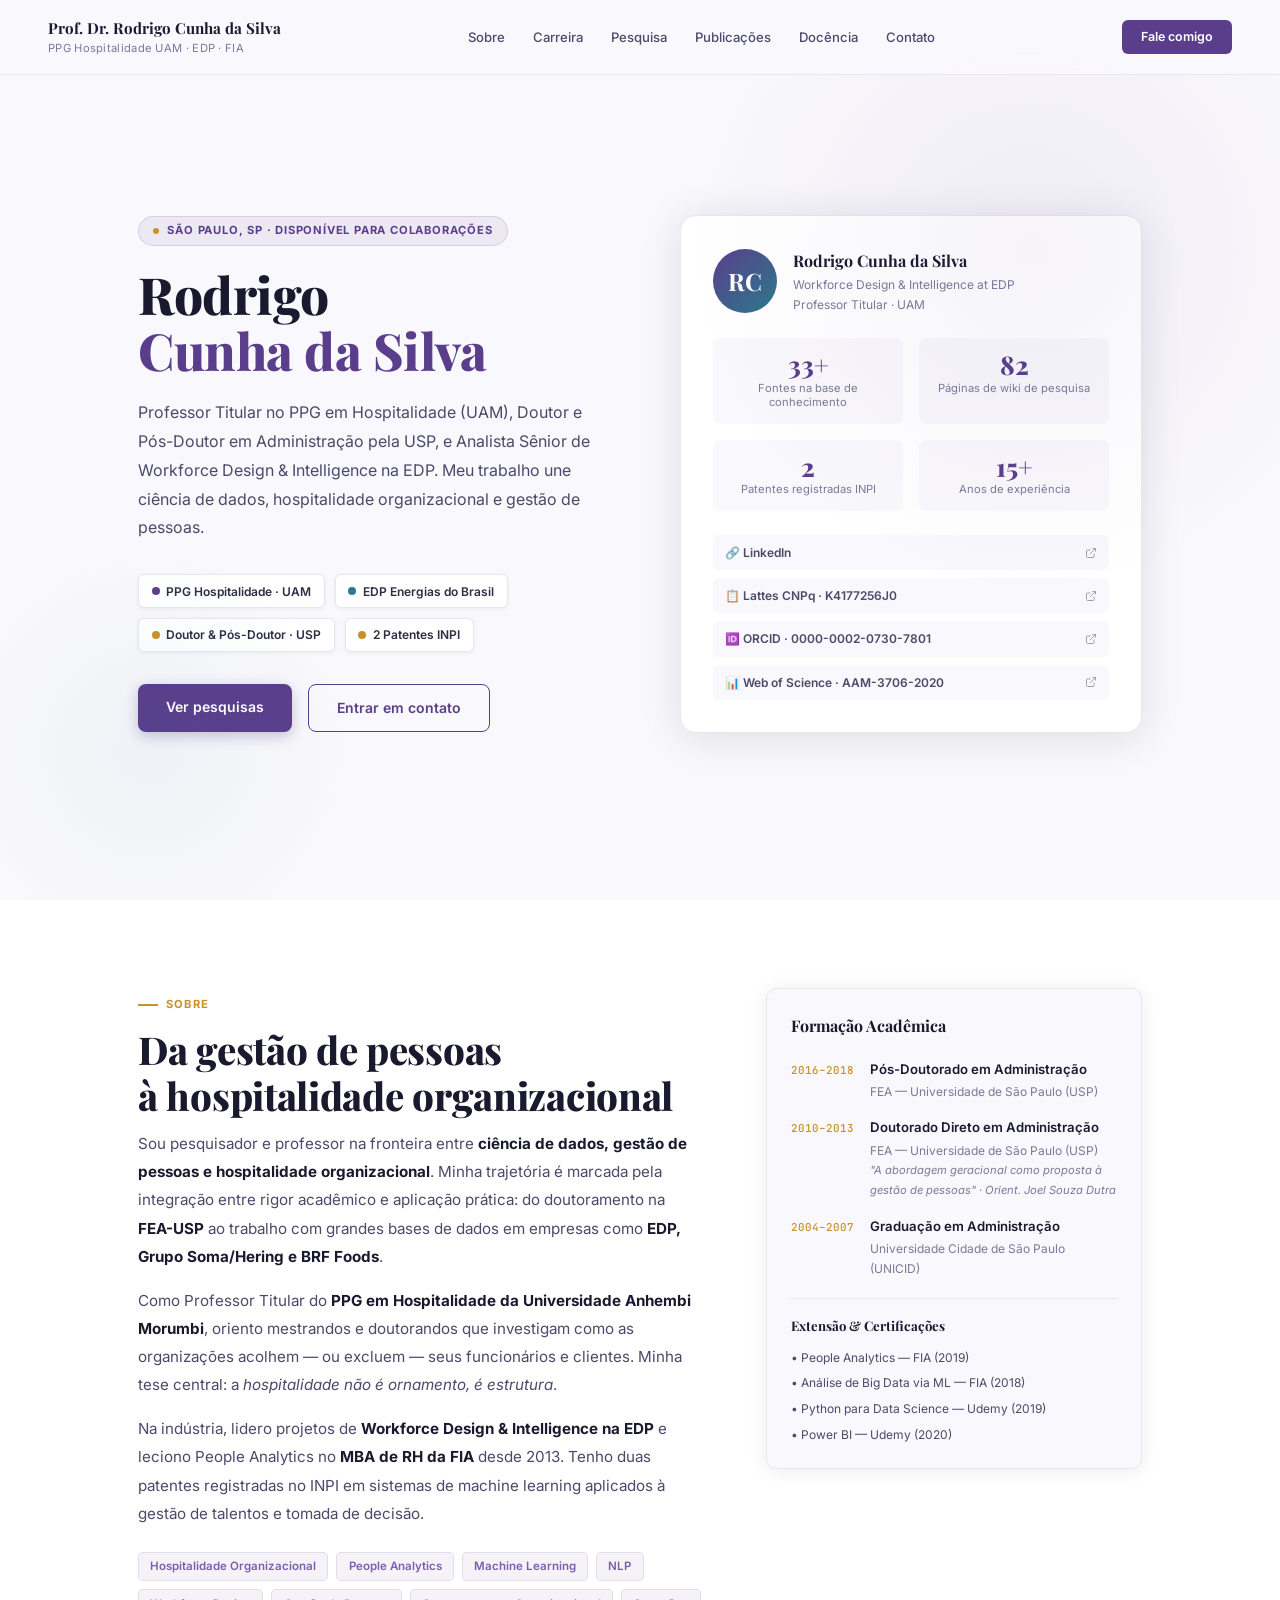
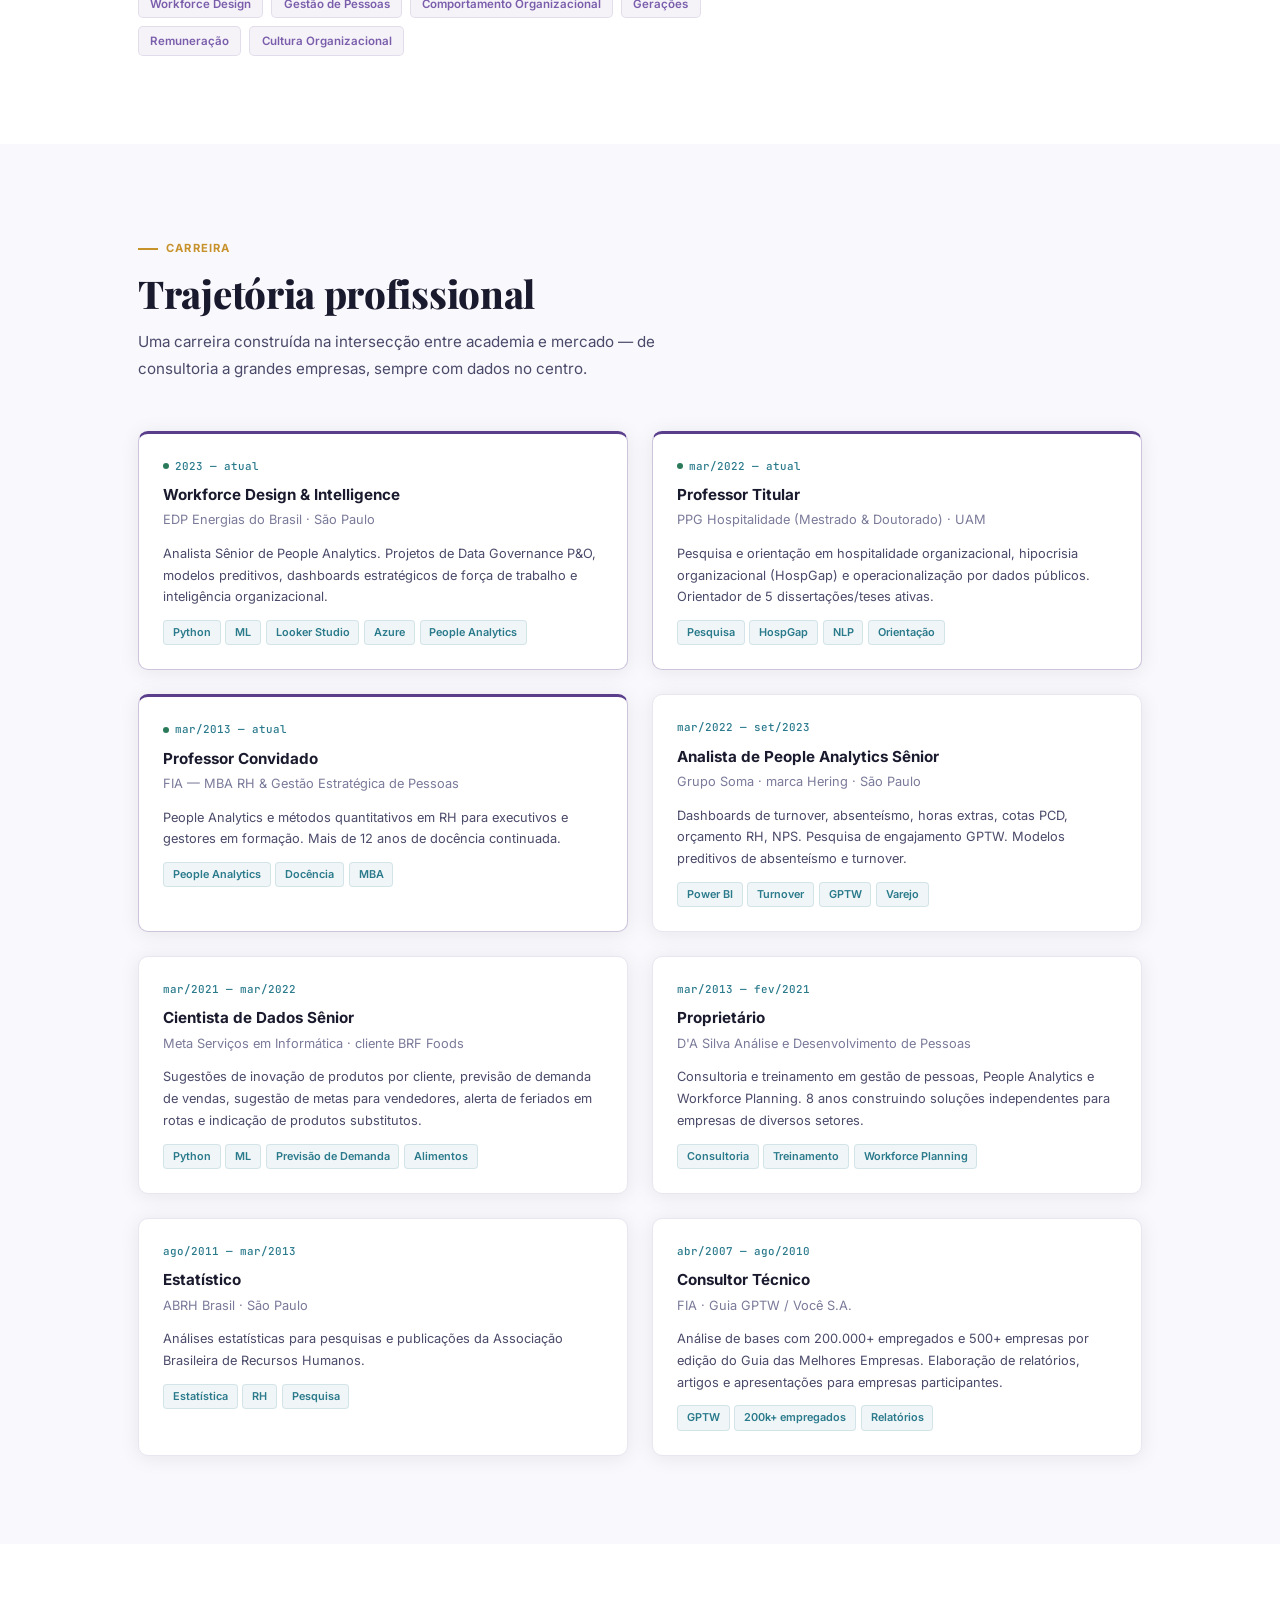
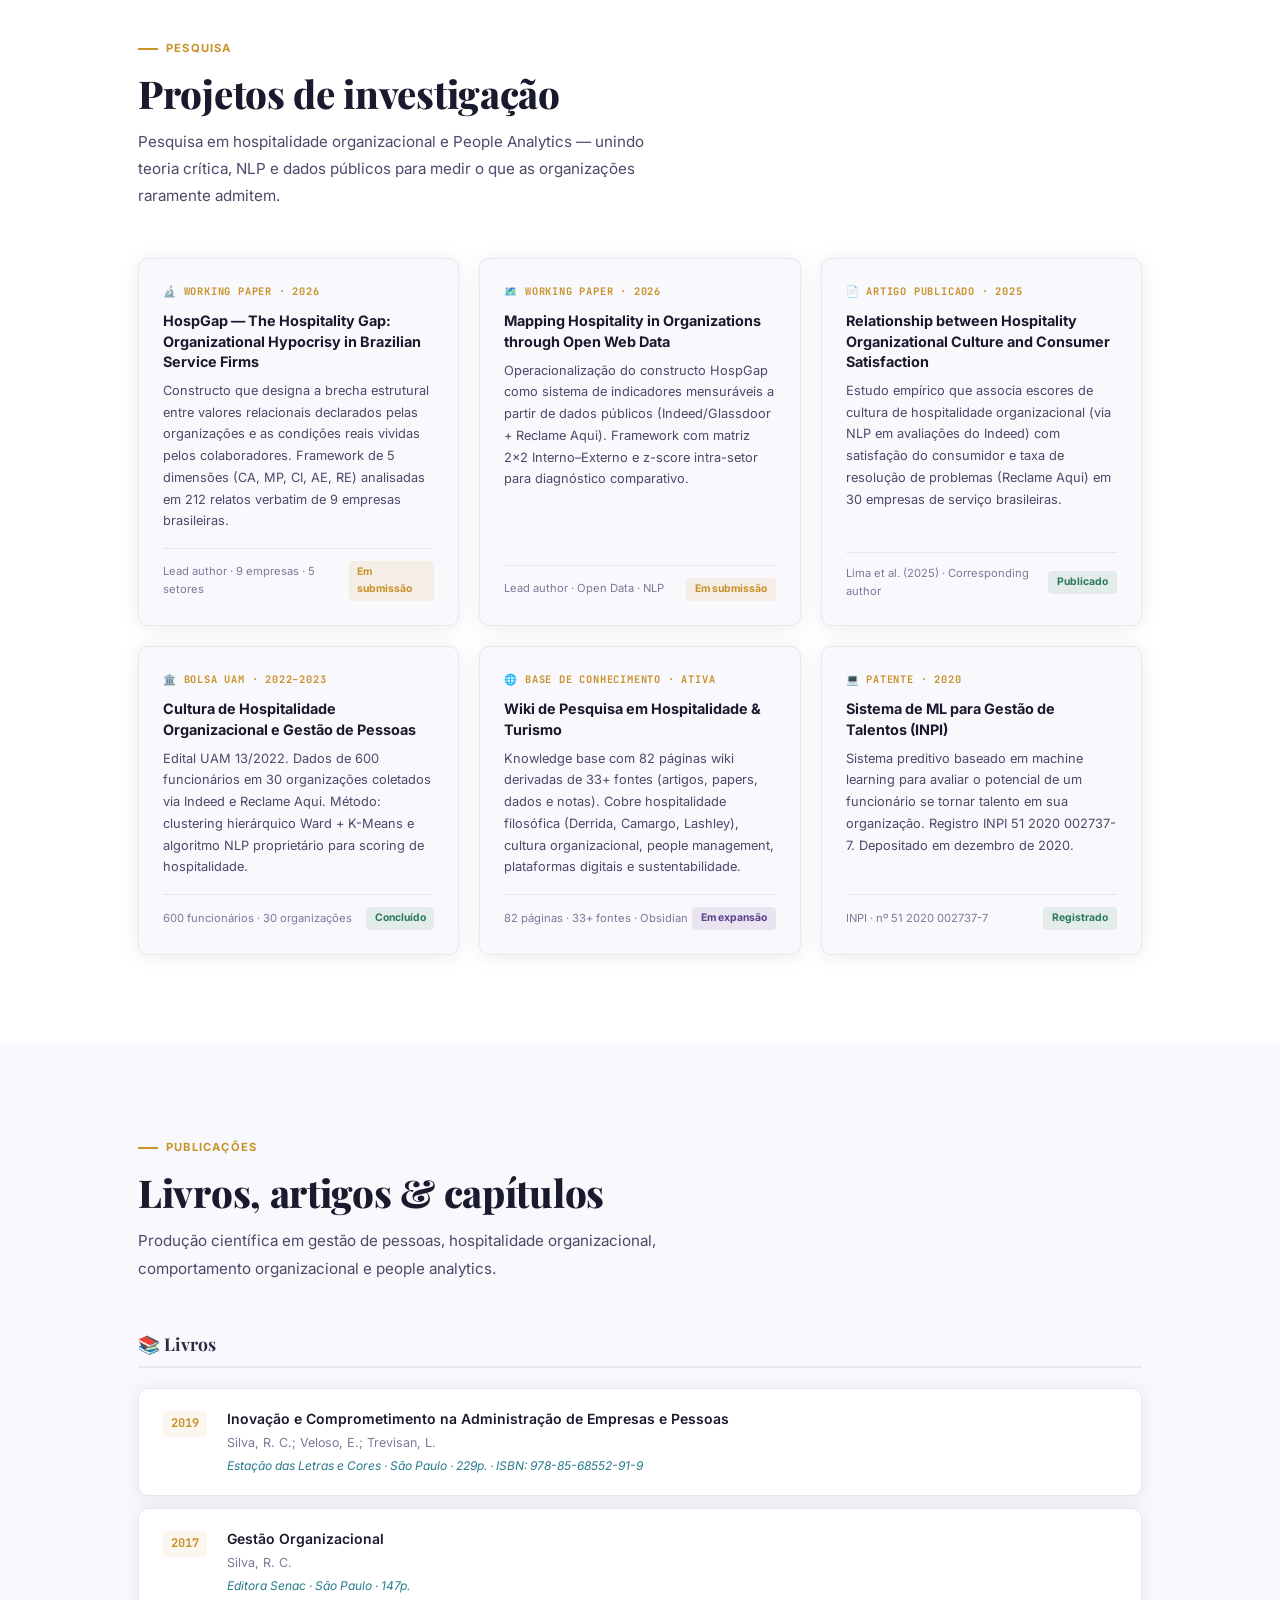
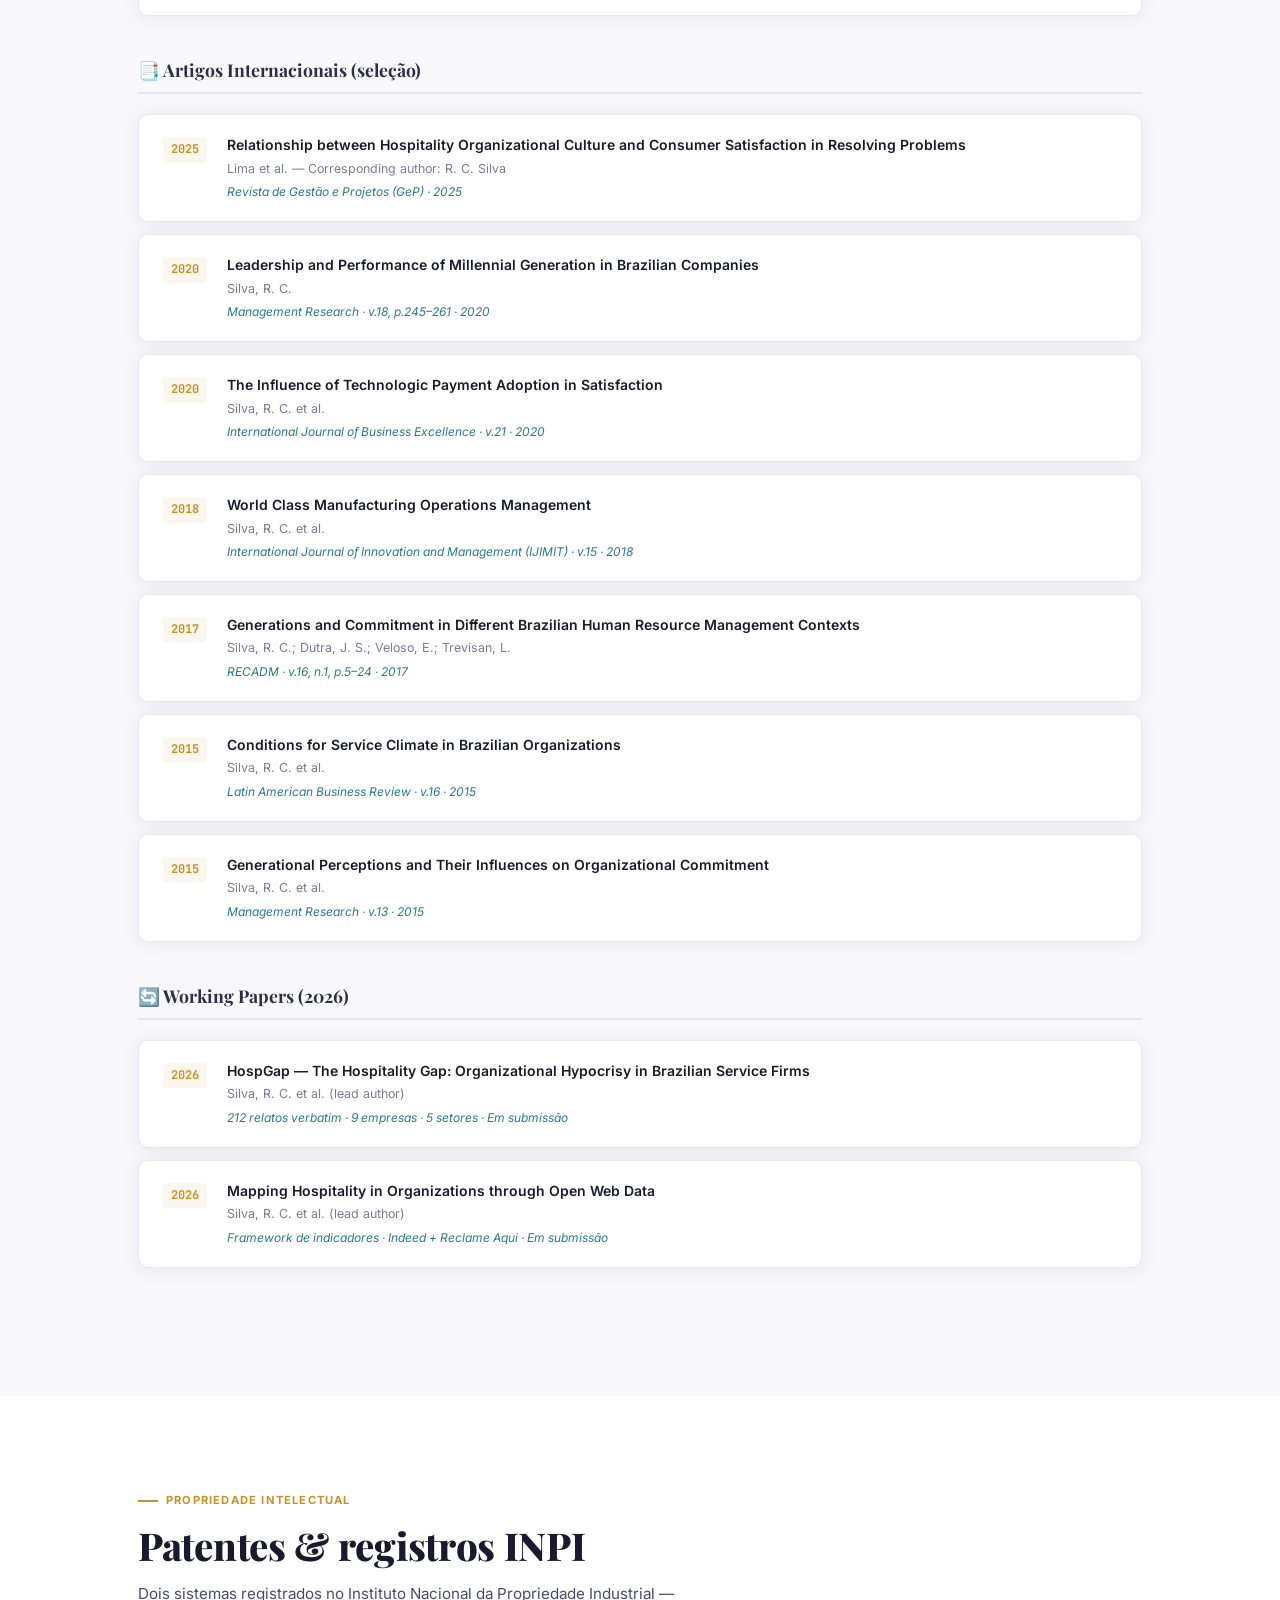
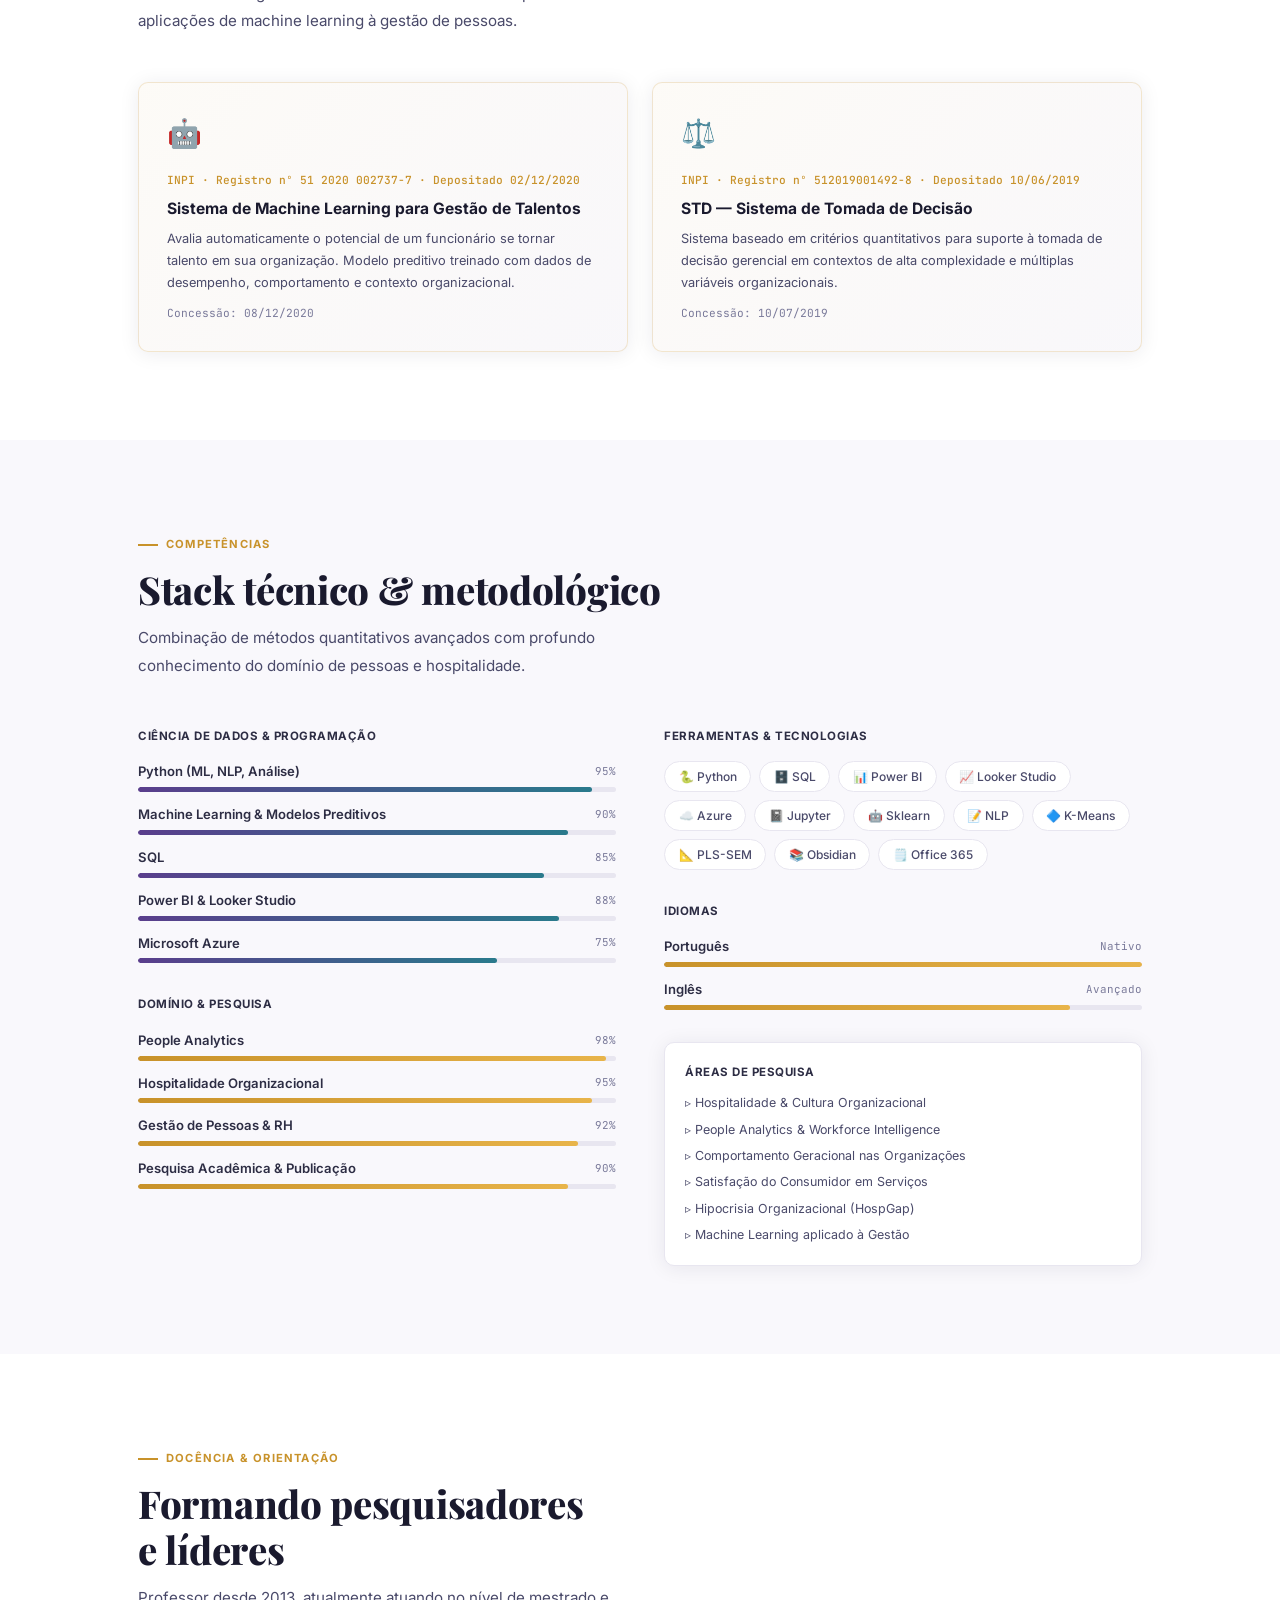
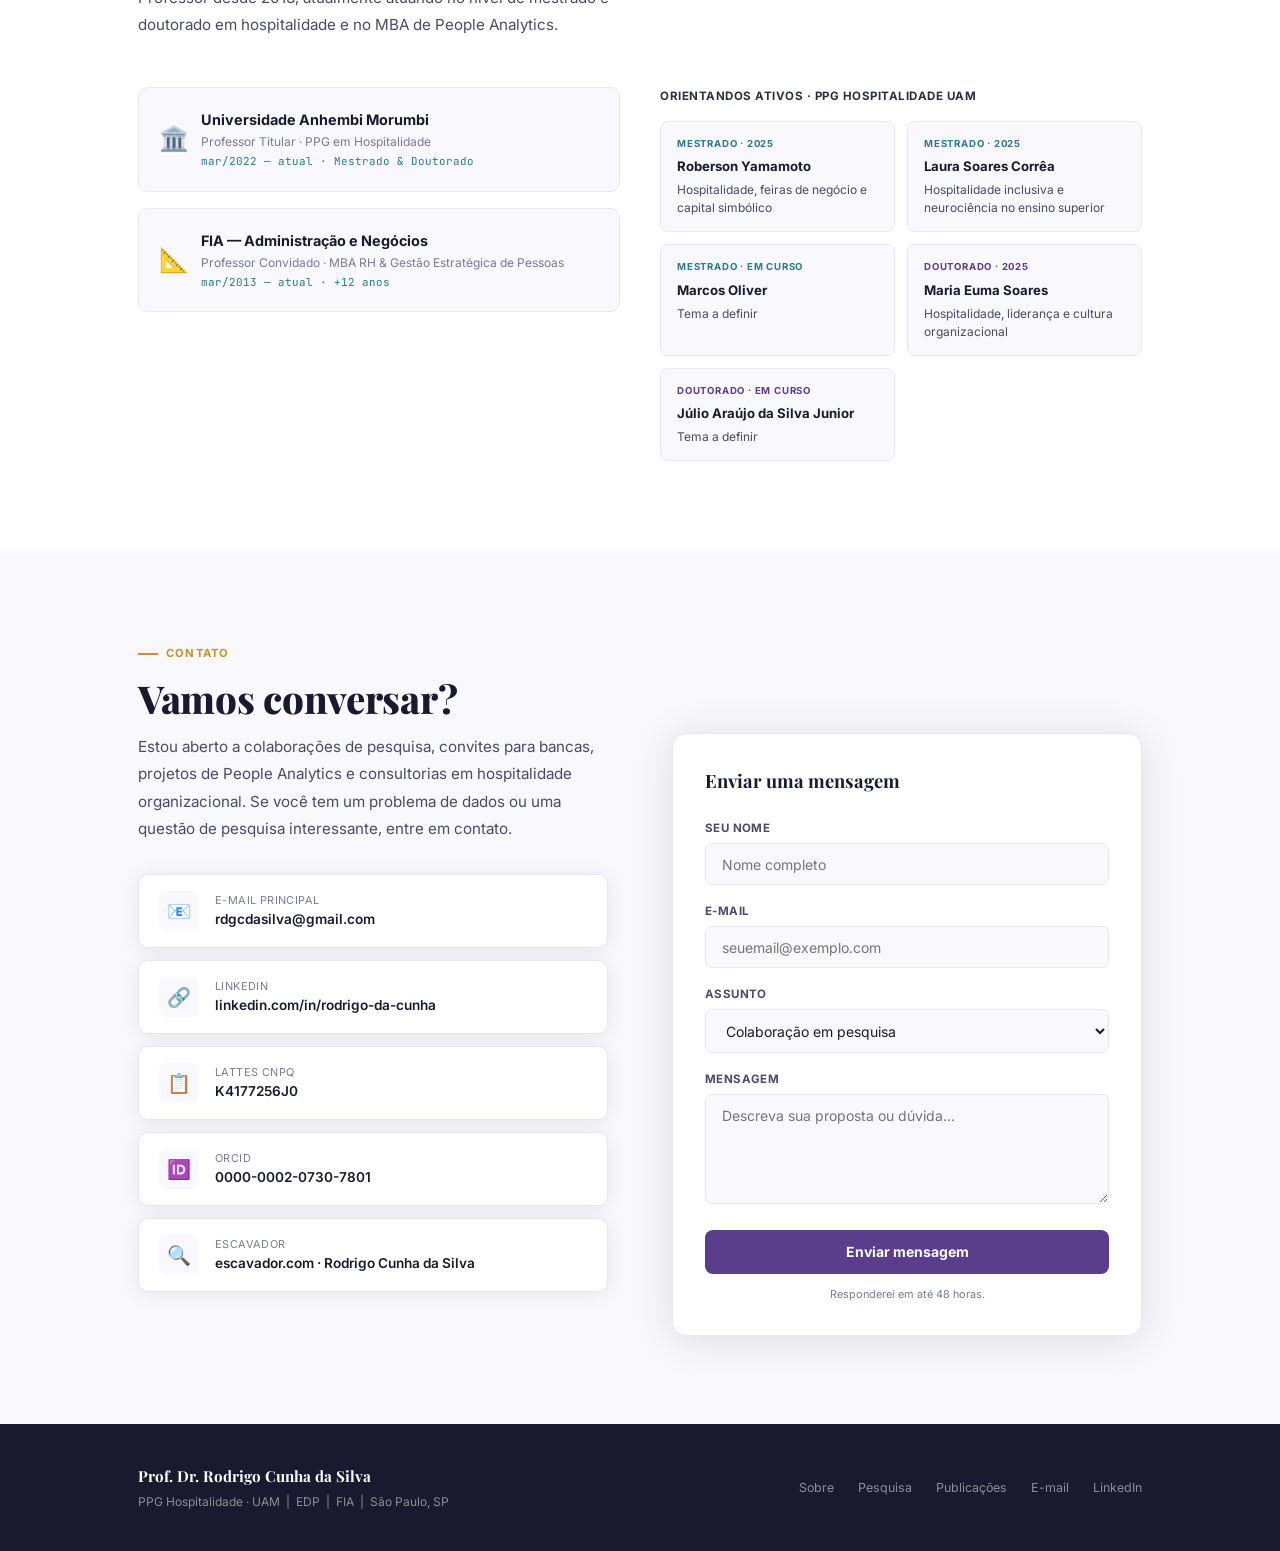
==== index.html @ 23e1832f "Rebuild portfolio from Obsidian vault — real data from Google Drive Complete rewrite using actual co" ====
<!DOCTYPE html>
<html lang="pt-BR">
<head>
  <meta charset="UTF-8" />
  <meta name="viewport" content="width=device-width, initial-scale=1.0" />
  <title>Prof. Dr. Rodrigo Cunha da Silva</title>
  <meta name="description" content="Professor Titular no PPG Hospitalidade (UAM) · Workforce Design & Intelligence na EDP · Doutor e Pós-Doutor em Administração pela USP" />
  <link rel="preconnect" href="https://fonts.googleapis.com" />
  <link href="https://fonts.googleapis.com/css2?family=Playfair+Display:wght@400;600;700;800&family=Inter:wght@300;400;500;600;700&family=JetBrains+Mono:wght@400;500&display=swap" rel="stylesheet" />
  <style>
    *, *::before, *::after { box-sizing: border-box; margin: 0; padding: 0; }

    :root {
      --ink:      #1a1a2e;
      --ink2:     #2d2d44;
      --mid:      #4a4a6a;
      --muted:    #7a7a9a;
      --subtle:   #b0b0c8;
      --dust:     #e8e6f0;
      --bg:       #f9f8fc;
      --white:    #ffffff;
      --gold:     #c8922a;
      --gold2:    #e8b44a;
      --teal:     #2a7a8c;
      --teal2:    #3a9aaf;
      --accent:   #5a3e8c;
      --accent2:  #7a5eac;
      --green:    #2a7a5a;
      --radius:   10px;
      --shadow:   0 2px 20px rgba(26,26,46,.08);
      --shadow2:  0 4px 40px rgba(26,26,46,.12);
    }

    html { scroll-behavior: smooth; }

    body {
      font-family: 'Inter', sans-serif;
      background: var(--bg);
      color: var(--ink);
      line-height: 1.6;
      overflow-x: hidden;
    }

    ::-webkit-scrollbar { width: 5px; }
    ::-webkit-scrollbar-track { background: var(--dust); }
    ::-webkit-scrollbar-thumb { background: var(--subtle); border-radius: 3px; }

    /* ── NAV ── */
    nav {
      position: fixed; top: 0; left: 0; right: 0; z-index: 100;
      display: flex; justify-content: space-between; align-items: center;
      padding: 1rem 3rem;
      background: rgba(249,248,252,.92);
      backdrop-filter: blur(16px);
      border-bottom: 1px solid var(--dust);
    }
    .nav-brand { display: flex; flex-direction: column; }
    .nav-name { font-family: 'Playfair Display', serif; font-weight: 700; font-size: .95rem; color: var(--ink); }
    .nav-role { font-size: .7rem; color: var(--muted); letter-spacing: .3px; }
    .nav-links { display: flex; gap: 1.75rem; list-style: none; }
    .nav-links a { color: var(--mid); text-decoration: none; font-size: .82rem; font-weight: 500; transition: color .2s; }
    .nav-links a:hover { color: var(--accent); }
    .nav-cta {
      background: var(--accent); color: #fff;
      padding: .45rem 1.2rem; border-radius: 6px;
      font-size: .78rem; font-weight: 600; text-decoration: none;
      transition: opacity .2s, transform .2s;
    }
    .nav-cta:hover { opacity: .88; transform: translateY(-1px); }

    /* ── HERO ── */
    #hero {
      min-height: 100vh;
      display: flex; align-items: center;
      padding: 7rem 0 4rem;
      position: relative; overflow: hidden;
    }
    .hero-deco {
      position: absolute; right: -100px; top: -100px;
      width: 700px; height: 700px; border-radius: 50%;
      background: radial-gradient(circle, rgba(90,62,140,.06) 0%, transparent 70%);
      pointer-events: none;
    }
    .hero-deco2 {
      position: absolute; left: -50px; bottom: -50px;
      width: 400px; height: 400px; border-radius: 50%;
      background: radial-gradient(circle, rgba(42,122,140,.05) 0%, transparent 70%);
      pointer-events: none;
    }
    .hero-inner {
      max-width: 1100px; margin: 0 auto; padding: 0 3rem;
      display: grid; grid-template-columns: 1fr 1fr; gap: 5rem; align-items: center;
    }
    .hero-label {
      display: inline-flex; align-items: center; gap: .5rem;
      background: rgba(90,62,140,.08); border: 1px solid rgba(90,62,140,.15);
      border-radius: 99px; padding: .3rem .9rem;
      font-size: .7rem; font-weight: 700; color: var(--accent);
      letter-spacing: .8px; text-transform: uppercase; margin-bottom: 1.25rem;
    }
    .hero-label span { width: 6px; height: 6px; background: var(--gold); border-radius: 50%; animation: blink 2s infinite; }
    @keyframes blink { 0%,100%{opacity:1} 50%{opacity:.2} }
    h1 {
      font-family: 'Playfair Display', serif;
      font-size: clamp(2.2rem, 4vw, 3.6rem);
      font-weight: 800; line-height: 1.1; letter-spacing: -.5px;
      margin-bottom: 1.25rem; color: var(--ink);
    }
    h1 em { font-style: normal; color: var(--accent); }
    .hero-desc {
      font-size: 1rem; color: var(--mid); line-height: 1.8;
      margin-bottom: 2rem; max-width: 480px;
    }
    .hero-badges { display: flex; flex-wrap: wrap; gap: .6rem; margin-bottom: 2rem; }
    .badge {
      display: flex; align-items: center; gap: .4rem;
      background: var(--white); border: 1px solid var(--dust);
      border-radius: 6px; padding: .4rem .8rem;
      font-size: .75rem; font-weight: 600; color: var(--ink2);
      box-shadow: 0 1px 4px rgba(26,26,46,.06);
    }
    .badge .dot { width: 8px; height: 8px; border-radius: 50%; }
    .dot-gold { background: var(--gold); }
    .dot-teal { background: var(--teal); }
    .dot-accent { background: var(--accent); }
    .hero-ctas { display: flex; gap: 1rem; flex-wrap: wrap; }
    .btn-main {
      background: var(--accent); color: #fff;
      padding: .75rem 1.75rem; border-radius: 8px; font-weight: 600;
      text-decoration: none; font-size: .875rem;
      transition: transform .2s, box-shadow .2s;
      box-shadow: 0 4px 14px rgba(90,62,140,.3);
    }
    .btn-main:hover { transform: translateY(-2px); box-shadow: 0 6px 20px rgba(90,62,140,.4); }
    .btn-outline {
      background: transparent; color: var(--accent);
      padding: .75rem 1.75rem; border-radius: 8px; font-weight: 600;
      text-decoration: none; font-size: .875rem; border: 1.5px solid var(--accent);
      transition: background .2s, color .2s;
    }
    .btn-outline:hover { background: var(--accent); color: #fff; }

    /* HERO CARD */
    .hero-card {
      background: var(--white); border: 1px solid var(--dust);
      border-radius: 16px; padding: 2rem;
      box-shadow: var(--shadow2);
    }
    .card-header { display: flex; align-items: center; gap: 1rem; margin-bottom: 1.5rem; }
    .avatar {
      width: 64px; height: 64px; border-radius: 50%;
      background: linear-gradient(135deg, var(--accent), var(--teal));
      display: flex; align-items: center; justify-content: center;
      font-family: 'Playfair Display', serif; font-size: 1.5rem; font-weight: 700;
      color: #fff; flex-shrink: 0;
    }
    .card-name { font-family: 'Playfair Display', serif; font-weight: 700; font-size: 1rem; }
    .card-title { font-size: .75rem; color: var(--muted); margin-top: .1rem; }
    .card-stats { display: grid; grid-template-columns: 1fr 1fr; gap: 1rem; margin-bottom: 1.5rem; }
    .stat-box { background: var(--bg); border-radius: 8px; padding: .875rem; text-align: center; }
    .stat-n { font-family: 'Playfair Display', serif; font-size: 1.6rem; font-weight: 800; color: var(--accent); line-height: 1; }
    .stat-l { font-size: .7rem; color: var(--muted); margin-top: .2rem; line-height: 1.3; }
    .card-links { display: flex; flex-direction: column; gap: .5rem; }
    .card-link {
      display: flex; align-items: center; justify-content: space-between;
      background: var(--bg); border-radius: 6px; padding: .5rem .75rem;
      text-decoration: none; font-size: .75rem; font-weight: 600; color: var(--mid);
      transition: background .2s, color .2s;
    }
    .card-link:hover { background: var(--dust); color: var(--accent); }
    .card-link svg { opacity: .5; }

    /* ── SECTIONS ── */
    section { padding: 5.5rem 0; }
    .inner { max-width: 1100px; margin: 0 auto; padding: 0 3rem; }
    .section-eyebrow {
      display: inline-flex; align-items: center; gap: .5rem;
      font-size: .7rem; font-weight: 700; text-transform: uppercase;
      letter-spacing: 1.2px; color: var(--gold); margin-bottom: .75rem;
    }
    .section-eyebrow::before { content: ''; display: block; width: 20px; height: 2px; background: var(--gold); }
    h2 {
      font-family: 'Playfair Display', serif;
      font-size: clamp(1.8rem, 3vw, 2.6rem); font-weight: 800;
      letter-spacing: -.3px; margin-bottom: .75rem; line-height: 1.2;
    }
    .section-lead { color: var(--mid); font-size: .95rem; max-width: 540px; margin-bottom: 3rem; line-height: 1.8; }

    /* ── ABOUT ── */
    #about { background: var(--white); }
    .about-grid { display: grid; grid-template-columns: 3fr 2fr; gap: 4rem; align-items: start; }
    .about-body p { color: var(--mid); margin-bottom: 1rem; line-height: 1.85; font-size: .95rem; }
    .about-body p strong { color: var(--ink); }
    .about-tags { display: flex; flex-wrap: wrap; gap: .5rem; margin-top: 1.5rem; }
    .tag {
      background: rgba(90,62,140,.06); border: 1px solid rgba(90,62,140,.12);
      color: var(--accent2); padding: .28rem .7rem; border-radius: 5px;
      font-size: .72rem; font-weight: 600;
    }
    .edu-card {
      background: var(--bg); border: 1px solid var(--dust);
      border-radius: var(--radius); padding: 1.5rem; box-shadow: var(--shadow);
    }
    .edu-title { font-family: 'Playfair Display', serif; font-weight: 700; font-size: 1rem; margin-bottom: 1.25rem; }
    .edu-item { display: flex; gap: 1rem; margin-bottom: 1rem; }
    .edu-item:last-child { margin-bottom: 0; }
    .edu-year {
      font-family: 'JetBrains Mono', monospace; font-size: .68rem;
      color: var(--gold); font-weight: 500; white-space: nowrap; padding-top: 3px;
    }
    .edu-info-title { font-weight: 600; font-size: .825rem; margin-bottom: .15rem; }
    .edu-info-inst { font-size: .75rem; color: var(--muted); }

    /* ── CAREER ── */
    #career { background: var(--bg); }
    .career-grid { display: grid; grid-template-columns: 1fr 1fr; gap: 1.5rem; }
    .career-card {
      background: var(--white); border: 1px solid var(--dust);
      border-radius: var(--radius); padding: 1.5rem;
      box-shadow: var(--shadow); transition: border-color .2s, transform .2s;
    }
    .career-card:hover { border-color: rgba(90,62,140,.25); transform: translateY(-2px); }
    .career-card.current { border-color: rgba(90,62,140,.3); border-top: 3px solid var(--accent); }
    .career-period {
      font-family: 'JetBrains Mono', monospace; font-size: .68rem;
      color: var(--teal); font-weight: 500; margin-bottom: .5rem; display: flex; align-items: center; gap: .4rem;
    }
    .current-dot { width: 6px; height: 6px; background: var(--green); border-radius: 50%; animation: blink 1.5s infinite; }
    .career-role { font-weight: 700; font-size: .95rem; margin-bottom: .2rem; }
    .career-org { font-size: .8rem; color: var(--muted); margin-bottom: .75rem; }
    .career-desc { font-size: .8rem; color: var(--mid); line-height: 1.7; margin-bottom: .75rem; }
    .career-chips { display: flex; flex-wrap: wrap; gap: .3rem; }
    .chip {
      background: rgba(42,122,140,.07); border: 1px solid rgba(42,122,140,.15);
      color: var(--teal); padding: .18rem .55rem; border-radius: 4px;
      font-size: .68rem; font-weight: 600;
    }

    /* ── RESEARCH ── */
    #research { background: var(--white); }
    .research-grid { display: grid; grid-template-columns: 1fr 1fr 1fr; gap: 1.25rem; }
    .research-card {
      background: var(--bg); border: 1px solid var(--dust);
      border-radius: var(--radius); padding: 1.5rem;
      box-shadow: var(--shadow); transition: border-color .2s, transform .2s;
      display: flex; flex-direction: column;
    }
    .research-card:hover { border-color: rgba(200,146,42,.3); transform: translateY(-2px); }
    .research-type {
      font-size: .65rem; font-weight: 700; text-transform: uppercase;
      letter-spacing: .8px; color: var(--gold); margin-bottom: .75rem;
      font-family: 'JetBrains Mono', monospace;
    }
    .research-title { font-weight: 700; font-size: .9rem; line-height: 1.4; margin-bottom: .5rem; }
    .research-desc { font-size: .8rem; color: var(--mid); line-height: 1.7; flex: 1; }
    .research-meta { margin-top: 1rem; padding-top: .75rem; border-top: 1px solid var(--dust); font-size: .7rem; color: var(--muted); display: flex; justify-content: space-between; align-items: center; }
    .research-status {
      display: inline-flex; align-items: center; gap: .3rem;
      font-size: .65rem; font-weight: 700; padding: .2rem .55rem; border-radius: 4px;
    }
    .status-pub { background: rgba(42,122,90,.1); color: var(--green); }
    .status-prog { background: rgba(90,62,140,.1); color: var(--accent); }
    .status-sub { background: rgba(200,146,42,.1); color: var(--gold); }

    /* ── PUBLICATIONS ── */
    #publications { background: var(--bg); }
    .pub-section { margin-bottom: 2.5rem; }
    .pub-section-title {
      font-family: 'Playfair Display', serif; font-weight: 700; font-size: 1.1rem;
      margin-bottom: 1.25rem; padding-bottom: .5rem; border-bottom: 2px solid var(--dust);
      display: flex; align-items: center; gap: .6rem; color: var(--ink2);
    }
    .pub-item {
      background: var(--white); border: 1px solid var(--dust);
      border-radius: var(--radius); padding: 1.25rem 1.5rem; margin-bottom: .75rem;
      box-shadow: var(--shadow); transition: border-color .2s;
      display: flex; gap: 1.25rem; align-items: flex-start;
    }
    .pub-item:hover { border-color: rgba(200,146,42,.3); }
    .pub-year {
      font-family: 'JetBrains Mono', monospace; font-size: .75rem;
      color: var(--gold); font-weight: 700; white-space: nowrap;
      background: rgba(200,146,42,.08); padding: .2rem .5rem; border-radius: 4px;
      height: fit-content; margin-top: 2px;
    }
    .pub-content { flex: 1; }
    .pub-title { font-weight: 600; font-size: .875rem; margin-bottom: .25rem; color: var(--ink); line-height: 1.4; }
    .pub-authors { font-size: .78rem; color: var(--muted); margin-bottom: .2rem; }
    .pub-journal { font-size: .75rem; color: var(--teal); font-style: italic; }

    /* ── PATENTS ── */
    #patents { background: var(--white); }
    .patents-grid { display: grid; grid-template-columns: 1fr 1fr; gap: 1.5rem; }
    .patent-card {
      background: linear-gradient(135deg, rgba(200,146,42,.04), rgba(90,62,140,.04));
      border: 1px solid rgba(200,146,42,.2);
      border-radius: var(--radius); padding: 1.75rem;
      box-shadow: var(--shadow);
    }
    .patent-icon { font-size: 1.75rem; margin-bottom: 1rem; }
    .patent-num {
      font-family: 'JetBrains Mono', monospace; font-size: .7rem;
      color: var(--gold); font-weight: 500; margin-bottom: .5rem;
    }
    .patent-title { font-weight: 700; font-size: .975rem; margin-bottom: .5rem; line-height: 1.4; }
    .patent-desc { font-size: .8rem; color: var(--mid); line-height: 1.7; }
    .patent-date { font-size: .7rem; color: var(--muted); margin-top: .75rem; font-family: 'JetBrains Mono', monospace; }

    /* ── SKILLS ── */
    #skills { background: var(--bg); }
    .skills-layout { display: grid; grid-template-columns: 1fr 1fr; gap: 3rem; }
    .skill-group-title { font-weight: 700; font-size: .825rem; margin-bottom: 1rem; color: var(--ink2); text-transform: uppercase; letter-spacing: .5px; font-size: .72rem; }
    .skill-list { display: flex; flex-direction: column; gap: .75rem; }
    .skill-row { display: flex; flex-direction: column; gap: .3rem; }
    .skill-meta { display: flex; justify-content: space-between; align-items: center; }
    .skill-name { font-size: .82rem; font-weight: 600; color: var(--ink2); }
    .skill-pct { font-size: .68rem; font-family: 'JetBrains Mono', monospace; color: var(--muted); }
    .skill-bar { height: 5px; background: var(--dust); border-radius: 3px; overflow: hidden; }
    .skill-fill { height: 100%; border-radius: 3px; transition: width 1.2s ease; }
    .fill-accent { background: linear-gradient(90deg, var(--accent), var(--teal)); }
    .fill-gold { background: linear-gradient(90deg, var(--gold), var(--gold2)); }
    .tools-grid { display: flex; flex-wrap: wrap; gap: .5rem; }
    .tool-pill {
      background: var(--white); border: 1px solid var(--dust);
      border-radius: 99px; padding: .3rem .85rem;
      font-size: .75rem; font-weight: 500; color: var(--mid);
      display: flex; align-items: center; gap: .35rem;
    }

    /* ── TEACHING ── */
    #teaching { background: var(--white); }
    .teaching-grid { display: grid; grid-template-columns: 1fr 1fr; gap: 2.5rem; }
    .teaching-block { margin-bottom: 2rem; }
    .teaching-inst {
      display: flex; align-items: center; gap: .75rem;
      background: var(--bg); border: 1px solid var(--dust);
      border-radius: var(--radius); padding: 1.25rem; margin-bottom: 1rem;
    }
    .inst-icon { font-size: 1.5rem; }
    .inst-name { font-weight: 700; font-size: .9rem; }
    .inst-role { font-size: .75rem; color: var(--muted); margin-top: .1rem; }
    .inst-period { font-family: 'JetBrains Mono', monospace; font-size: .68rem; color: var(--teal); margin-top: .1rem; }
    .orientandos-grid { display: grid; grid-template-columns: 1fr 1fr; gap: .75rem; }
    .orientando-card {
      background: var(--bg); border: 1px solid var(--dust);
      border-radius: 8px; padding: .875rem 1rem;
    }
    .orientando-level {
      font-size: .6rem; text-transform: uppercase; letter-spacing: .8px;
      font-weight: 700; margin-bottom: .3rem;
    }
    .level-m { color: var(--teal); }
    .level-d { color: var(--accent); }
    .orientando-name { font-weight: 700; font-size: .825rem; margin-bottom: .25rem; }
    .orientando-tema { font-size: .75rem; color: var(--mid); line-height: 1.5; }

    /* ── CONTACT ── */
    #contact { background: var(--bg); }
    .contact-layout { display: grid; grid-template-columns: 1fr 1fr; gap: 4rem; align-items: start; }
    .contact-desc { color: var(--mid); font-size: .95rem; line-height: 1.8; margin-bottom: 2rem; }
    .contact-links { display: flex; flex-direction: column; gap: .75rem; }
    .contact-link {
      display: flex; align-items: center; gap: 1rem;
      background: var(--white); border: 1px solid var(--dust);
      border-radius: var(--radius); padding: 1rem 1.25rem;
      text-decoration: none; color: var(--ink);
      box-shadow: var(--shadow); transition: border-color .2s, transform .2s;
    }
    .contact-link:hover { border-color: rgba(90,62,140,.3); transform: translateX(4px); }
    .cl-icon { font-size: 1.2rem; width: 40px; height: 40px; border-radius: 8px; background: var(--bg); display: flex; align-items: center; justify-content: center; flex-shrink: 0; }
    .cl-label { font-size: .68rem; color: var(--muted); text-transform: uppercase; letter-spacing: .4px; }
    .cl-val { font-weight: 600; font-size: .85rem; }
    .contact-form {
      background: var(--white); border: 1px solid var(--dust);
      border-radius: 14px; padding: 2rem; box-shadow: var(--shadow2);
    }
    .form-title { font-family: 'Playfair Display', serif; font-weight: 700; margin-bottom: 1.5rem; font-size: 1.15rem; }
    .form-row { margin-bottom: 1.1rem; }
    label { display: block; font-size: .72rem; font-weight: 700; color: var(--mid); margin-bottom: .35rem; text-transform: uppercase; letter-spacing: .4px; }
    input, textarea, select {
      width: 100%; background: var(--bg); border: 1.5px solid var(--dust);
      border-radius: 7px; padding: .7rem 1rem; color: var(--ink);
      font-family: 'Inter', sans-serif; font-size: .875rem;
      transition: border-color .2s; outline: none;
    }
    input:focus, textarea:focus { border-color: var(--accent); }
    textarea { resize: vertical; min-height: 110px; }
    .form-btn {
      width: 100%; background: var(--accent); color: #fff;
      border: none; border-radius: 8px; padding: .85rem;
      font-weight: 700; font-size: .875rem; cursor: pointer;
      transition: opacity .2s, transform .2s;
      font-family: 'Inter', sans-serif;
    }
    .form-btn:hover { opacity: .88; transform: translateY(-1px); }
    .form-note { font-size: .68rem; color: var(--muted); text-align: center; margin-top: .75rem; }

    /* ── FOOTER ── */
    footer {
      background: var(--ink); color: rgba(255,255,255,.5);
      padding: 2.5rem 0;
    }
    .footer-inner {
      max-width: 1100px; margin: 0 auto; padding: 0 3rem;
      display: flex; justify-content: space-between; align-items: center; flex-wrap: wrap; gap: 1rem;
    }
    .footer-name { font-family: 'Playfair Display', serif; color: #fff; font-weight: 700; font-size: .95rem; margin-bottom: .2rem; }
    .footer-sub { font-size: .75rem; }
    .footer-links { display: flex; gap: 1.5rem; }
    .footer-links a { color: rgba(255,255,255,.5); text-decoration: none; font-size: .78rem; transition: color .2s; }
    .footer-links a:hover { color: var(--gold2); }

    /* ── DIVIDER ── */
    .divider { height: 1px; background: var(--dust); max-width: 1100px; margin: 0 auto; }

    /* RESPONSIVE */
    @media (max-width: 900px) {
      nav { padding: 1rem 1.5rem; }
      .nav-links { display: none; }
      .hero-inner { grid-template-columns: 1fr; gap: 2.5rem; }
      .inner { padding: 0 1.5rem; }
      .about-grid, .career-grid, .research-grid, .contact-layout, .teaching-grid, .patents-grid, .skills-layout { grid-template-columns: 1fr; }
      .orientandos-grid { grid-template-columns: 1fr; }
    }

    /* FADE IN */
    .fade { opacity: 0; transform: translateY(18px); transition: opacity .65s ease, transform .65s ease; }
    .fade.in { opacity: 1; transform: none; }
  </style>
</head>
<body>

<!-- NAV -->
<nav>
  <div class="nav-brand">
    <span class="nav-name">Prof. Dr. Rodrigo Cunha da Silva</span>
    <span class="nav-role">PPG Hospitalidade UAM · EDP · FIA</span>
  </div>
  <ul class="nav-links">
    <li><a href="#about">Sobre</a></li>
    <li><a href="#career">Carreira</a></li>
    <li><a href="#research">Pesquisa</a></li>
    <li><a href="#publications">Publicações</a></li>
    <li><a href="#teaching">Docência</a></li>
    <li><a href="#contact">Contato</a></li>
  </ul>
  <a href="mailto:rdgcdasilva@gmail.com" class="nav-cta">Fale comigo</a>
</nav>

<!-- HERO -->
<section id="hero">
  <div class="hero-deco"></div>
  <div class="hero-deco2"></div>
  <div class="hero-inner">
    <div class="fade">
      <div class="hero-label"><span></span>São Paulo, SP · Disponível para colaborações</div>
      <h1>Rodrigo<br/><em>Cunha da Silva</em></h1>
      <p class="hero-desc">
        Professor Titular no PPG em Hospitalidade (UAM), Doutor e Pós-Doutor em Administração pela USP, e Analista Sênior de Workforce Design &amp; Intelligence na EDP. Meu trabalho une ciência de dados, hospitalidade organizacional e gestão de pessoas.
      </p>
      <div class="hero-badges">
        <span class="badge"><span class="dot dot-accent"></span>PPG Hospitalidade · UAM</span>
        <span class="badge"><span class="dot dot-teal"></span>EDP Energias do Brasil</span>
        <span class="badge"><span class="dot dot-gold"></span>Doutor &amp; Pós-Doutor · USP</span>
        <span class="badge"><span class="dot dot-gold"></span>2 Patentes INPI</span>
      </div>
      <div class="hero-ctas">
        <a href="#research" class="btn-main">Ver pesquisas</a>
        <a href="#contact" class="btn-outline">Entrar em contato</a>
      </div>
    </div>
    <div class="fade">
      <div class="hero-card">
        <div class="card-header">
          <div class="avatar">RC</div>
          <div>
            <div class="card-name">Rodrigo Cunha da Silva</div>
            <div class="card-title">Workforce Design &amp; Intelligence at EDP<br/>Professor Titular · UAM</div>
          </div>
        </div>
        <div class="card-stats">
          <div class="stat-box"><div class="stat-n">33+</div><div class="stat-l">Fontes na base de conhecimento</div></div>
          <div class="stat-box"><div class="stat-n">82</div><div class="stat-l">Páginas de wiki de pesquisa</div></div>
          <div class="stat-box"><div class="stat-n">2</div><div class="stat-l">Patentes registradas INPI</div></div>
          <div class="stat-box"><div class="stat-n">15+</div><div class="stat-l">Anos de experiência</div></div>
        </div>
        <div class="card-links">
          <a href="https://www.linkedin.com/in/rodrigo-da-cunha-a5604035b/" target="_blank" rel="noopener" class="card-link">
            <span>🔗 LinkedIn</span>
            <svg width="12" height="12" viewBox="0 0 24 24" fill="none" stroke="currentColor" stroke-width="2"><path d="M18 13v6a2 2 0 01-2 2H5a2 2 0 01-2-2V8a2 2 0 012-2h6"/><polyline points="15 3 21 3 21 9"/><line x1="10" y1="14" x2="21" y2="3"/></svg>
          </a>
          <a href="https://buscatextual.cnpq.br/buscatextual/visualizacv.do?id=K4177256J0" target="_blank" rel="noopener" class="card-link">
            <span>📋 Lattes CNPq · K4177256J0</span>
            <svg width="12" height="12" viewBox="0 0 24 24" fill="none" stroke="currentColor" stroke-width="2"><path d="M18 13v6a2 2 0 01-2 2H5a2 2 0 01-2-2V8a2 2 0 012-2h6"/><polyline points="15 3 21 3 21 9"/><line x1="10" y1="14" x2="21" y2="3"/></svg>
          </a>
          <a href="https://orcid.org/0000-0002-0730-7801" target="_blank" rel="noopener" class="card-link">
            <span>🆔 ORCID · 0000-0002-0730-7801</span>
            <svg width="12" height="12" viewBox="0 0 24 24" fill="none" stroke="currentColor" stroke-width="2"><path d="M18 13v6a2 2 0 01-2 2H5a2 2 0 01-2-2V8a2 2 0 012-2h6"/><polyline points="15 3 21 3 21 9"/><line x1="10" y1="14" x2="21" y2="3"/></svg>
          </a>
          <a href="https://www.webofscience.com/wos/author/record/AAM-3706-2020" target="_blank" rel="noopener" class="card-link">
            <span>📊 Web of Science · AAM-3706-2020</span>
            <svg width="12" height="12" viewBox="0 0 24 24" fill="none" stroke="currentColor" stroke-width="2"><path d="M18 13v6a2 2 0 01-2 2H5a2 2 0 01-2-2V8a2 2 0 012-2h6"/><polyline points="15 3 21 3 21 9"/><line x1="10" y1="14" x2="21" y2="3"/></svg>
          </a>
        </div>
      </div>
    </div>
  </div>
</section>

<!-- ABOUT -->
<section id="about">
  <div class="inner">
    <div class="about-grid fade">
      <div class="about-body">
        <span class="section-eyebrow">Sobre</span>
        <h2>Da gestão de pessoas<br/>à hospitalidade organizacional</h2>
        <p>
          Sou pesquisador e professor na fronteira entre <strong>ciência de dados, gestão de pessoas e hospitalidade organizacional</strong>. Minha trajetória é marcada pela integração entre rigor acadêmico e aplicação prática: do doutoramento na <strong>FEA-USP</strong> ao trabalho com grandes bases de dados em empresas como <strong>EDP, Grupo Soma/Hering e BRF Foods</strong>.
        </p>
        <p>
          Como Professor Titular do <strong>PPG em Hospitalidade da Universidade Anhembi Morumbi</strong>, oriento mestrandos e doutorandos que investigam como as organizações acolhem — ou excluem — seus funcionários e clientes. Minha tese central: a <em>hospitalidade não é ornamento, é estrutura</em>.
        </p>
        <p>
          Na indústria, lidero projetos de <strong>Workforce Design &amp; Intelligence na EDP</strong> e leciono People Analytics no <strong>MBA de RH da FIA</strong> desde 2013. Tenho duas patentes registradas no INPI em sistemas de machine learning aplicados à gestão de talentos e tomada de decisão.
        </p>
        <div class="about-tags">
          <span class="tag">Hospitalidade Organizacional</span>
          <span class="tag">People Analytics</span>
          <span class="tag">Machine Learning</span>
          <span class="tag">NLP</span>
          <span class="tag">Workforce Design</span>
          <span class="tag">Gestão de Pessoas</span>
          <span class="tag">Comportamento Organizacional</span>
          <span class="tag">Gerações</span>
          <span class="tag">Remuneração</span>
          <span class="tag">Cultura Organizacional</span>
        </div>
      </div>
      <div>
        <div class="edu-card fade">
          <div class="edu-title">Formação Acadêmica</div>
          <div class="edu-item">
            <div class="edu-year">2016–2018</div>
            <div>
              <div class="edu-info-title">Pós-Doutorado em Administração</div>
              <div class="edu-info-inst">FEA — Universidade de São Paulo (USP)</div>
            </div>
          </div>
          <div class="edu-item">
            <div class="edu-year">2010–2013</div>
            <div>
              <div class="edu-info-title">Doutorado Direto em Administração</div>
              <div class="edu-info-inst">FEA — Universidade de São Paulo (USP)<br/><em style="font-size:.7rem;color:var(--muted)">"A abordagem geracional como proposta à gestão de pessoas" · Orient. Joel Souza Dutra</em></div>
            </div>
          </div>
          <div class="edu-item">
            <div class="edu-year">2004–2007</div>
            <div>
              <div class="edu-info-title">Graduação em Administração</div>
              <div class="edu-info-inst">Universidade Cidade de São Paulo (UNICID)</div>
            </div>
          </div>
          <div style="margin-top:1.25rem; padding-top:1rem; border-top:1px solid var(--dust)">
            <div class="edu-title" style="font-size:.825rem;margin-bottom:.75rem">Extensão &amp; Certificações</div>
            <div style="display:flex;flex-direction:column;gap:.4rem">
              <span style="font-size:.75rem;color:var(--mid)">• People Analytics — FIA (2019)</span>
              <span style="font-size:.75rem;color:var(--mid)">• Análise de Big Data via ML — FIA (2018)</span>
              <span style="font-size:.75rem;color:var(--mid)">• Python para Data Science — Udemy (2019)</span>
              <span style="font-size:.75rem;color:var(--mid)">• Power BI — Udemy (2020)</span>
            </div>
          </div>
        </div>
      </div>
    </div>
  </div>
</section>

<!-- CAREER -->
<section id="career">
  <div class="inner">
    <span class="section-eyebrow">Carreira</span>
    <h2>Trajetória profissional</h2>
    <p class="section-lead">Uma carreira construída na intersecção entre academia e mercado — de consultoria a grandes empresas, sempre com dados no centro.</p>
    <div class="career-grid fade">

      <div class="career-card current">
        <div class="career-period"><span class="current-dot"></span>2023 — atual</div>
        <div class="career-role">Workforce Design &amp; Intelligence</div>
        <div class="career-org">EDP Energias do Brasil · São Paulo</div>
        <div class="career-desc">Analista Sênior de People Analytics. Projetos de Data Governance P&amp;O, modelos preditivos, dashboards estratégicos de força de trabalho e inteligência organizacional.</div>
        <div class="career-chips"><span class="chip">Python</span><span class="chip">ML</span><span class="chip">Looker Studio</span><span class="chip">Azure</span><span class="chip">People Analytics</span></div>
      </div>

      <div class="career-card current">
        <div class="career-period"><span class="current-dot"></span>mar/2022 — atual</div>
        <div class="career-role">Professor Titular</div>
        <div class="career-org">PPG Hospitalidade (Mestrado &amp; Doutorado) · UAM</div>
        <div class="career-desc">Pesquisa e orientação em hospitalidade organizacional, hipocrisia organizacional (HospGap) e operacionalização por dados públicos. Orientador de 5 dissertações/teses ativas.</div>
        <div class="career-chips"><span class="chip">Pesquisa</span><span class="chip">HospGap</span><span class="chip">NLP</span><span class="chip">Orientação</span></div>
      </div>

      <div class="career-card current">
        <div class="career-period"><span class="current-dot"></span>mar/2013 — atual</div>
        <div class="career-role">Professor Convidado</div>
        <div class="career-org">FIA — MBA RH &amp; Gestão Estratégica de Pessoas</div>
        <div class="career-desc">People Analytics e métodos quantitativos em RH para executivos e gestores em formação. Mais de 12 anos de docência continuada.</div>
        <div class="career-chips"><span class="chip">People Analytics</span><span class="chip">Docência</span><span class="chip">MBA</span></div>
      </div>

      <div class="career-card">
        <div class="career-period">mar/2022 — set/2023</div>
        <div class="career-role">Analista de People Analytics Sênior</div>
        <div class="career-org">Grupo Soma · marca Hering · São Paulo</div>
        <div class="career-desc">Dashboards de turnover, absenteísmo, horas extras, cotas PCD, orçamento RH, NPS. Pesquisa de engajamento GPTW. Modelos preditivos de absenteísmo e turnover.</div>
        <div class="career-chips"><span class="chip">Power BI</span><span class="chip">Turnover</span><span class="chip">GPTW</span><span class="chip">Varejo</span></div>
      </div>

      <div class="career-card">
        <div class="career-period">mar/2021 — mar/2022</div>
        <div class="career-role">Cientista de Dados Sênior</div>
        <div class="career-org">Meta Serviços em Informática · cliente BRF Foods</div>
        <div class="career-desc">Sugestões de inovação de produtos por cliente, previsão de demanda de vendas, sugestão de metas para vendedores, alerta de feriados em rotas e indicação de produtos substitutos.</div>
        <div class="career-chips"><span class="chip">Python</span><span class="chip">ML</span><span class="chip">Previsão de Demanda</span><span class="chip">Alimentos</span></div>
      </div>

      <div class="career-card">
        <div class="career-period">mar/2013 — fev/2021</div>
        <div class="career-role">Proprietário</div>
        <div class="career-org">D'A Silva Análise e Desenvolvimento de Pessoas</div>
        <div class="career-desc">Consultoria e treinamento em gestão de pessoas, People Analytics e Workforce Planning. 8 anos construindo soluções independentes para empresas de diversos setores.</div>
        <div class="career-chips"><span class="chip">Consultoria</span><span class="chip">Treinamento</span><span class="chip">Workforce Planning</span></div>
      </div>

      <div class="career-card">
        <div class="career-period">ago/2011 — mar/2013</div>
        <div class="career-role">Estatístico</div>
        <div class="career-org">ABRH Brasil · São Paulo</div>
        <div class="career-desc">Análises estatísticas para pesquisas e publicações da Associação Brasileira de Recursos Humanos.</div>
        <div class="career-chips"><span class="chip">Estatística</span><span class="chip">RH</span><span class="chip">Pesquisa</span></div>
      </div>

      <div class="career-card">
        <div class="career-period">abr/2007 — ago/2010</div>
        <div class="career-role">Consultor Técnico</div>
        <div class="career-org">FIA · Guia GPTW / Você S.A.</div>
        <div class="career-desc">Análise de bases com 200.000+ empregados e 500+ empresas por edição do Guia das Melhores Empresas. Elaboração de relatórios, artigos e apresentações para empresas participantes.</div>
        <div class="career-chips"><span class="chip">GPTW</span><span class="chip">200k+ empregados</span><span class="chip">Relatórios</span></div>
      </div>

    </div>
  </div>
</section>

<!-- RESEARCH -->
<section id="research">
  <div class="inner">
    <span class="section-eyebrow">Pesquisa</span>
    <h2>Projetos de investigação</h2>
    <p class="section-lead">Pesquisa em hospitalidade organizacional e People Analytics — unindo teoria crítica, NLP e dados públicos para medir o que as organizações raramente admitem.</p>
    <div class="research-grid fade">

      <div class="research-card">
        <div class="research-type">🔬 Working Paper · 2026</div>
        <div class="research-title">HospGap — The Hospitality Gap: Organizational Hypocrisy in Brazilian Service Firms</div>
        <div class="research-desc">Constructo que designa a brecha estrutural entre valores relacionais declarados pelas organizações e as condições reais vividas pelos colaboradores. Framework de 5 dimensões (CA, MP, CI, AE, RE) analisadas em 212 relatos verbatim de 9 empresas brasileiras.</div>
        <div class="research-meta">
          <span>Lead author · 9 empresas · 5 setores</span>
          <span class="research-status status-sub">Em submissão</span>
        </div>
      </div>

      <div class="research-card">
        <div class="research-type">🗺️ Working Paper · 2026</div>
        <div class="research-title">Mapping Hospitality in Organizations through Open Web Data</div>
        <div class="research-desc">Operacionalização do constructo HospGap como sistema de indicadores mensuráveis a partir de dados públicos (Indeed/Glassdoor + Reclame Aqui). Framework com matriz 2×2 Interno–Externo e z-score intra-setor para diagnóstico comparativo.</div>
        <div class="research-meta">
          <span>Lead author · Open Data · NLP</span>
          <span class="research-status status-sub">Em submissão</span>
        </div>
      </div>

      <div class="research-card">
        <div class="research-type">📄 Artigo publicado · 2025</div>
        <div class="research-title">Relationship between Hospitality Organizational Culture and Consumer Satisfaction</div>
        <div class="research-desc">Estudo empírico que associa escores de cultura de hospitalidade organizacional (via NLP em avaliações do Indeed) com satisfação do consumidor e taxa de resolução de problemas (Reclame Aqui) em 30 empresas de serviço brasileiras.</div>
        <div class="research-meta">
          <span>Lima et al. (2025) · Corresponding author</span>
          <span class="research-status status-pub">Publicado</span>
        </div>
      </div>

      <div class="research-card">
        <div class="research-type">🏛️ Bolsa UAM · 2022–2023</div>
        <div class="research-title">Cultura de Hospitalidade Organizacional e Gestão de Pessoas</div>
        <div class="research-desc">Edital UAM 13/2022. Dados de 600 funcionários em 30 organizações coletados via Indeed e Reclame Aqui. Método: clustering hierárquico Ward + K-Means e algoritmo NLP proprietário para scoring de hospitalidade.</div>
        <div class="research-meta">
          <span>600 funcionários · 30 organizações</span>
          <span class="research-status status-pub">Concluído</span>
        </div>
      </div>

      <div class="research-card">
        <div class="research-type">🌐 Base de Conhecimento · ativa</div>
        <div class="research-title">Wiki de Pesquisa em Hospitalidade &amp; Turismo</div>
        <div class="research-desc">Knowledge base com 82 páginas wiki derivadas de 33+ fontes (artigos, papers, dados e notas). Cobre hospitalidade filosófica (Derrida, Camargo, Lashley), cultura organizacional, people management, plataformas digitais e sustentabilidade.</div>
        <div class="research-meta">
          <span>82 páginas · 33+ fontes · Obsidian</span>
          <span class="research-status status-prog">Em expansão</span>
        </div>
      </div>

      <div class="research-card">
        <div class="research-type">💻 Patente · 2020</div>
        <div class="research-title">Sistema de ML para Gestão de Talentos (INPI)</div>
        <div class="research-desc">Sistema preditivo baseado em machine learning para avaliar o potencial de um funcionário se tornar talento em sua organização. Registro INPI 51 2020 002737-7. Depositado em dezembro de 2020.</div>
        <div class="research-meta">
          <span>INPI · nº 51 2020 002737-7</span>
          <span class="research-status status-pub">Registrado</span>
        </div>
      </div>

    </div>
  </div>
</section>

<!-- PUBLICATIONS -->
<section id="publications">
  <div class="inner fade">
    <span class="section-eyebrow">Publicações</span>
    <h2>Livros, artigos &amp; capítulos</h2>
    <p class="section-lead">Produção científica em gestão de pessoas, hospitalidade organizacional, comportamento organizacional e people analytics.</p>

    <div class="pub-section">
      <div class="pub-section-title">📚 Livros</div>
      <div class="pub-item">
        <div class="pub-year">2019</div>
        <div class="pub-content">
          <div class="pub-title">Inovação e Comprometimento na Administração de Empresas e Pessoas</div>
          <div class="pub-authors">Silva, R. C.; Veloso, E.; Trevisan, L.</div>
          <div class="pub-journal">Estação das Letras e Cores · São Paulo · 229p. · ISBN: 978-85-68552-91-9</div>
        </div>
      </div>
      <div class="pub-item">
        <div class="pub-year">2017</div>
        <div class="pub-content">
          <div class="pub-title">Gestão Organizacional</div>
          <div class="pub-authors">Silva, R. C.</div>
          <div class="pub-journal">Editora Senac · São Paulo · 147p.</div>
        </div>
      </div>
    </div>

    <div class="pub-section">
      <div class="pub-section-title">📑 Artigos Internacionais (seleção)</div>
      <div class="pub-item">
        <div class="pub-year">2025</div>
        <div class="pub-content">
          <div class="pub-title">Relationship between Hospitality Organizational Culture and Consumer Satisfaction in Resolving Problems</div>
          <div class="pub-authors">Lima et al. — Corresponding author: R. C. Silva</div>
          <div class="pub-journal">Revista de Gestão e Projetos (GeP) · 2025</div>
        </div>
      </div>
      <div class="pub-item">
        <div class="pub-year">2020</div>
        <div class="pub-content">
          <div class="pub-title">Leadership and Performance of Millennial Generation in Brazilian Companies</div>
          <div class="pub-authors">Silva, R. C.</div>
          <div class="pub-journal">Management Research · v.18, p.245–261 · 2020</div>
        </div>
      </div>
      <div class="pub-item">
        <div class="pub-year">2020</div>
        <div class="pub-content">
          <div class="pub-title">The Influence of Technologic Payment Adoption in Satisfaction</div>
          <div class="pub-authors">Silva, R. C. et al.</div>
          <div class="pub-journal">International Journal of Business Excellence · v.21 · 2020</div>
        </div>
      </div>
      <div class="pub-item">
        <div class="pub-year">2018</div>
        <div class="pub-content">
          <div class="pub-title">World Class Manufacturing Operations Management</div>
          <div class="pub-authors">Silva, R. C. et al.</div>
          <div class="pub-journal">International Journal of Innovation and Management (IJIMIT) · v.15 · 2018</div>
        </div>
      </div>
      <div class="pub-item">
        <div class="pub-year">2017</div>
        <div class="pub-content">
          <div class="pub-title">Generations and Commitment in Different Brazilian Human Resource Management Contexts</div>
          <div class="pub-authors">Silva, R. C.; Dutra, J. S.; Veloso, E.; Trevisan, L.</div>
          <div class="pub-journal">RECADM · v.16, n.1, p.5–24 · 2017</div>
        </div>
      </div>
      <div class="pub-item">
        <div class="pub-year">2015</div>
        <div class="pub-content">
          <div class="pub-title">Conditions for Service Climate in Brazilian Organizations</div>
          <div class="pub-authors">Silva, R. C. et al.</div>
          <div class="pub-journal">Latin American Business Review · v.16 · 2015</div>
        </div>
      </div>
      <div class="pub-item">
        <div class="pub-year">2015</div>
        <div class="pub-content">
          <div class="pub-title">Generational Perceptions and Their Influences on Organizational Commitment</div>
          <div class="pub-authors">Silva, R. C. et al.</div>
          <div class="pub-journal">Management Research · v.13 · 2015</div>
        </div>
      </div>
    </div>

    <div class="pub-section">
      <div class="pub-section-title">🔄 Working Papers (2026)</div>
      <div class="pub-item">
        <div class="pub-year">2026</div>
        <div class="pub-content">
          <div class="pub-title">HospGap — The Hospitality Gap: Organizational Hypocrisy in Brazilian Service Firms</div>
          <div class="pub-authors">Silva, R. C. et al. (lead author)</div>
          <div class="pub-journal">212 relatos verbatim · 9 empresas · 5 setores · Em submissão</div>
        </div>
      </div>
      <div class="pub-item">
        <div class="pub-year">2026</div>
        <div class="pub-content">
          <div class="pub-title">Mapping Hospitality in Organizations through Open Web Data</div>
          <div class="pub-authors">Silva, R. C. et al. (lead author)</div>
          <div class="pub-journal">Framework de indicadores · Indeed + Reclame Aqui · Em submissão</div>
        </div>
      </div>
    </div>
  </div>
</section>

<!-- PATENTS -->
<section id="patents">
  <div class="inner">
    <span class="section-eyebrow">Propriedade Intelectual</span>
    <h2>Patentes &amp; registros INPI</h2>
    <p class="section-lead">Dois sistemas registrados no Instituto Nacional da Propriedade Industrial — aplicações de machine learning à gestão de pessoas.</p>
    <div class="patents-grid fade">
      <div class="patent-card">
        <div class="patent-icon">🤖</div>
        <div class="patent-num">INPI · Registro nº 51 2020 002737-7 · Depositado 02/12/2020</div>
        <div class="patent-title">Sistema de Machine Learning para Gestão de Talentos</div>
        <div class="patent-desc">Avalia automaticamente o potencial de um funcionário se tornar talento em sua organização. Modelo preditivo treinado com dados de desempenho, comportamento e contexto organizacional.</div>
        <div class="patent-date">Concessão: 08/12/2020</div>
      </div>
      <div class="patent-card">
        <div class="patent-icon">⚖️</div>
        <div class="patent-num">INPI · Registro nº 512019001492-8 · Depositado 10/06/2019</div>
        <div class="patent-title">STD — Sistema de Tomada de Decisão</div>
        <div class="patent-desc">Sistema baseado em critérios quantitativos para suporte à tomada de decisão gerencial em contextos de alta complexidade e múltiplas variáveis organizacionais.</div>
        <div class="patent-date">Concessão: 10/07/2019</div>
      </div>
    </div>
  </div>
</section>

<!-- SKILLS -->
<section id="skills">
  <div class="inner">
    <span class="section-eyebrow">Competências</span>
    <h2>Stack técnico &amp; metodológico</h2>
    <p class="section-lead">Combinação de métodos quantitativos avançados com profundo conhecimento do domínio de pessoas e hospitalidade.</p>
    <div class="skills-layout fade">
      <div>
        <div class="skill-group-title">Ciência de Dados &amp; Programação</div>
        <div class="skill-list">
          <div class="skill-row">
            <div class="skill-meta"><span class="skill-name">Python (ML, NLP, Análise)</span><span class="skill-pct">95%</span></div>
            <div class="skill-bar"><div class="skill-fill fill-accent" style="width:95%"></div></div>
          </div>
          <div class="skill-row">
            <div class="skill-meta"><span class="skill-name">Machine Learning &amp; Modelos Preditivos</span><span class="skill-pct">90%</span></div>
            <div class="skill-bar"><div class="skill-fill fill-accent" style="width:90%"></div></div>
          </div>
          <div class="skill-row">
            <div class="skill-meta"><span class="skill-name">SQL</span><span class="skill-pct">85%</span></div>
            <div class="skill-bar"><div class="skill-fill fill-accent" style="width:85%"></div></div>
          </div>
          <div class="skill-row">
            <div class="skill-meta"><span class="skill-name">Power BI &amp; Looker Studio</span><span class="skill-pct">88%</span></div>
            <div class="skill-bar"><div class="skill-fill fill-accent" style="width:88%"></div></div>
          </div>
          <div class="skill-row">
            <div class="skill-meta"><span class="skill-name">Microsoft Azure</span><span class="skill-pct">75%</span></div>
            <div class="skill-bar"><div class="skill-fill fill-accent" style="width:75%"></div></div>
          </div>
        </div>
        <div class="skill-group-title" style="margin-top:2rem">Domínio &amp; Pesquisa</div>
        <div class="skill-list">
          <div class="skill-row">
            <div class="skill-meta"><span class="skill-name">People Analytics</span><span class="skill-pct">98%</span></div>
            <div class="skill-bar"><div class="skill-fill fill-gold" style="width:98%"></div></div>
          </div>
          <div class="skill-row">
            <div class="skill-meta"><span class="skill-name">Hospitalidade Organizacional</span><span class="skill-pct">95%</span></div>
            <div class="skill-bar"><div class="skill-fill fill-gold" style="width:95%"></div></div>
          </div>
          <div class="skill-row">
            <div class="skill-meta"><span class="skill-name">Gestão de Pessoas &amp; RH</span><span class="skill-pct">92%</span></div>
            <div class="skill-bar"><div class="skill-fill fill-gold" style="width:92%"></div></div>
          </div>
          <div class="skill-row">
            <div class="skill-meta"><span class="skill-name">Pesquisa Acadêmica &amp; Publicação</span><span class="skill-pct">90%</span></div>
            <div class="skill-bar"><div class="skill-fill fill-gold" style="width:90%"></div></div>
          </div>
        </div>
      </div>
      <div>
        <div class="skill-group-title">Ferramentas &amp; Tecnologias</div>
        <div class="tools-grid">
          <span class="tool-pill">🐍 Python</span>
          <span class="tool-pill">🗄️ SQL</span>
          <span class="tool-pill">📊 Power BI</span>
          <span class="tool-pill">📈 Looker Studio</span>
          <span class="tool-pill">☁️ Azure</span>
          <span class="tool-pill">📓 Jupyter</span>
          <span class="tool-pill">🤖 Sklearn</span>
          <span class="tool-pill">📝 NLP</span>
          <span class="tool-pill">🔷 K-Means</span>
          <span class="tool-pill">📐 PLS-SEM</span>
          <span class="tool-pill">📚 Obsidian</span>
          <span class="tool-pill">🗒️ Office 365</span>
        </div>
        <div class="skill-group-title" style="margin-top:2rem">Idiomas</div>
        <div class="skill-list">
          <div class="skill-row">
            <div class="skill-meta"><span class="skill-name">Português</span><span class="skill-pct">Nativo</span></div>
            <div class="skill-bar"><div class="skill-fill fill-gold" style="width:100%"></div></div>
          </div>
          <div class="skill-row">
            <div class="skill-meta"><span class="skill-name">Inglês</span><span class="skill-pct">Avançado</span></div>
            <div class="skill-bar"><div class="skill-fill fill-gold" style="width:85%"></div></div>
          </div>
        </div>
        <div style="margin-top:2rem;background:var(--white);border:1px solid var(--dust);border-radius:var(--radius);padding:1.25rem;box-shadow:var(--shadow)">
          <div class="skill-group-title" style="margin-bottom:.75rem">Áreas de Pesquisa</div>
          <div style="display:flex;flex-direction:column;gap:.4rem">
            <span style="font-size:.78rem;color:var(--mid)">▹ Hospitalidade &amp; Cultura Organizacional</span>
            <span style="font-size:.78rem;color:var(--mid)">▹ People Analytics &amp; Workforce Intelligence</span>
            <span style="font-size:.78rem;color:var(--mid)">▹ Comportamento Geracional nas Organizações</span>
            <span style="font-size:.78rem;color:var(--mid)">▹ Satisfação do Consumidor em Serviços</span>
            <span style="font-size:.78rem;color:var(--mid)">▹ Hipocrisia Organizacional (HospGap)</span>
            <span style="font-size:.78rem;color:var(--mid)">▹ Machine Learning aplicado à Gestão</span>
          </div>
        </div>
      </div>
    </div>
  </div>
</section>

<!-- TEACHING -->
<section id="teaching">
  <div class="inner">
    <span class="section-eyebrow">Docência &amp; Orientação</span>
    <h2>Formando pesquisadores<br/>e líderes</h2>
    <p class="section-lead">Professor desde 2013, atualmente atuando no nível de mestrado e doutorado em hospitalidade e no MBA de People Analytics.</p>
    <div class="teaching-grid fade">
      <div>
        <div class="teaching-block">
          <div class="teaching-inst">
            <div class="inst-icon">🏛️</div>
            <div>
              <div class="inst-name">Universidade Anhembi Morumbi</div>
              <div class="inst-role">Professor Titular · PPG em Hospitalidade</div>
              <div class="inst-period">mar/2022 — atual · Mestrado &amp; Doutorado</div>
            </div>
          </div>
          <div class="teaching-inst">
            <div class="inst-icon">📐</div>
            <div>
              <div class="inst-name">FIA — Administração e Negócios</div>
              <div class="inst-role">Professor Convidado · MBA RH &amp; Gestão Estratégica de Pessoas</div>
              <div class="inst-period">mar/2013 — atual · +12 anos</div>
            </div>
          </div>
        </div>
      </div>
      <div>
        <div style="font-weight:700;font-size:.825rem;text-transform:uppercase;letter-spacing:.5px;color:var(--ink2);margin-bottom:1rem;font-size:.72rem">Orientandos Ativos · PPG Hospitalidade UAM</div>
        <div class="orientandos-grid">
          <div class="orientando-card">
            <div class="orientando-level level-m">Mestrado · 2025</div>
            <div class="orientando-name">Roberson Yamamoto</div>
            <div class="orientando-tema">Hospitalidade, feiras de negócio e capital simbólico</div>
          </div>
          <div class="orientando-card">
            <div class="orientando-level level-m">Mestrado · 2025</div>
            <div class="orientando-name">Laura Soares Corrêa</div>
            <div class="orientando-tema">Hospitalidade inclusiva e neurociência no ensino superior</div>
          </div>
          <div class="orientando-card">
            <div class="orientando-level level-m">Mestrado · em curso</div>
            <div class="orientando-name">Marcos Oliver</div>
            <div class="orientando-tema">Tema a definir</div>
          </div>
          <div class="orientando-card">
            <div class="orientando-level level-d">Doutorado · 2025</div>
            <div class="orientando-name">Maria Euma Soares</div>
            <div class="orientando-tema">Hospitalidade, liderança e cultura organizacional</div>
          </div>
          <div class="orientando-card">
            <div class="orientando-level level-d">Doutorado · em curso</div>
            <div class="orientando-name">Júlio Araújo da Silva Junior</div>
            <div class="orientando-tema">Tema a definir</div>
          </div>
        </div>
      </div>
    </div>
  </div>
</section>

<!-- CONTACT -->
<section id="contact">
  <div class="inner">
    <span class="section-eyebrow">Contato</span>
    <h2>Vamos conversar?</h2>
    <div class="contact-layout fade">
      <div>
        <p class="contact-desc">
          Estou aberto a colaborações de pesquisa, convites para bancas, projetos de People Analytics e consultorias em hospitalidade organizacional. Se você tem um problema de dados ou uma questão de pesquisa interessante, entre em contato.
        </p>
        <div class="contact-links">
          <a href="mailto:rdgcdasilva@gmail.com" class="contact-link">
            <div class="cl-icon">📧</div>
            <div><div class="cl-label">E-mail principal</div><div class="cl-val">rdgcdasilva@gmail.com</div></div>
          </a>
          <a href="https://www.linkedin.com/in/rodrigo-da-cunha-a5604035b/" target="_blank" rel="noopener" class="contact-link">
            <div class="cl-icon">🔗</div>
            <div><div class="cl-label">LinkedIn</div><div class="cl-val">linkedin.com/in/rodrigo-da-cunha</div></div>
          </a>
          <a href="https://buscatextual.cnpq.br/buscatextual/visualizacv.do?id=K4177256J0" target="_blank" rel="noopener" class="contact-link">
            <div class="cl-icon">📋</div>
            <div><div class="cl-label">Lattes CNPq</div><div class="cl-val">K4177256J0</div></div>
          </a>
          <a href="https://orcid.org/0000-0002-0730-7801" target="_blank" rel="noopener" class="contact-link">
            <div class="cl-icon">🆔</div>
            <div><div class="cl-label">ORCID</div><div class="cl-val">0000-0002-0730-7801</div></div>
          </a>
          <a href="https://www.escavador.com/sobre/8495397/rodrigo-cunha-da-silva" target="_blank" rel="noopener" class="contact-link">
            <div class="cl-icon">🔍</div>
            <div><div class="cl-label">Escavador</div><div class="cl-val">escavador.com · Rodrigo Cunha da Silva</div></div>
          </a>
        </div>
      </div>
      <div class="contact-form">
        <div class="form-title">Enviar uma mensagem</div>
        <form onsubmit="handleForm(event)">
          <div class="form-row"><label>Seu nome</label><input type="text" placeholder="Nome completo" required /></div>
          <div class="form-row"><label>E-mail</label><input type="email" placeholder="seuemail@exemplo.com" required /></div>
          <div class="form-row">
            <label>Assunto</label>
            <select>
              <option>Colaboração em pesquisa</option>
              <option>Convite para banca</option>
              <option>People Analytics / Consultoria</option>
              <option>Docência / Palestra</option>
              <option>Outro</option>
            </select>
          </div>
          <div class="form-row"><label>Mensagem</label><textarea placeholder="Descreva sua proposta ou dúvida..." required></textarea></div>
          <button type="submit" class="form-btn" id="form-btn">Enviar mensagem</button>
          <p class="form-note" id="form-msg">Responderei em até 48 horas.</p>
        </form>
      </div>
    </div>
  </div>
</section>

<!-- FOOTER -->
<footer>
  <div class="footer-inner">
    <div>
      <div class="footer-name">Prof. Dr. Rodrigo Cunha da Silva</div>
      <div class="footer-sub">PPG Hospitalidade · UAM &nbsp;|&nbsp; EDP &nbsp;|&nbsp; FIA &nbsp;|&nbsp; São Paulo, SP</div>
    </div>
    <div class="footer-links">
      <a href="#about">Sobre</a>
      <a href="#research">Pesquisa</a>
      <a href="#publications">Publicações</a>
      <a href="mailto:rdgcdasilva@gmail.com">E-mail</a>
      <a href="https://www.linkedin.com/in/rodrigo-da-cunha-a5604035b/" target="_blank" rel="noopener">LinkedIn</a>
    </div>
  </div>
</footer>

<script>
  const observer = new IntersectionObserver(entries => {
    entries.forEach(e => { if (e.isIntersecting) e.target.classList.add('in'); });
  }, { threshold: 0.08 });
  document.querySelectorAll('.fade').forEach(el => observer.observe(el));

  function handleForm(e) {
    e.preventDefault();
    const btn = document.getElementById('form-btn');
    const msg = document.getElementById('form-msg');
    btn.textContent = 'Enviando…'; btn.disabled = true;
    setTimeout(() => {
      btn.textContent = '✓ Mensagem enviada!';
      msg.textContent = 'Obrigado! Responderei em breve.';
      msg.style.color = '#2a7a5a';
      msg.style.fontWeight = '600';
      setTimeout(() => {
        btn.textContent = 'Enviar mensagem'; btn.disabled = false;
        msg.textContent = 'Responderei em até 48 horas.';
        msg.style.color = ''; msg.style.fontWeight = '';
        e.target.reset();
      }, 3500);
    }, 1200);
  }

  const navLinks = document.querySelectorAll('.nav-links a');
  window.addEventListener('scroll', () => {
    let cur = '';
    document.querySelectorAll('section[id]').forEach(s => {
      if (window.scrollY >= s.offsetTop - 130) cur = s.id;
    });
    navLinks.forEach(a => a.style.color = a.getAttribute('href') === '#' + cur ? 'var(--accent)' : '');
  });
</script>
</body>
</html>
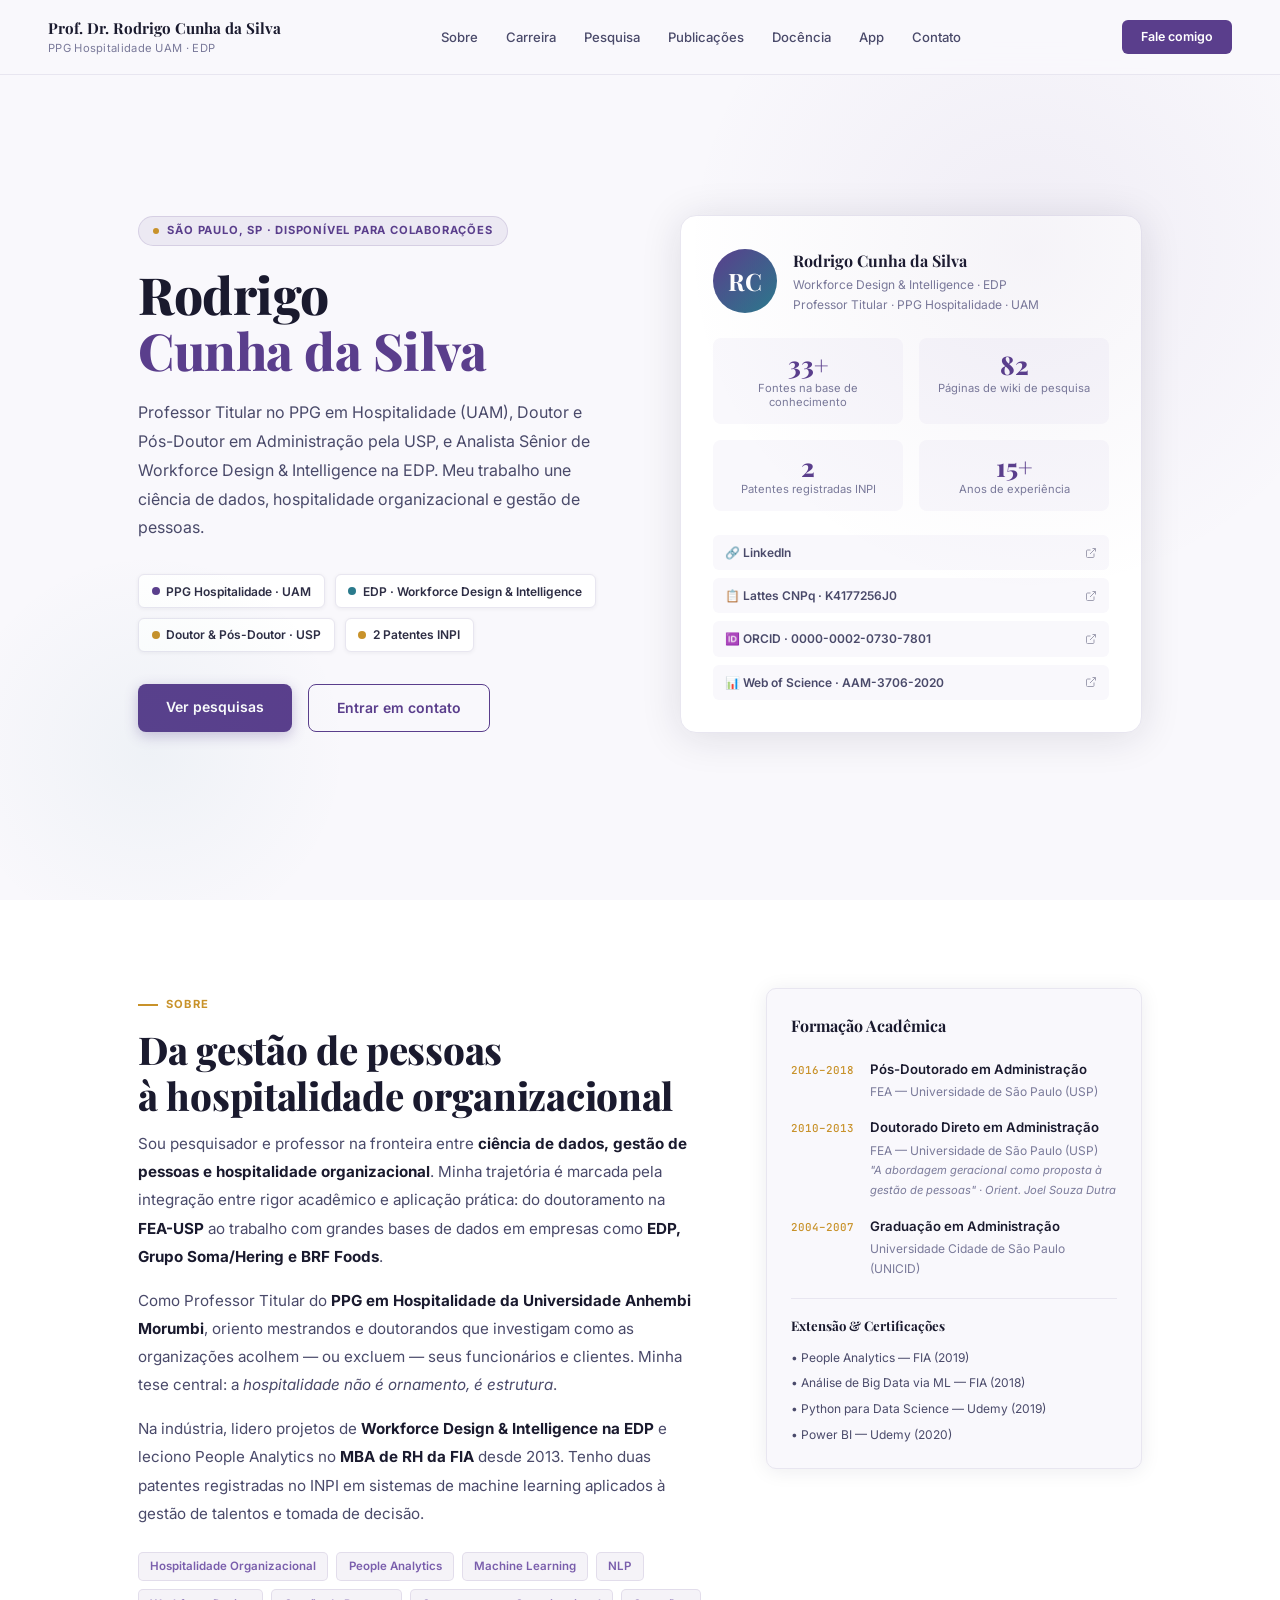
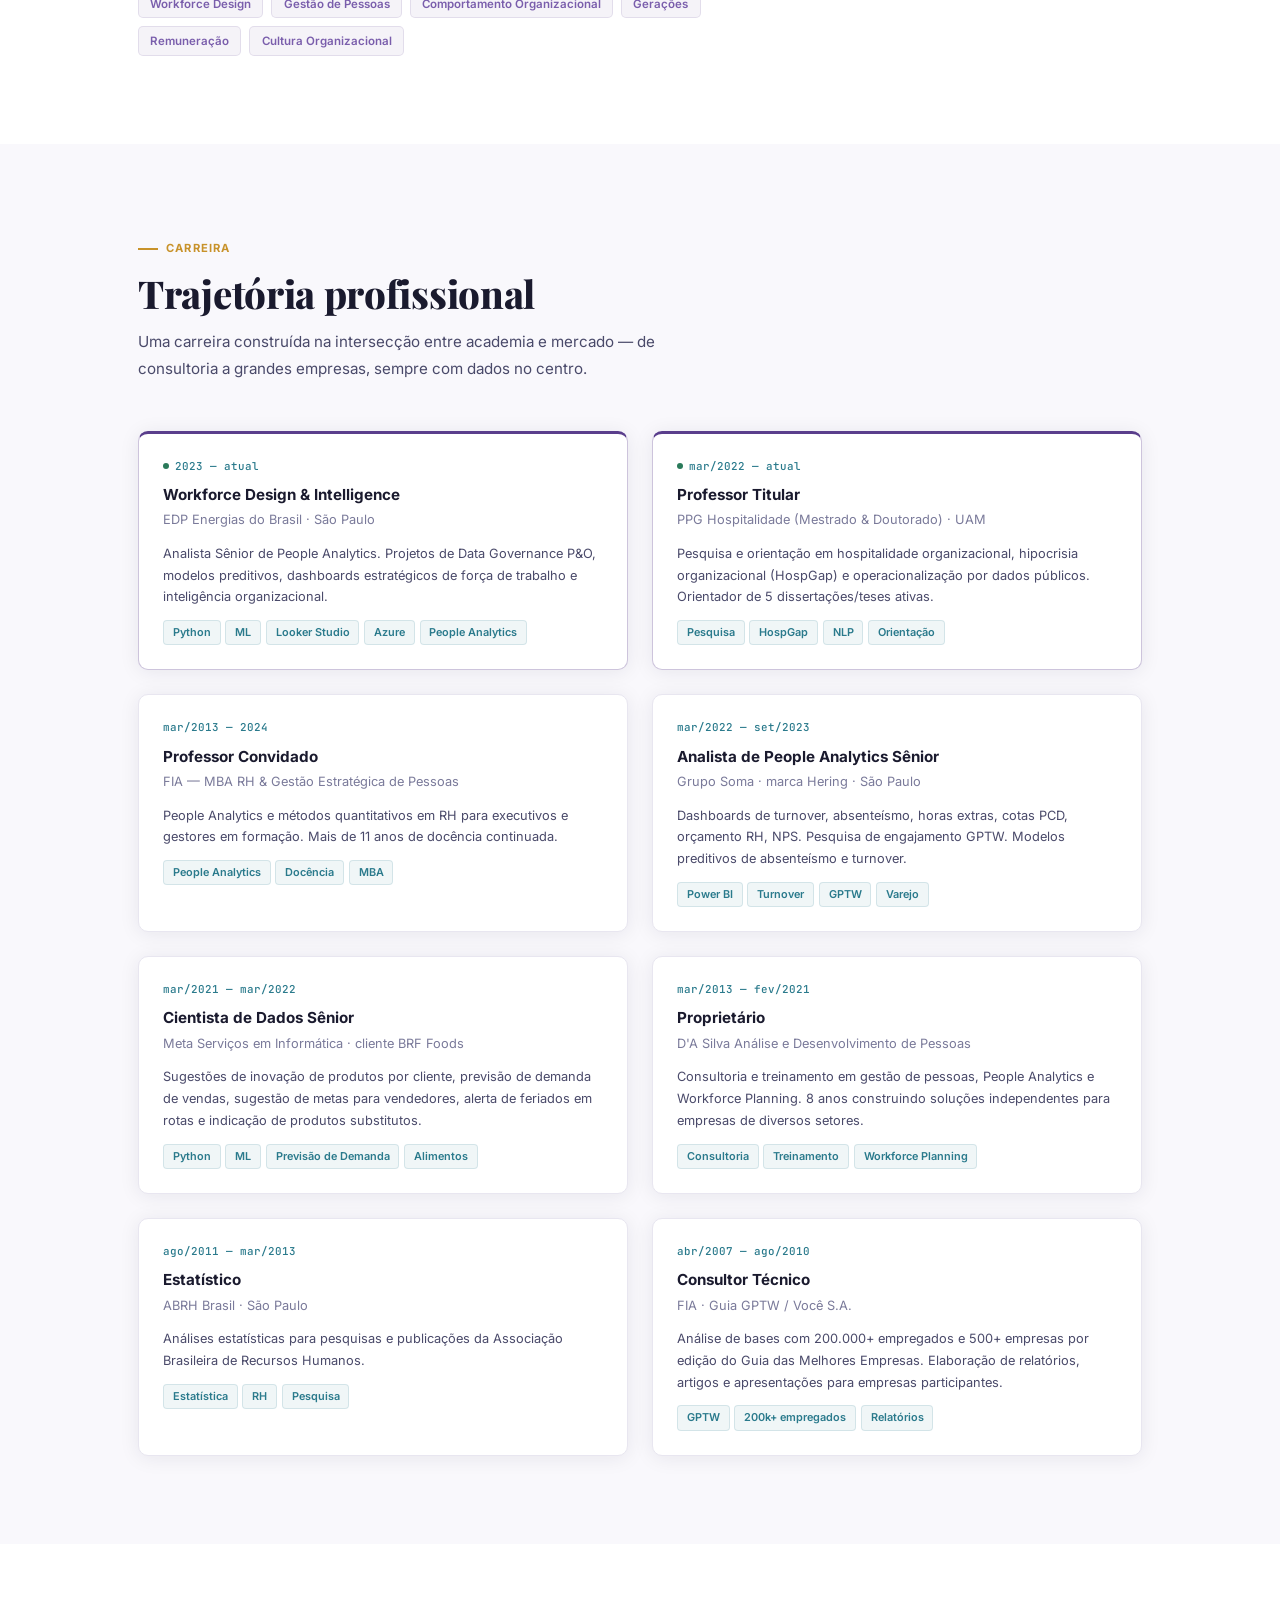
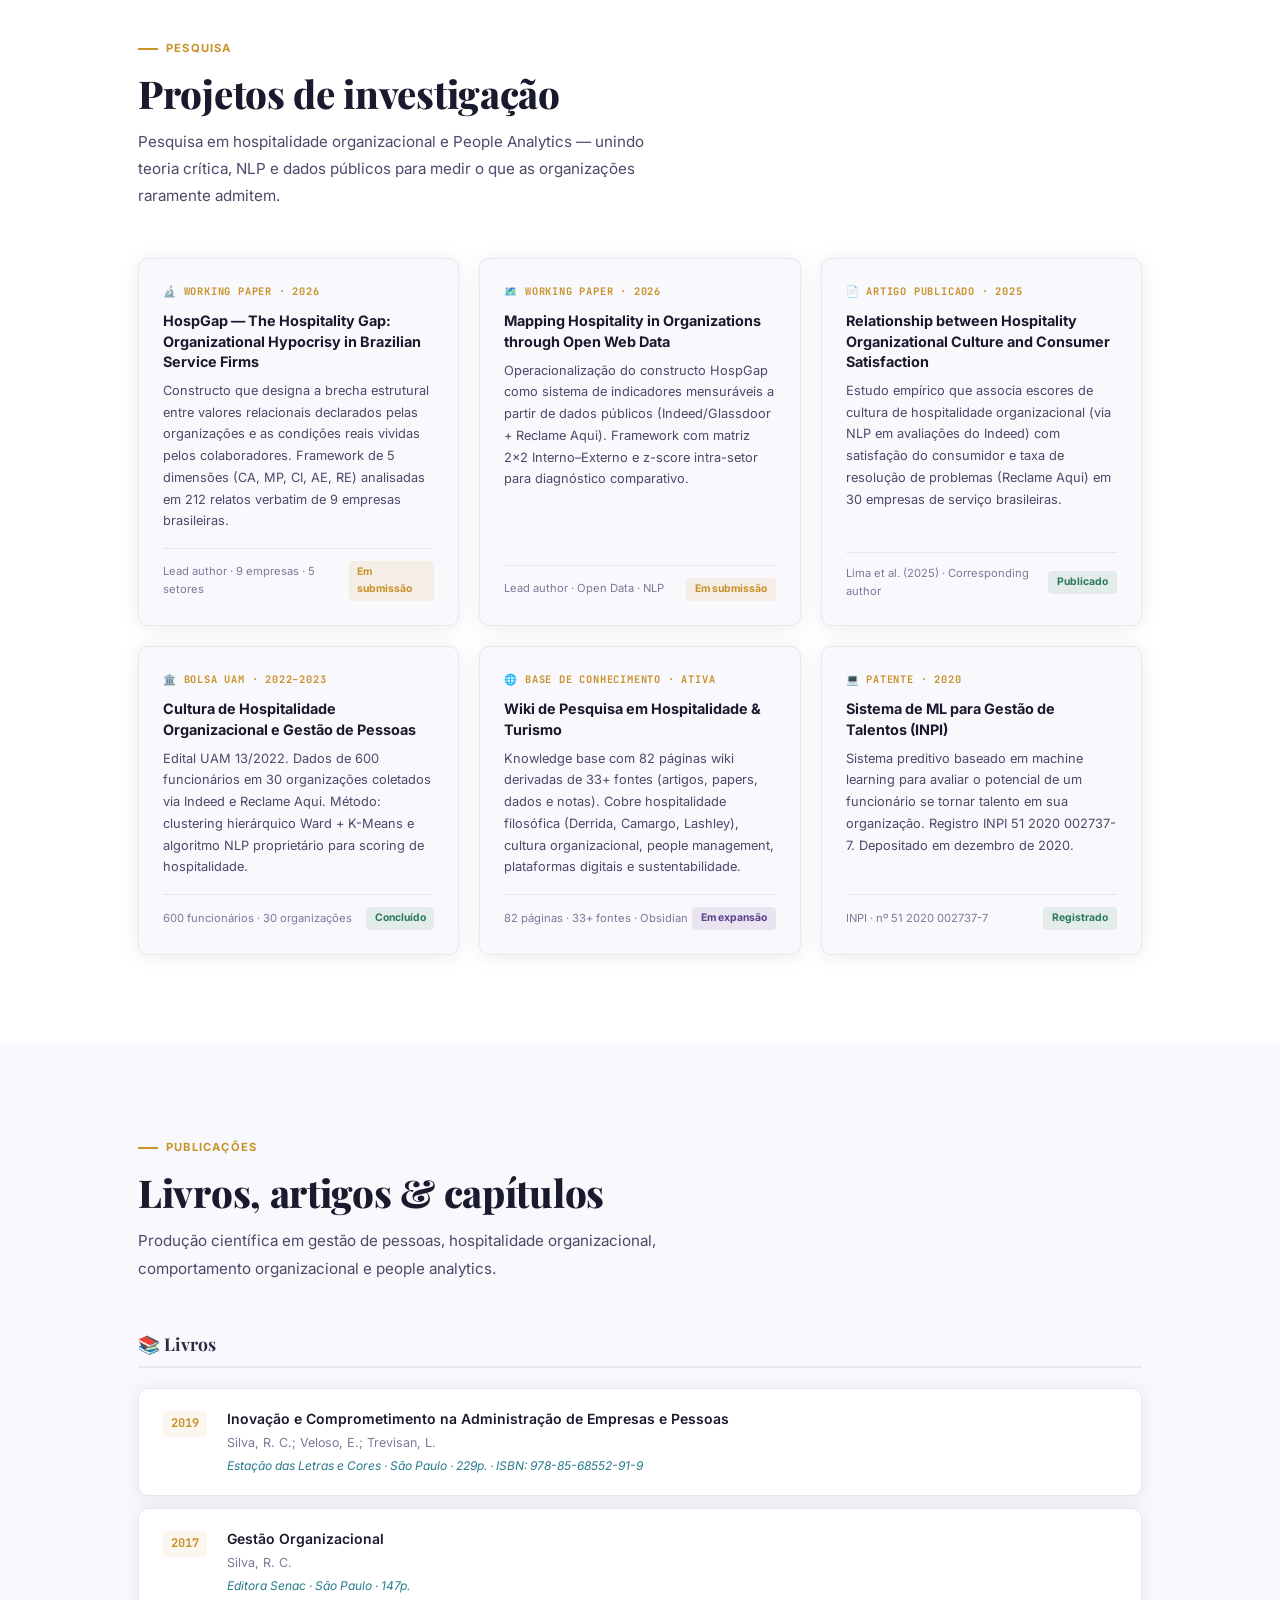
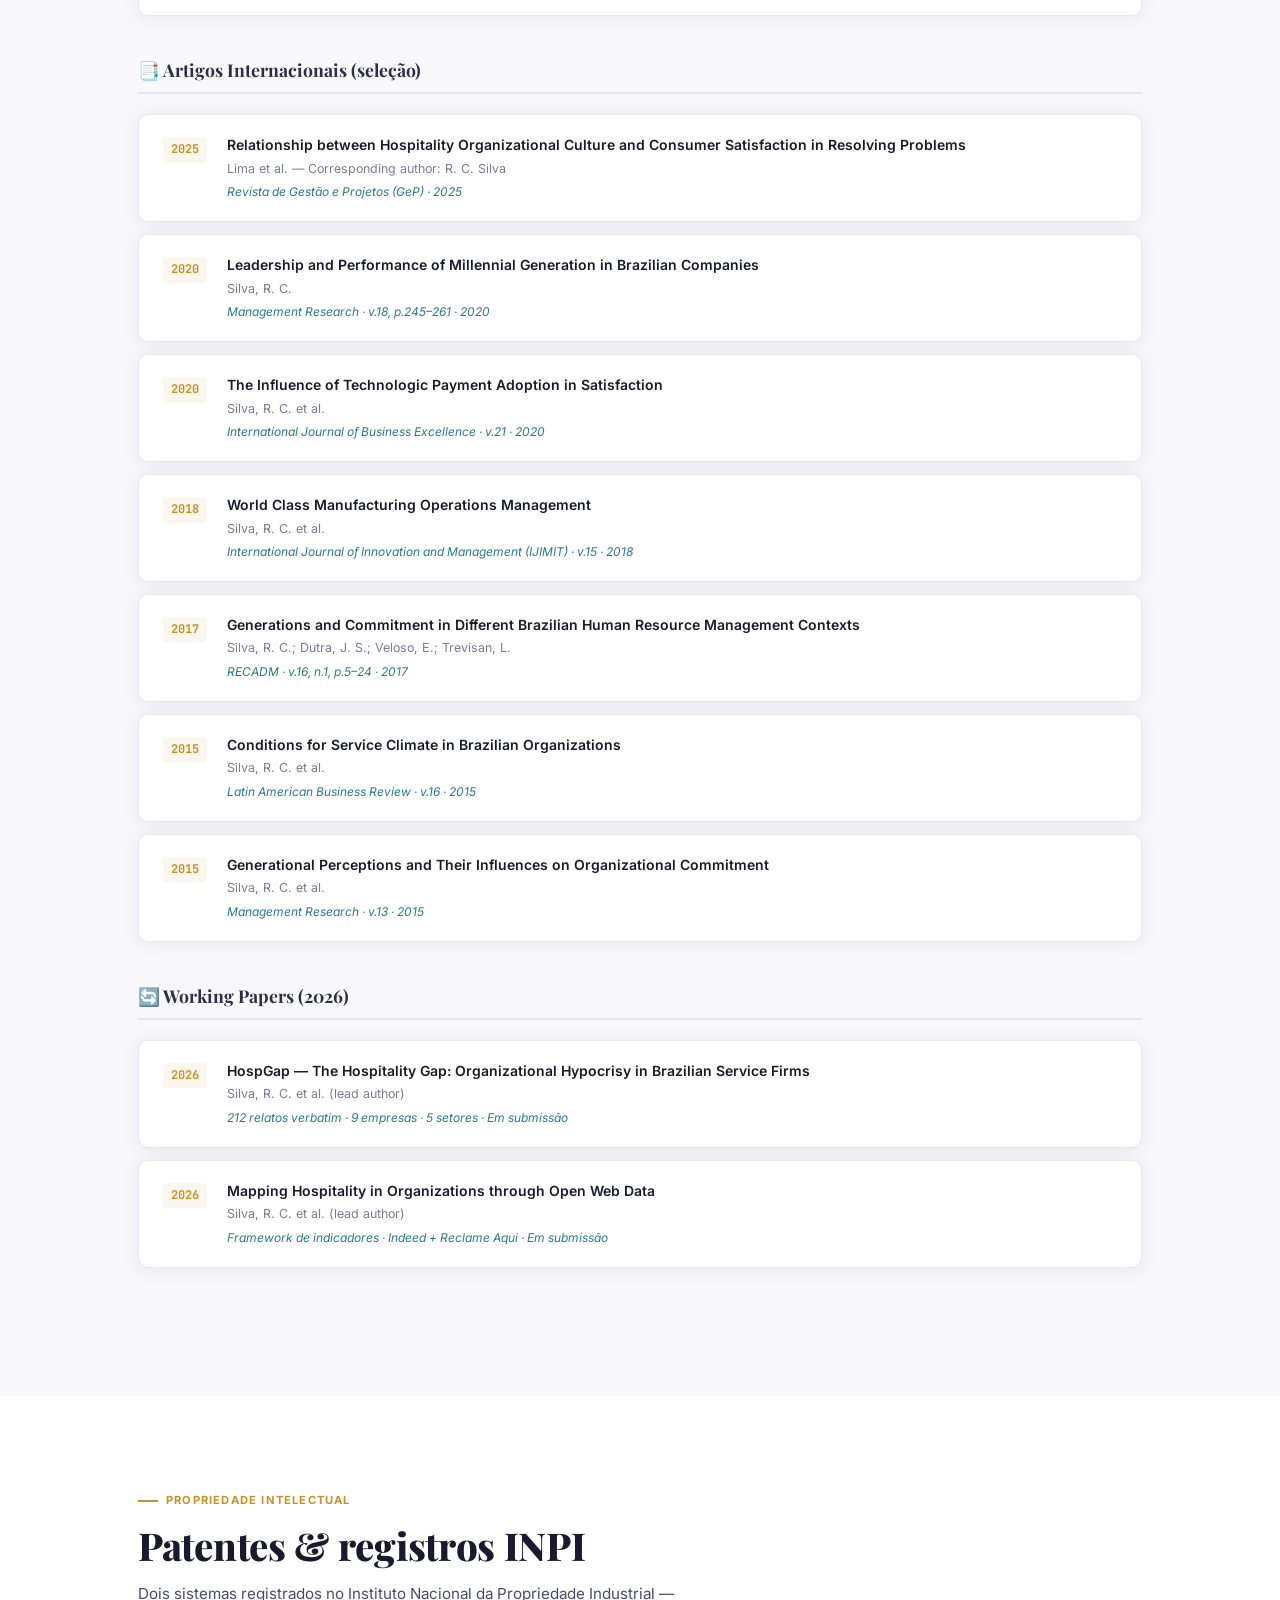
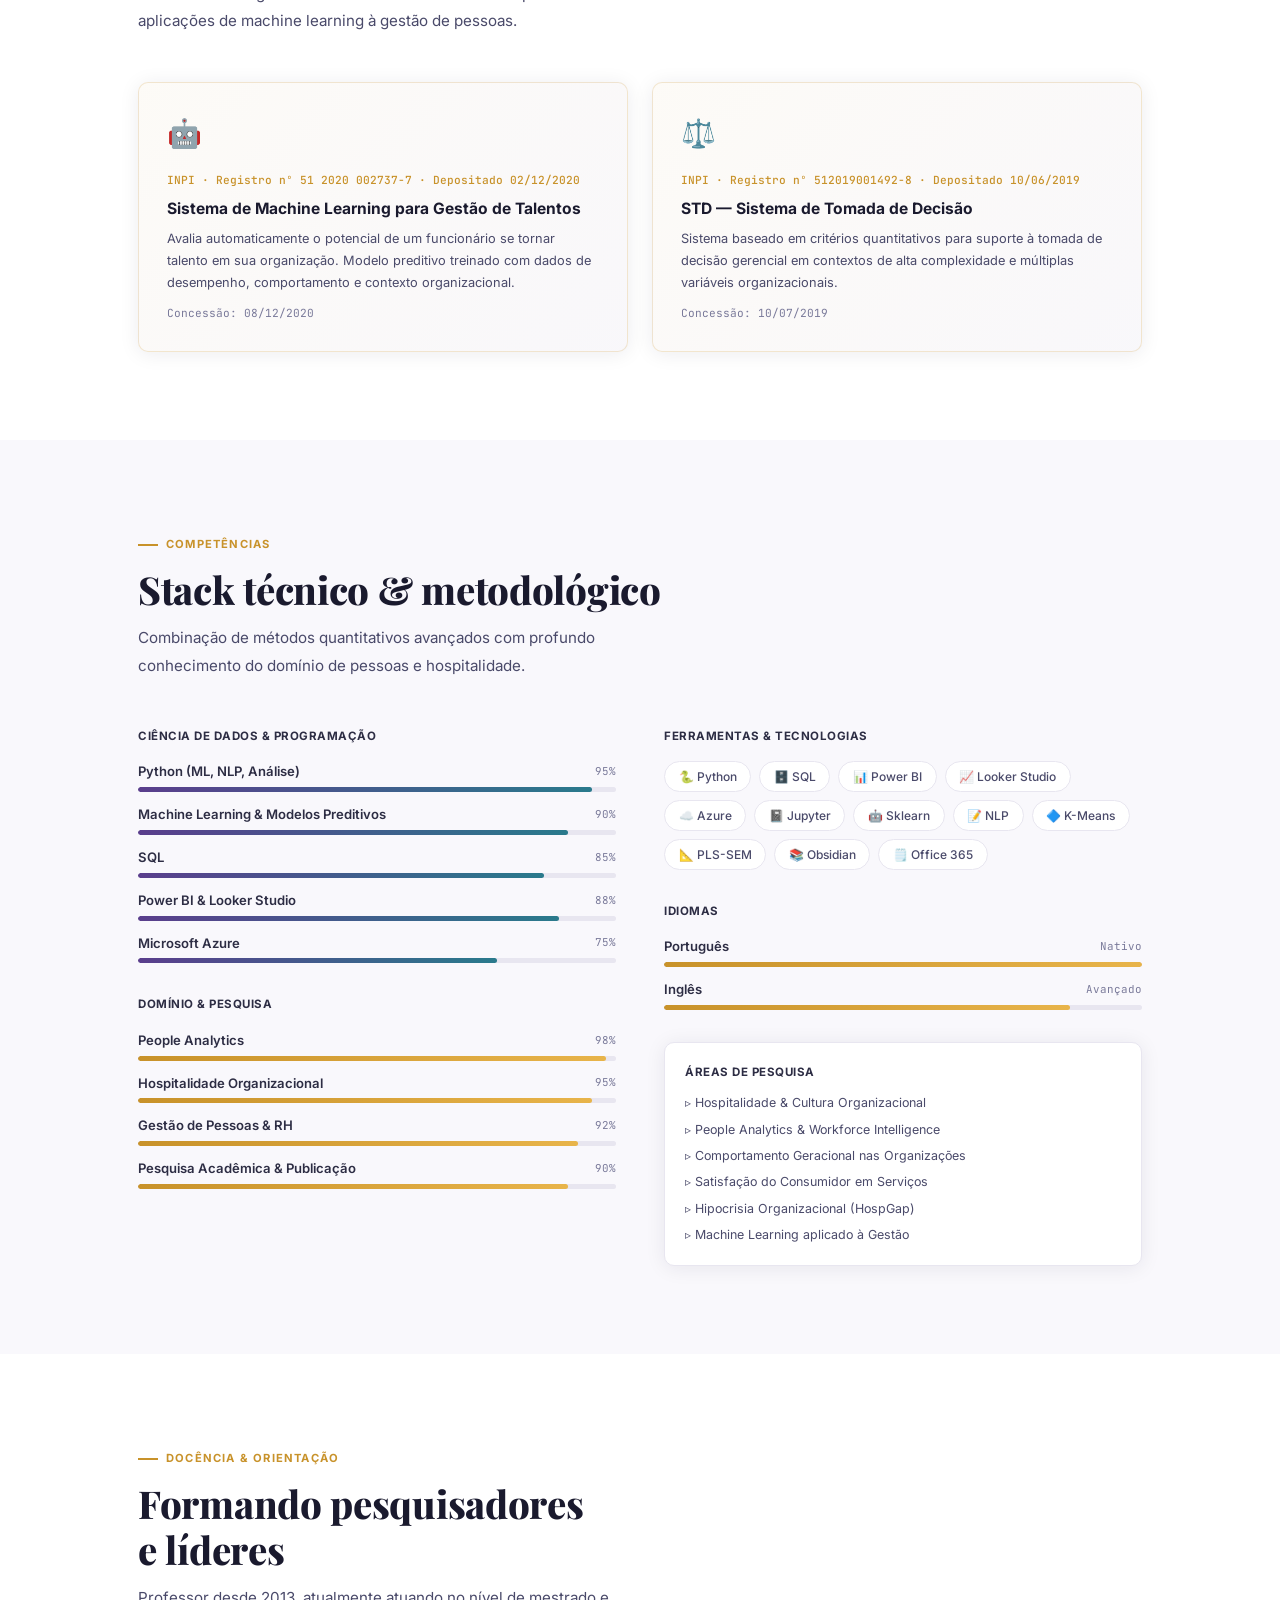
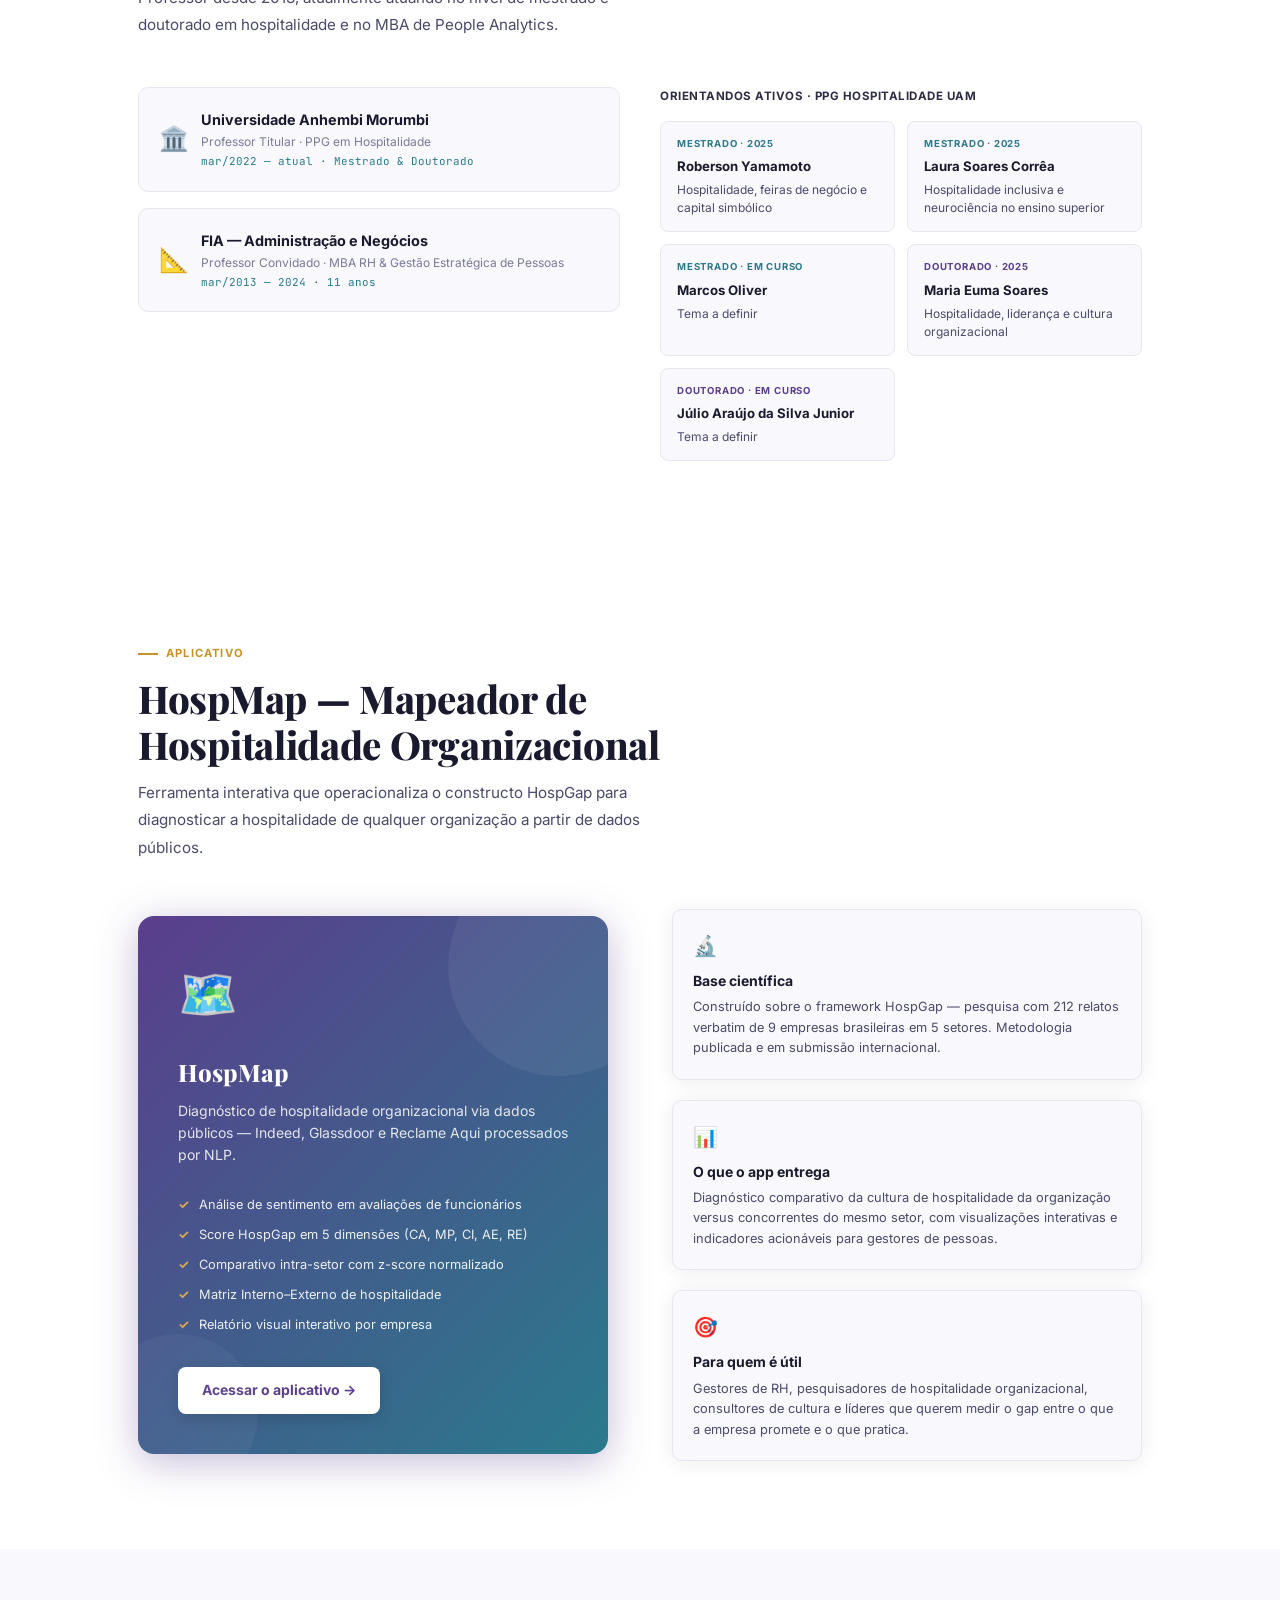
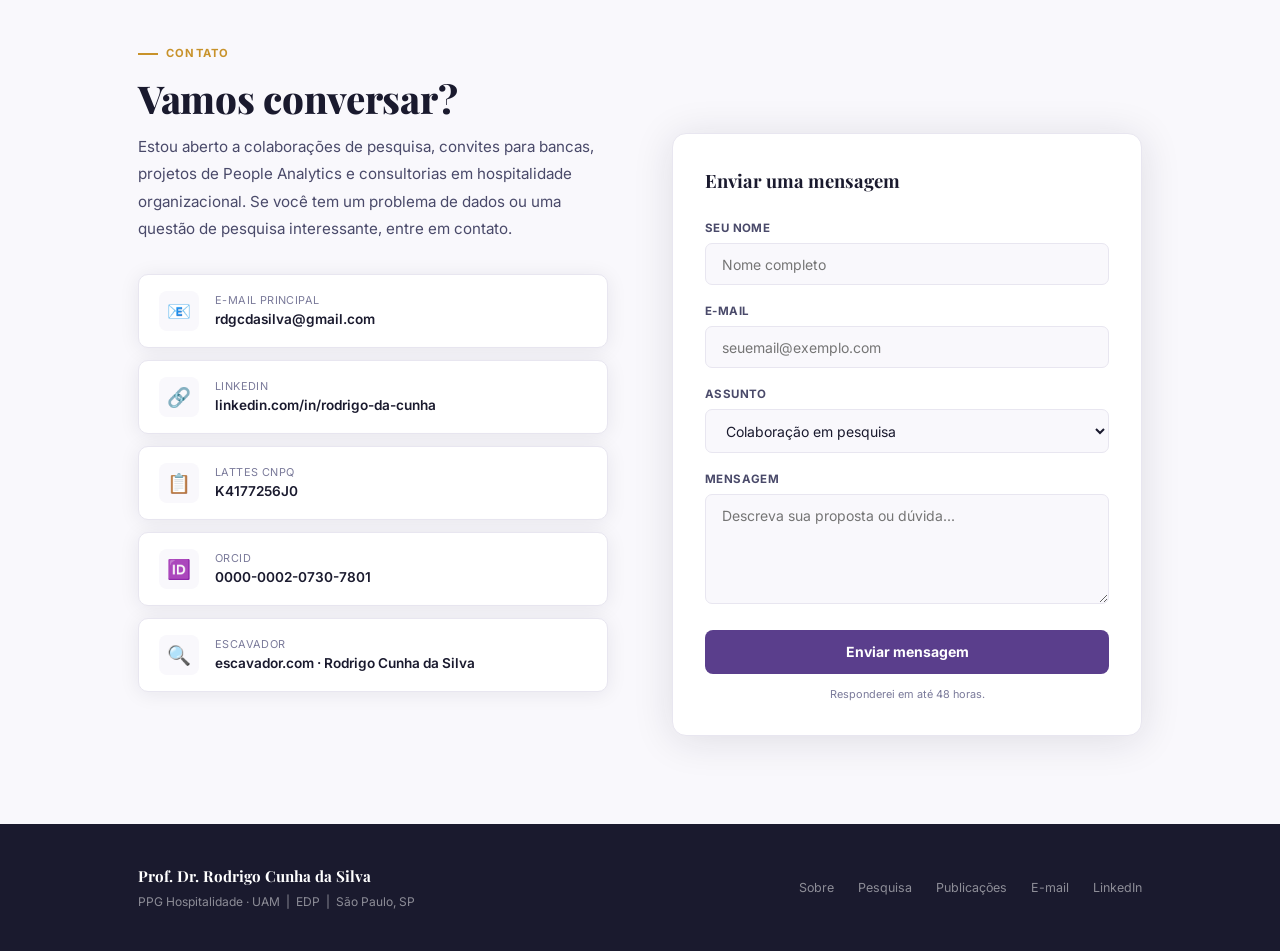
==== commit dd4a43d4: "Update portfolio: remove FIA from current positions, fix LinkedIn placeholder, add HospMap app secti" ====
--- a/index.html
+++ b/index.html
@@ -354,6 +354,51 @@
     .orientando-name { font-weight: 700; font-size: .825rem; margin-bottom: .25rem; }
     .orientando-tema { font-size: .75rem; color: var(--mid); line-height: 1.5; }
 
+    /* ── APP SHOWCASE ── */
+    #app { background: var(--white); }
+    .app-showcase {
+      display: grid; grid-template-columns: 1fr 1fr; gap: 4rem; align-items: center;
+    }
+    .app-card-main {
+      background: linear-gradient(135deg, var(--accent), var(--teal));
+      border-radius: 16px; padding: 2.5rem;
+      color: #fff; box-shadow: 0 8px 40px rgba(90,62,140,.35);
+      position: relative; overflow: hidden;
+    }
+    .app-card-main::before {
+      content: ''; position: absolute; right: -60px; top: -60px;
+      width: 220px; height: 220px; border-radius: 50%;
+      background: rgba(255,255,255,.06); pointer-events: none;
+    }
+    .app-card-main::after {
+      content: ''; position: absolute; left: -40px; bottom: -40px;
+      width: 160px; height: 160px; border-radius: 50%;
+      background: rgba(255,255,255,.04); pointer-events: none;
+    }
+    .app-icon-big { font-size: 3rem; margin-bottom: 1.25rem; }
+    .app-name { font-family: 'Playfair Display', serif; font-weight: 800; font-size: 1.5rem; margin-bottom: .5rem; }
+    .app-tagline { font-size: .875rem; opacity: .85; line-height: 1.6; margin-bottom: 1.75rem; }
+    .app-features { display: flex; flex-direction: column; gap: .6rem; margin-bottom: 2rem; }
+    .app-feature { display: flex; align-items: center; gap: .6rem; font-size: .8rem; opacity: .9; }
+    .app-feature::before { content: '✓'; font-weight: 700; color: var(--gold2); flex-shrink: 0; }
+    .app-cta {
+      display: inline-flex; align-items: center; gap: .5rem;
+      background: #fff; color: var(--accent);
+      padding: .75rem 1.5rem; border-radius: 8px; font-weight: 700; font-size: .875rem;
+      text-decoration: none; transition: opacity .2s, transform .2s;
+      box-shadow: 0 4px 14px rgba(0,0,0,.15);
+    }
+    .app-cta:hover { opacity: .92; transform: translateY(-2px); }
+    .app-info { display: flex; flex-direction: column; gap: 1.25rem; }
+    .app-info-card {
+      background: var(--bg); border: 1px solid var(--dust);
+      border-radius: var(--radius); padding: 1.25rem;
+      box-shadow: var(--shadow);
+    }
+    .app-info-icon { font-size: 1.25rem; margin-bottom: .5rem; }
+    .app-info-title { font-weight: 700; font-size: .875rem; margin-bottom: .3rem; }
+    .app-info-desc { font-size: .8rem; color: var(--mid); line-height: 1.6; }
+
     /* ── CONTACT ── */
     #contact { background: var(--bg); }
     .contact-layout { display: grid; grid-template-columns: 1fr 1fr; gap: 4rem; align-items: start; }
@@ -434,7 +479,7 @@
 <nav>
   <div class="nav-brand">
     <span class="nav-name">Prof. Dr. Rodrigo Cunha da Silva</span>
-    <span class="nav-role">PPG Hospitalidade UAM · EDP · FIA</span>
+    <span class="nav-role">PPG Hospitalidade UAM · EDP</span>
   </div>
   <ul class="nav-links">
     <li><a href="#about">Sobre</a></li>
@@ -442,6 +487,7 @@
     <li><a href="#research">Pesquisa</a></li>
     <li><a href="#publications">Publicações</a></li>
     <li><a href="#teaching">Docência</a></li>
+    <li><a href="#app">App</a></li>
     <li><a href="#contact">Contato</a></li>
   </ul>
   <a href="mailto:rdgcdasilva@gmail.com" class="nav-cta">Fale comigo</a>
@@ -460,7 +506,7 @@
       </p>
       <div class="hero-badges">
         <span class="badge"><span class="dot dot-accent"></span>PPG Hospitalidade · UAM</span>
-        <span class="badge"><span class="dot dot-teal"></span>EDP Energias do Brasil</span>
+        <span class="badge"><span class="dot dot-teal"></span>EDP · Workforce Design &amp; Intelligence</span>
         <span class="badge"><span class="dot dot-gold"></span>Doutor &amp; Pós-Doutor · USP</span>
         <span class="badge"><span class="dot dot-gold"></span>2 Patentes INPI</span>
       </div>
@@ -475,7 +521,7 @@
           <div class="avatar">RC</div>
           <div>
             <div class="card-name">Rodrigo Cunha da Silva</div>
-            <div class="card-title">Workforce Design &amp; Intelligence at EDP<br/>Professor Titular · UAM</div>
+            <div class="card-title">Workforce Design &amp; Intelligence · EDP<br/>Professor Titular · PPG Hospitalidade · UAM</div>
           </div>
         </div>
         <div class="card-stats">
@@ -485,7 +531,7 @@
           <div class="stat-box"><div class="stat-n">15+</div><div class="stat-l">Anos de experiência</div></div>
         </div>
         <div class="card-links">
-          <a href="https://www.linkedin.com/in/rodrigo-da-cunha-a5604035b/" target="_blank" rel="noopener" class="card-link">
+          <a href="https://www.linkedin.com/in/rodrigo-cunha-da-silva/" target="_blank" rel="noopener" class="card-link">
             <span>🔗 LinkedIn</span>
             <svg width="12" height="12" viewBox="0 0 24 24" fill="none" stroke="currentColor" stroke-width="2"><path d="M18 13v6a2 2 0 01-2 2H5a2 2 0 01-2-2V8a2 2 0 012-2h6"/><polyline points="15 3 21 3 21 9"/><line x1="10" y1="14" x2="21" y2="3"/></svg>
           </a>
@@ -599,11 +645,11 @@
         <div class="career-chips"><span class="chip">Pesquisa</span><span class="chip">HospGap</span><span class="chip">NLP</span><span class="chip">Orientação</span></div>
       </div>
 
-      <div class="career-card current">
-        <div class="career-period"><span class="current-dot"></span>mar/2013 — atual</div>
+      <div class="career-card">
+        <div class="career-period">mar/2013 — 2024</div>
         <div class="career-role">Professor Convidado</div>
         <div class="career-org">FIA — MBA RH &amp; Gestão Estratégica de Pessoas</div>
-        <div class="career-desc">People Analytics e métodos quantitativos em RH para executivos e gestores em formação. Mais de 12 anos de docência continuada.</div>
+        <div class="career-desc">People Analytics e métodos quantitativos em RH para executivos e gestores em formação. Mais de 11 anos de docência continuada.</div>
         <div class="career-chips"><span class="chip">People Analytics</span><span class="chip">Docência</span><span class="chip">MBA</span></div>
       </div>
 
@@ -973,7 +1019,7 @@
             <div>
               <div class="inst-name">FIA — Administração e Negócios</div>
               <div class="inst-role">Professor Convidado · MBA RH &amp; Gestão Estratégica de Pessoas</div>
-              <div class="inst-period">mar/2013 — atual · +12 anos</div>
+              <div class="inst-period">mar/2013 — 2024 · 11 anos</div>
             </div>
           </div>
         </div>
@@ -1006,6 +1052,49 @@
             <div class="orientando-name">Júlio Araújo da Silva Junior</div>
             <div class="orientando-tema">Tema a definir</div>
           </div>
+        </div>
+      </div>
+    </div>
+  </div>
+</section>
+
+<!-- APP -->
+<section id="app">
+  <div class="inner">
+    <span class="section-eyebrow">Aplicativo</span>
+    <h2>HospMap — Mapeador de<br/>Hospitalidade Organizacional</h2>
+    <p class="section-lead">Ferramenta interativa que operacionaliza o constructo HospGap para diagnosticar a hospitalidade de qualquer organização a partir de dados públicos.</p>
+    <div class="app-showcase fade">
+      <div class="app-card-main">
+        <div class="app-icon-big">🗺️</div>
+        <div class="app-name">HospMap</div>
+        <div class="app-tagline">Diagnóstico de hospitalidade organizacional via dados públicos — Indeed, Glassdoor e Reclame Aqui processados por NLP.</div>
+        <div class="app-features">
+          <div class="app-feature">Análise de sentimento em avaliações de funcionários</div>
+          <div class="app-feature">Score HospGap em 5 dimensões (CA, MP, CI, AE, RE)</div>
+          <div class="app-feature">Comparativo intra-setor com z-score normalizado</div>
+          <div class="app-feature">Matriz Interno–Externo de hospitalidade</div>
+          <div class="app-feature">Relatório visual interativo por empresa</div>
+        </div>
+        <a href="[URL_DO_APP]" target="_blank" rel="noopener" class="app-cta">
+          Acessar o aplicativo →
+        </a>
+      </div>
+      <div class="app-info">
+        <div class="app-info-card">
+          <div class="app-info-icon">🔬</div>
+          <div class="app-info-title">Base científica</div>
+          <div class="app-info-desc">Construído sobre o framework HospGap — pesquisa com 212 relatos verbatim de 9 empresas brasileiras em 5 setores. Metodologia publicada e em submissão internacional.</div>
+        </div>
+        <div class="app-info-card">
+          <div class="app-info-icon">📊</div>
+          <div class="app-info-title">O que o app entrega</div>
+          <div class="app-info-desc">Diagnóstico comparativo da cultura de hospitalidade da organização versus concorrentes do mesmo setor, com visualizações interativas e indicadores acionáveis para gestores de pessoas.</div>
+        </div>
+        <div class="app-info-card">
+          <div class="app-info-icon">🎯</div>
+          <div class="app-info-title">Para quem é útil</div>
+          <div class="app-info-desc">Gestores de RH, pesquisadores de hospitalidade organizacional, consultores de cultura e líderes que querem medir o gap entre o que a empresa promete e o que pratica.</div>
         </div>
       </div>
     </div>
@@ -1027,7 +1116,7 @@
             <div class="cl-icon">📧</div>
             <div><div class="cl-label">E-mail principal</div><div class="cl-val">rdgcdasilva@gmail.com</div></div>
           </a>
-          <a href="https://www.linkedin.com/in/rodrigo-da-cunha-a5604035b/" target="_blank" rel="noopener" class="contact-link">
+          <a href="https://www.linkedin.com/in/rodrigo-cunha-da-silva/" target="_blank" rel="noopener" class="contact-link">
             <div class="cl-icon">🔗</div>
             <div><div class="cl-label">LinkedIn</div><div class="cl-val">linkedin.com/in/rodrigo-da-cunha</div></div>
           </a>
@@ -1074,14 +1163,14 @@
   <div class="footer-inner">
     <div>
       <div class="footer-name">Prof. Dr. Rodrigo Cunha da Silva</div>
-      <div class="footer-sub">PPG Hospitalidade · UAM &nbsp;|&nbsp; EDP &nbsp;|&nbsp; FIA &nbsp;|&nbsp; São Paulo, SP</div>
+      <div class="footer-sub">PPG Hospitalidade · UAM &nbsp;|&nbsp; EDP &nbsp;|&nbsp; São Paulo, SP</div>
     </div>
     <div class="footer-links">
       <a href="#about">Sobre</a>
       <a href="#research">Pesquisa</a>
       <a href="#publications">Publicações</a>
       <a href="mailto:rdgcdasilva@gmail.com">E-mail</a>
-      <a href="https://www.linkedin.com/in/rodrigo-da-cunha-a5604035b/" target="_blank" rel="noopener">LinkedIn</a>
+      <a href="https://www.linkedin.com/in/rodrigo-cunha-da-silva/" target="_blank" rel="noopener">LinkedIn</a>
     </div>
   </div>
 </footer>
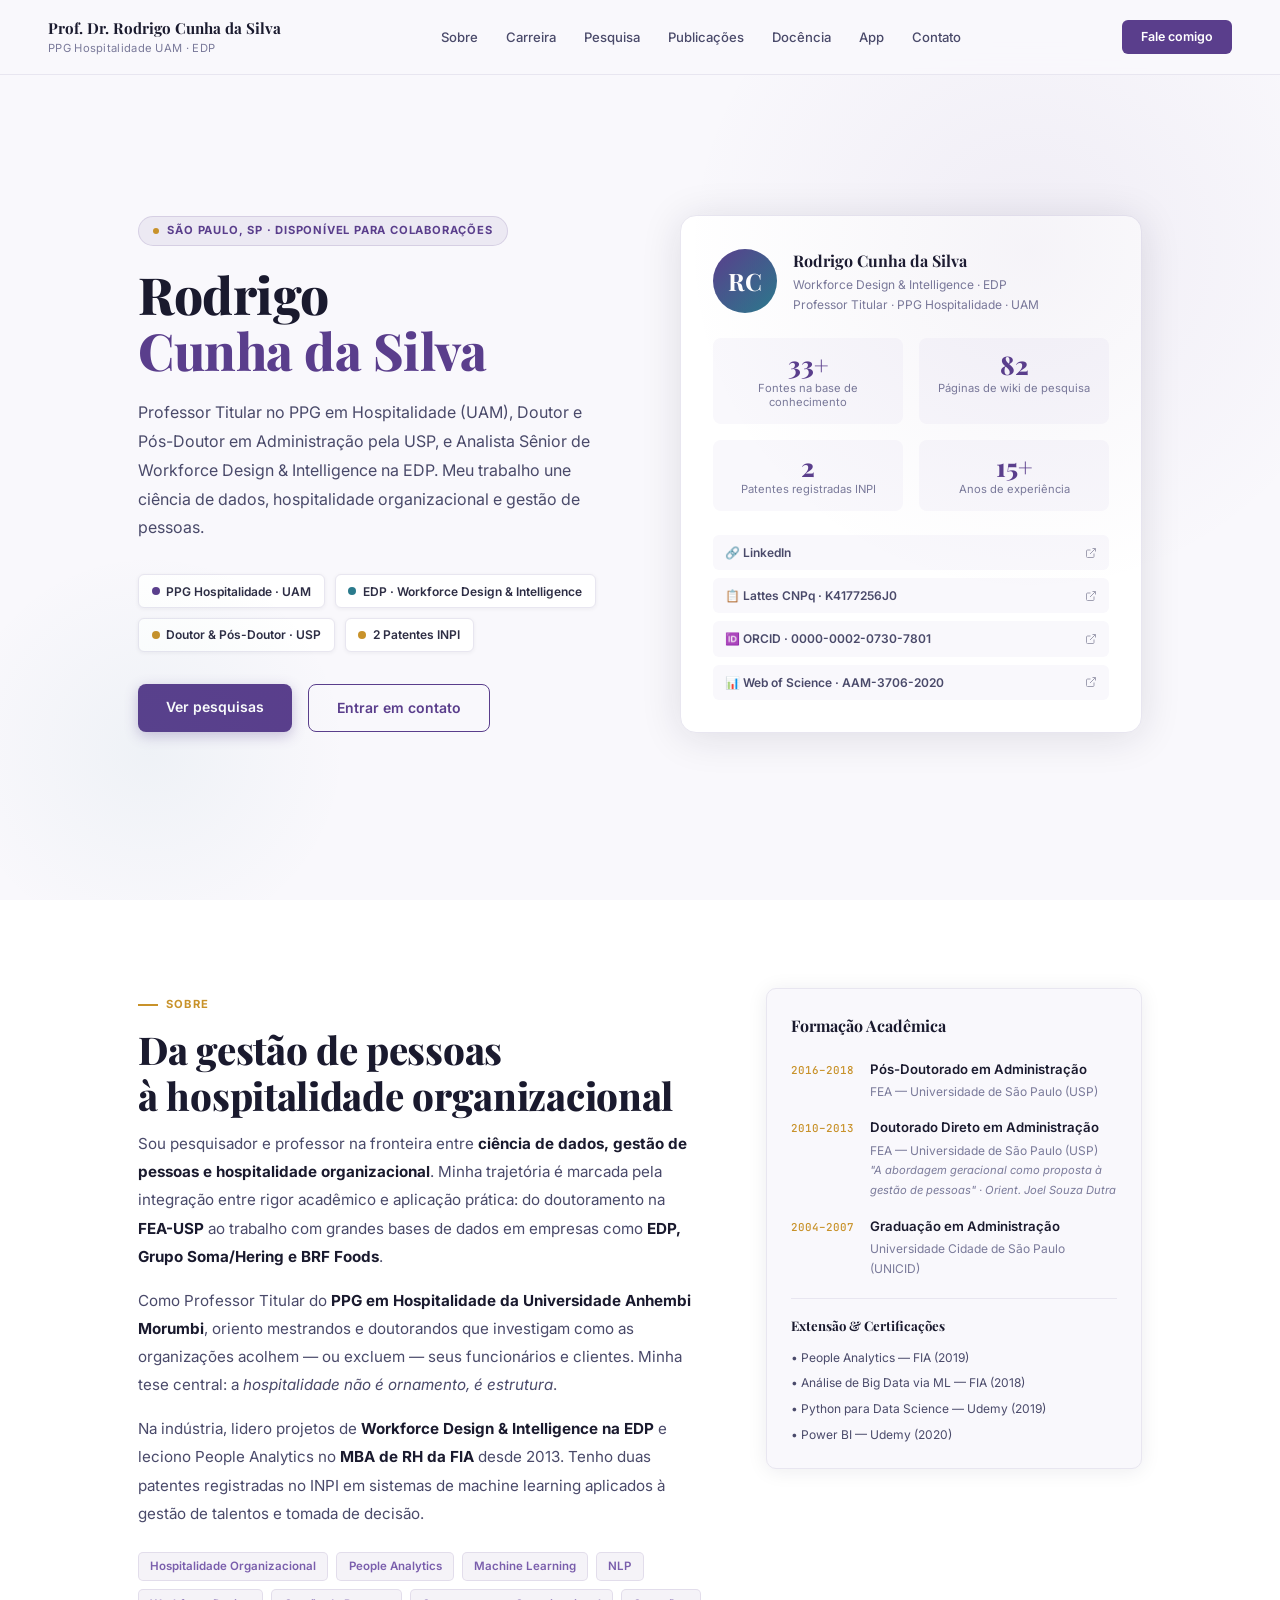
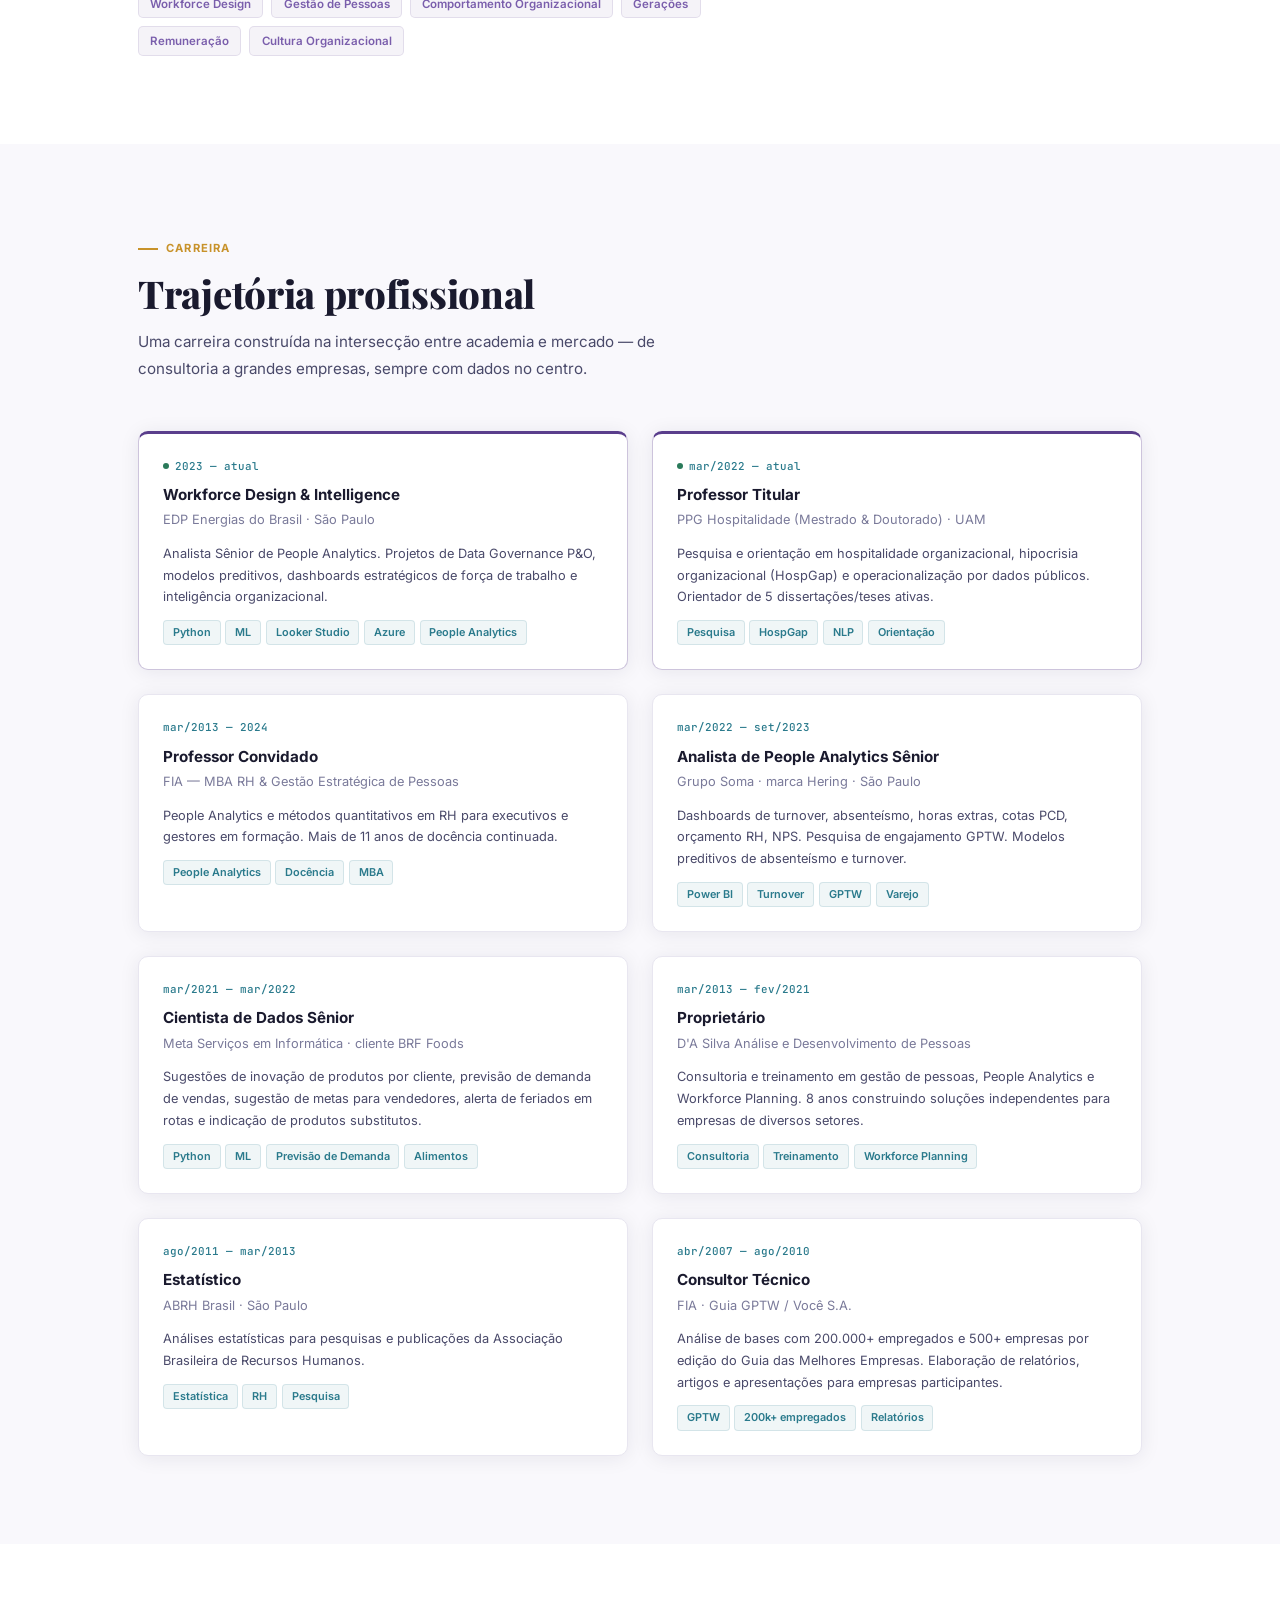
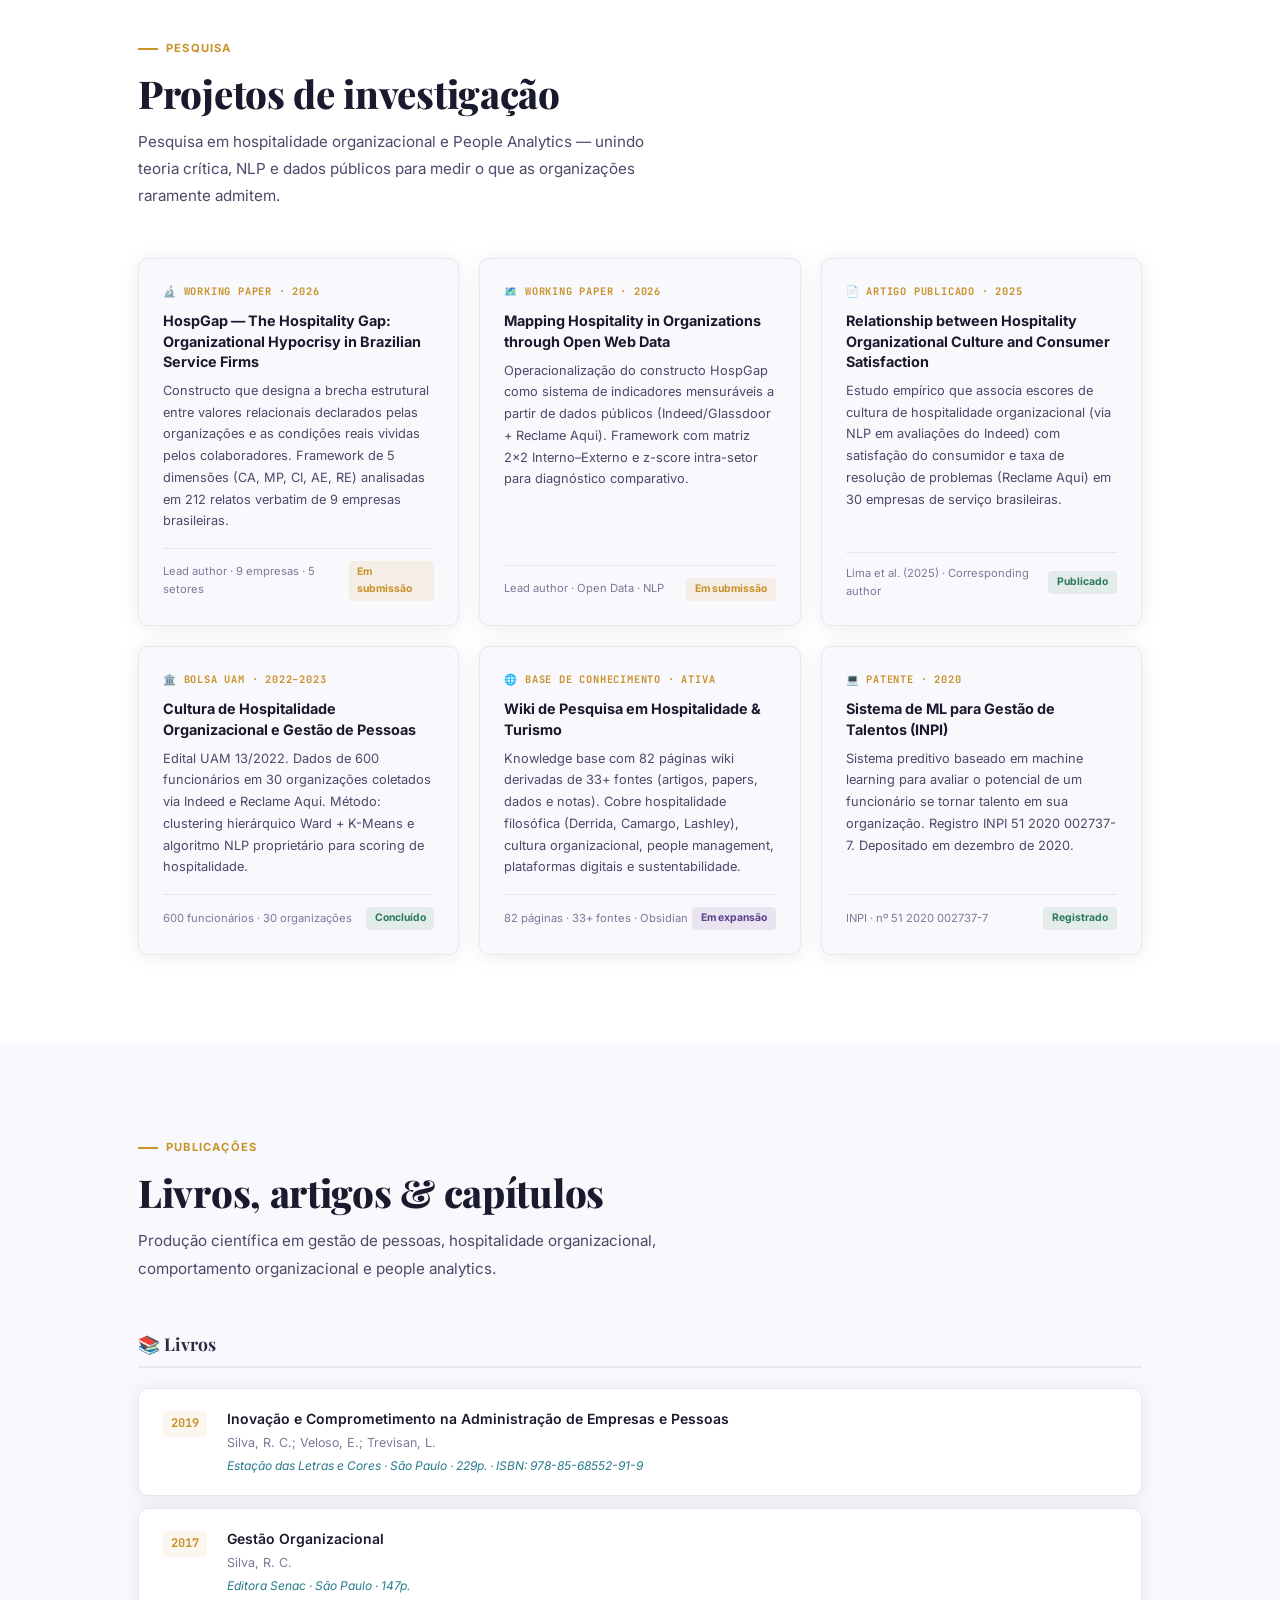
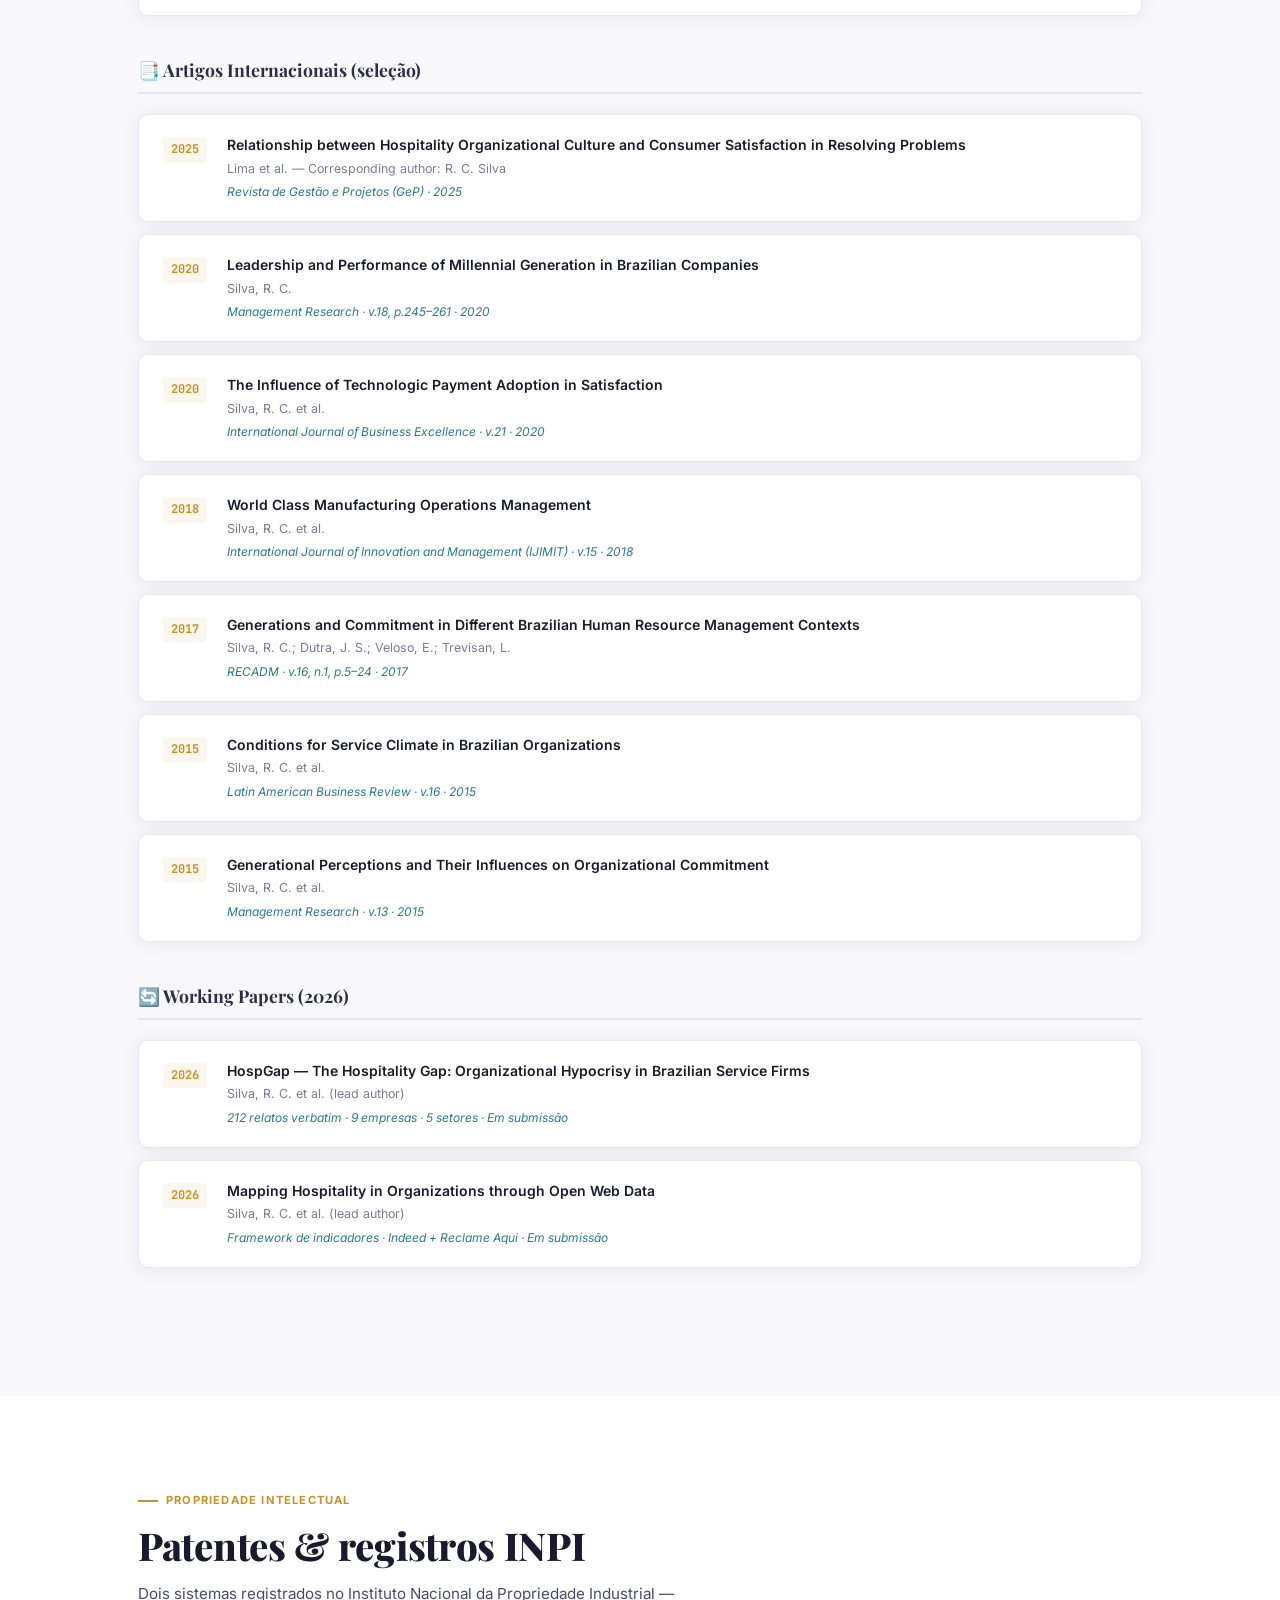
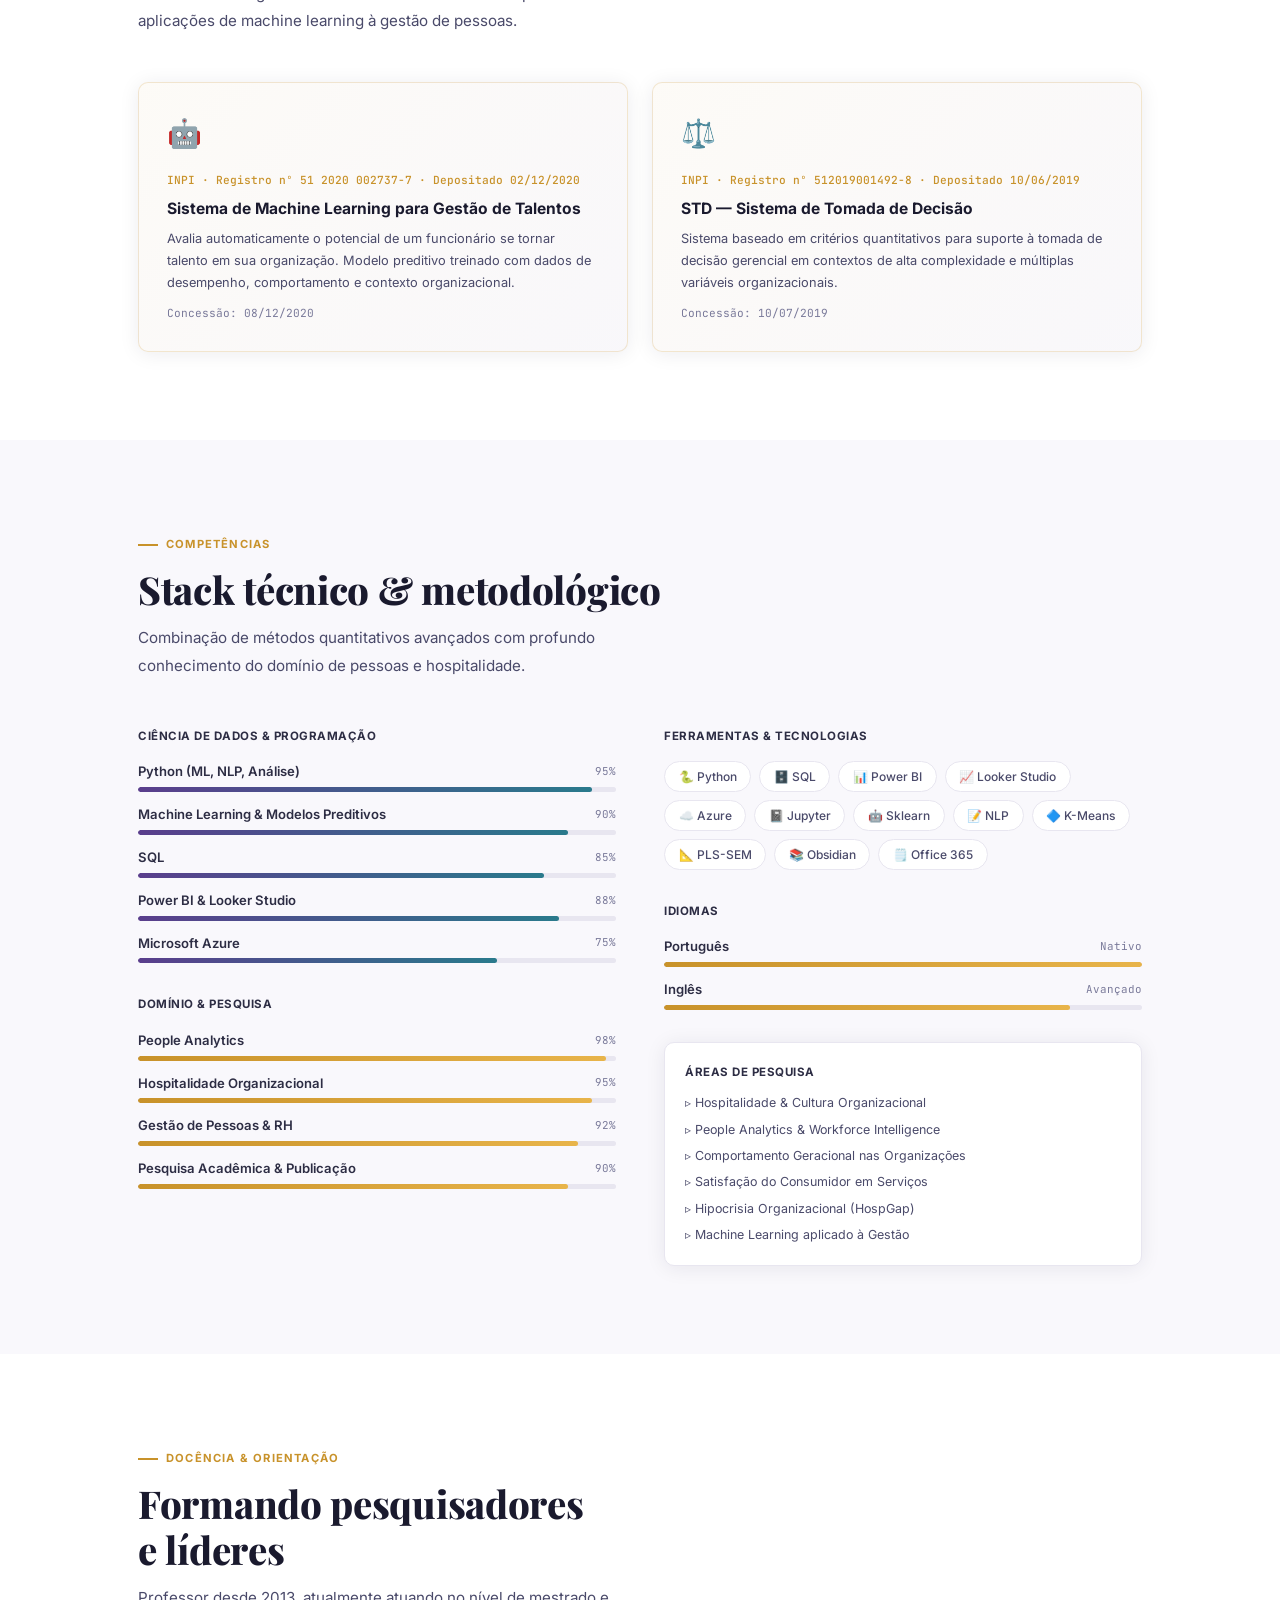
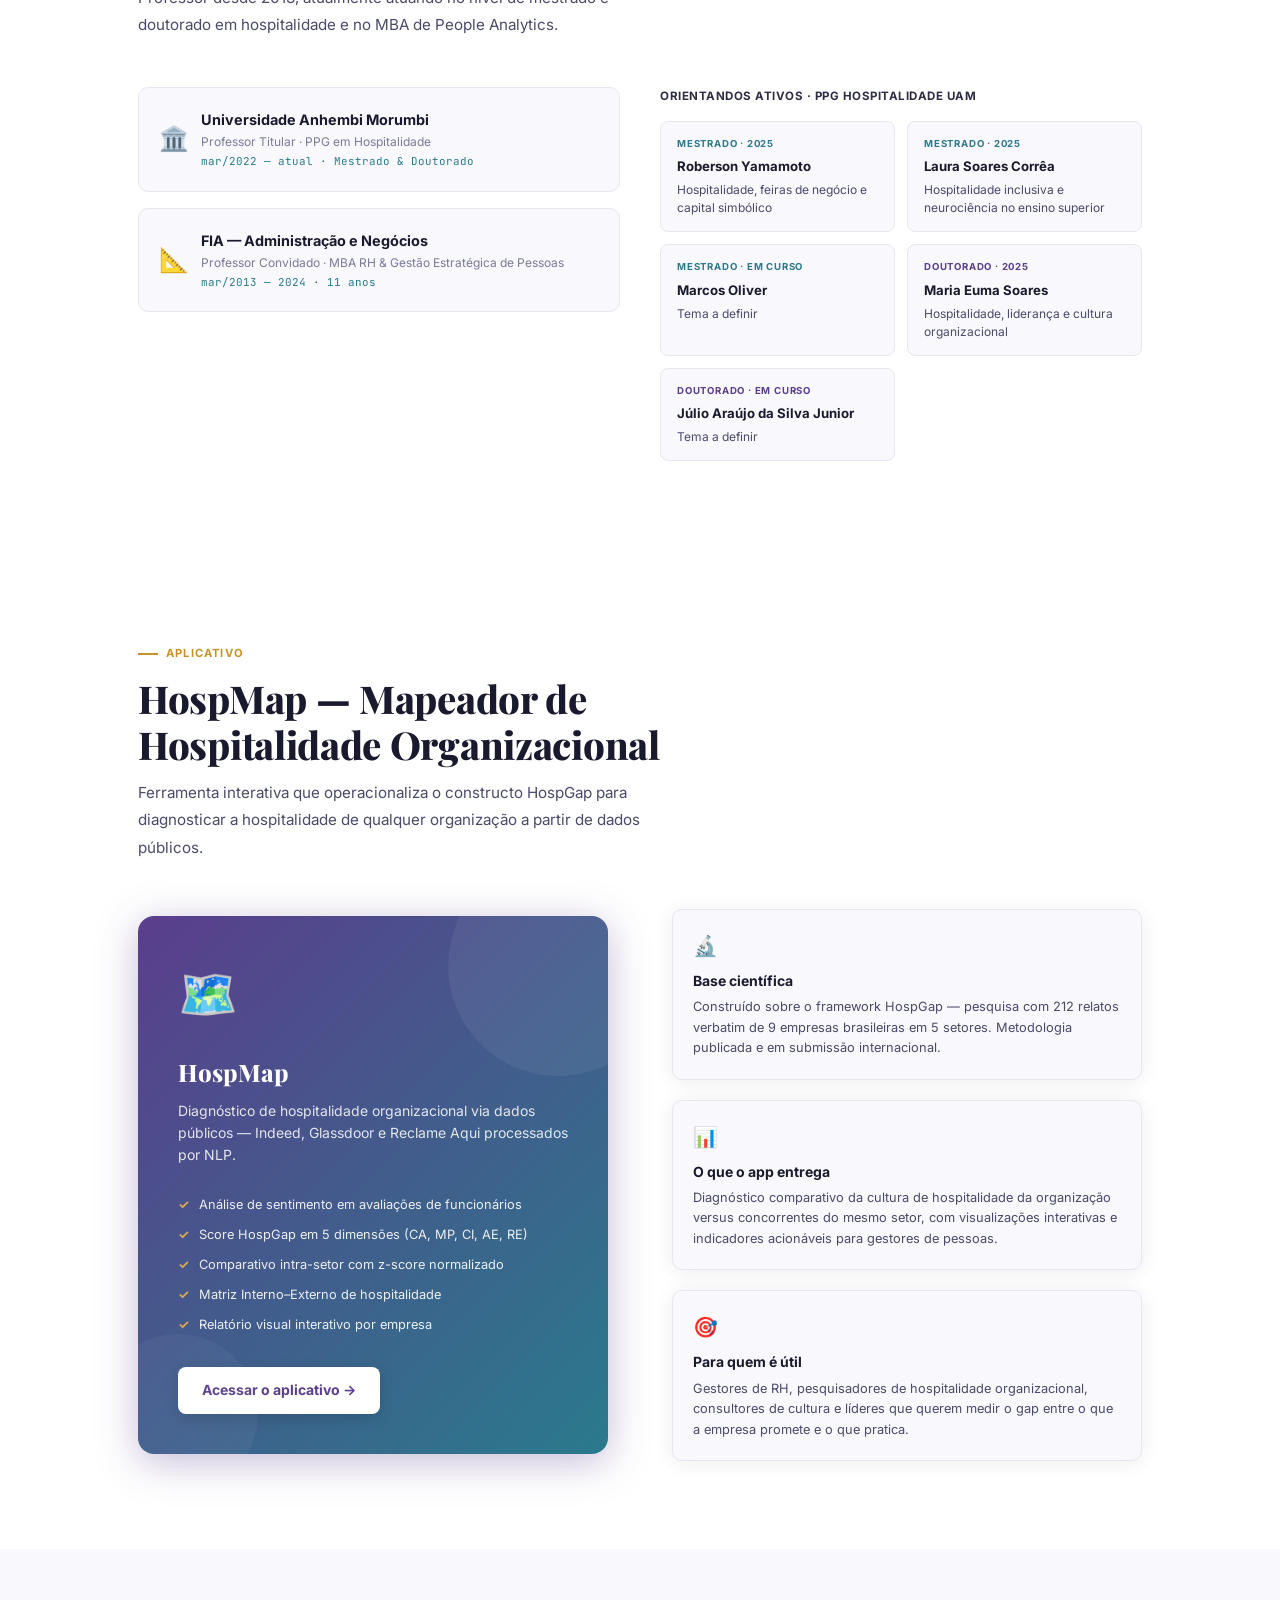
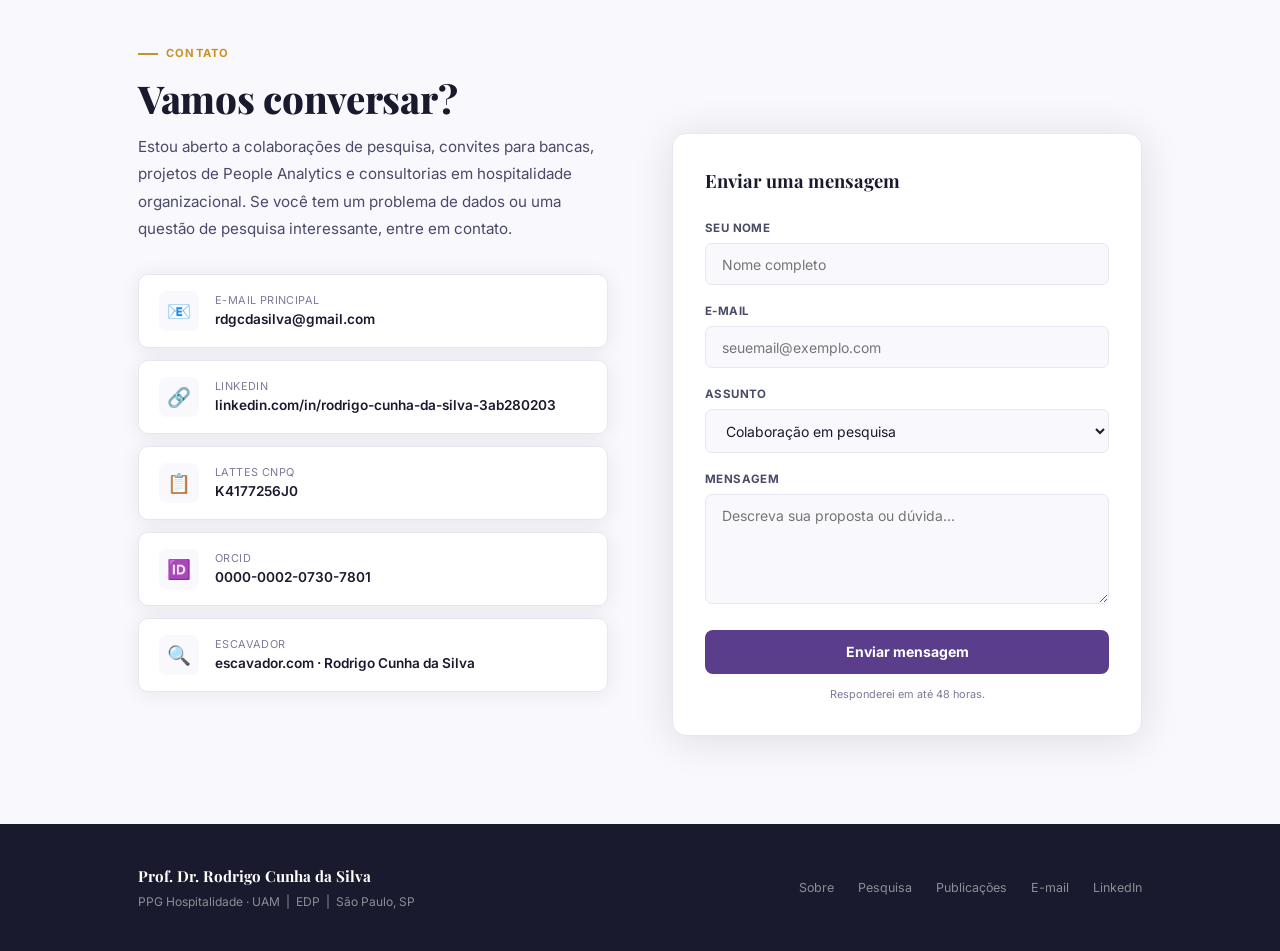
==== commit 8b8b2c6e: "Fix LinkedIn URL to correct profile" ====
--- a/index.html
+++ b/index.html
@@ -531,7 +531,7 @@
           <div class="stat-box"><div class="stat-n">15+</div><div class="stat-l">Anos de experiência</div></div>
         </div>
         <div class="card-links">
-          <a href="https://www.linkedin.com/in/rodrigo-cunha-da-silva/" target="_blank" rel="noopener" class="card-link">
+          <a href="https://www.linkedin.com/in/rodrigo-cunha-da-silva-3ab280203" target="_blank" rel="noopener" class="card-link">
             <span>🔗 LinkedIn</span>
             <svg width="12" height="12" viewBox="0 0 24 24" fill="none" stroke="currentColor" stroke-width="2"><path d="M18 13v6a2 2 0 01-2 2H5a2 2 0 01-2-2V8a2 2 0 012-2h6"/><polyline points="15 3 21 3 21 9"/><line x1="10" y1="14" x2="21" y2="3"/></svg>
           </a>
@@ -1116,9 +1116,9 @@
             <div class="cl-icon">📧</div>
             <div><div class="cl-label">E-mail principal</div><div class="cl-val">rdgcdasilva@gmail.com</div></div>
           </a>
-          <a href="https://www.linkedin.com/in/rodrigo-cunha-da-silva/" target="_blank" rel="noopener" class="contact-link">
+          <a href="https://www.linkedin.com/in/rodrigo-cunha-da-silva-3ab280203" target="_blank" rel="noopener" class="contact-link">
             <div class="cl-icon">🔗</div>
-            <div><div class="cl-label">LinkedIn</div><div class="cl-val">linkedin.com/in/rodrigo-da-cunha</div></div>
+            <div><div class="cl-label">LinkedIn</div><div class="cl-val">linkedin.com/in/rodrigo-cunha-da-silva-3ab280203</div></div>
           </a>
           <a href="https://buscatextual.cnpq.br/buscatextual/visualizacv.do?id=K4177256J0" target="_blank" rel="noopener" class="contact-link">
             <div class="cl-icon">📋</div>
@@ -1170,7 +1170,7 @@
       <a href="#research">Pesquisa</a>
       <a href="#publications">Publicações</a>
       <a href="mailto:rdgcdasilva@gmail.com">E-mail</a>
-      <a href="https://www.linkedin.com/in/rodrigo-cunha-da-silva/" target="_blank" rel="noopener">LinkedIn</a>
+      <a href="https://www.linkedin.com/in/rodrigo-cunha-da-silva-3ab280203" target="_blank" rel="noopener">LinkedIn</a>
     </div>
   </div>
 </footer>
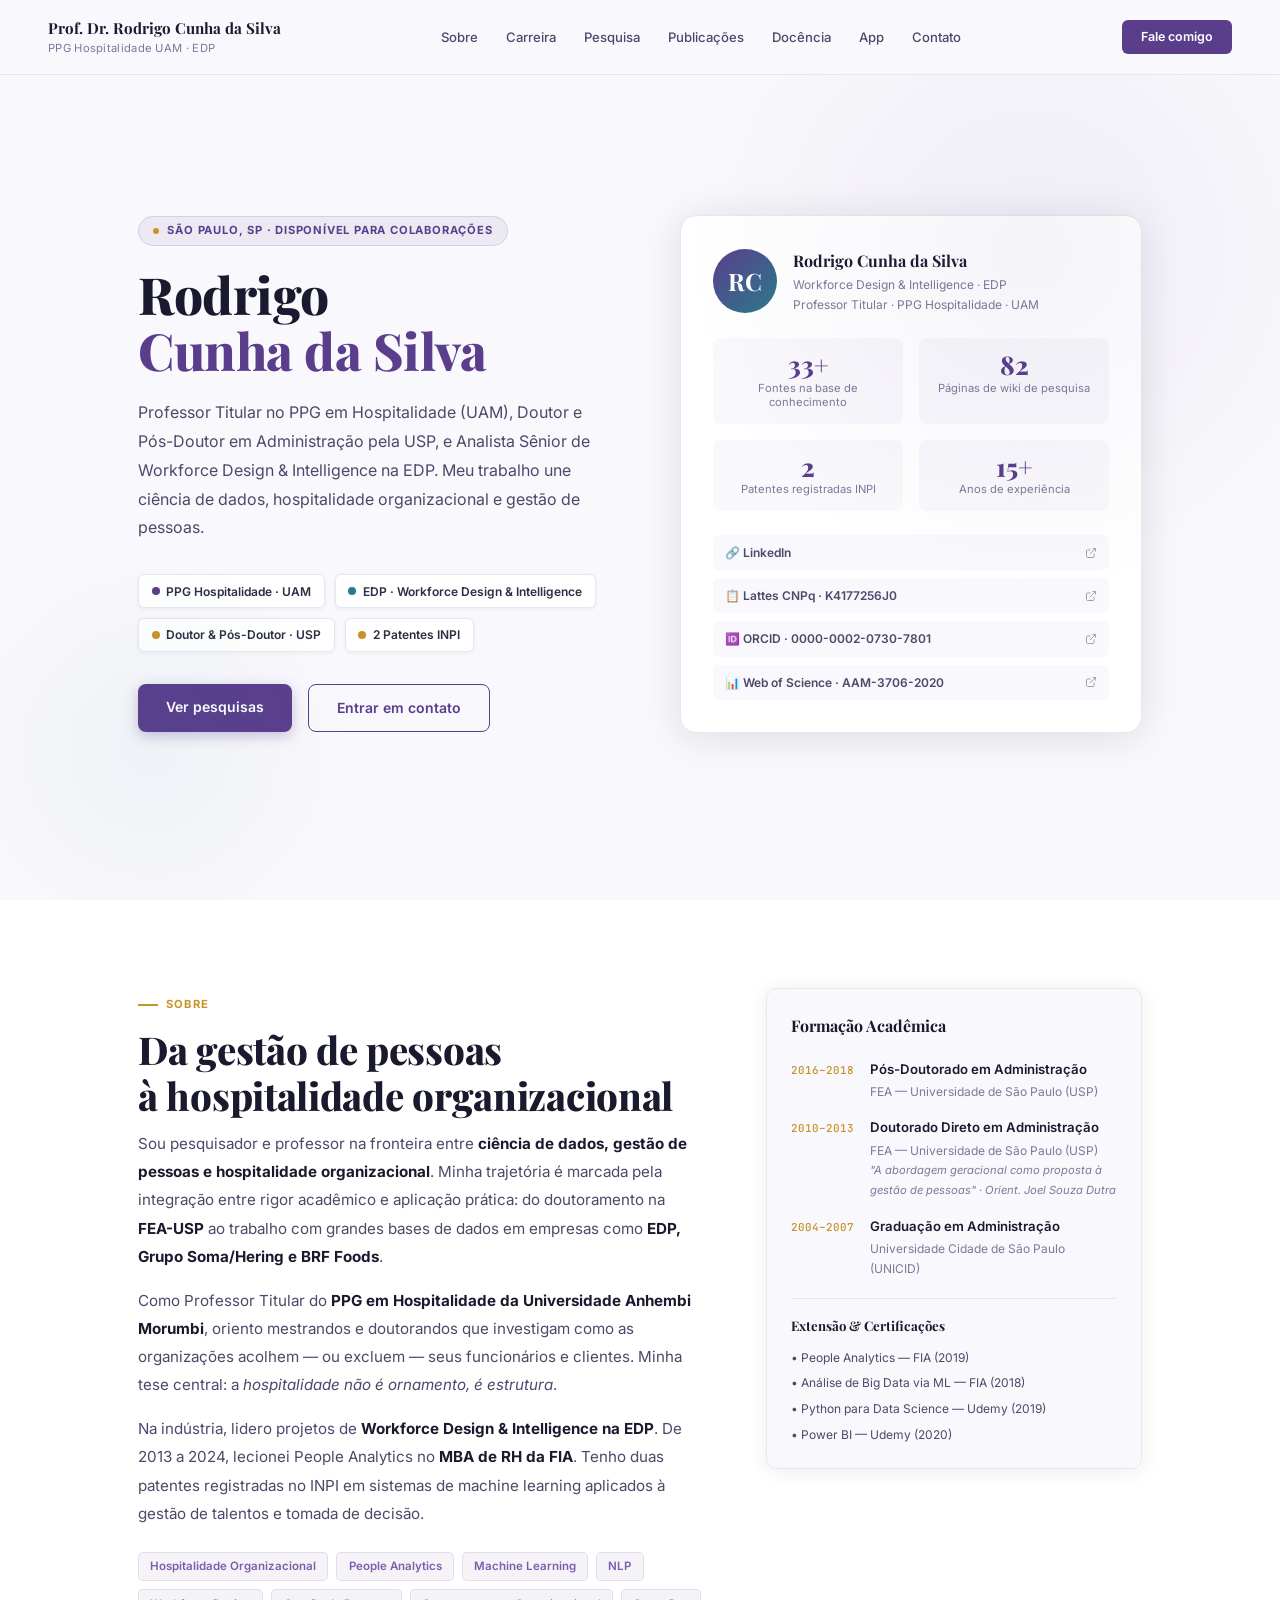
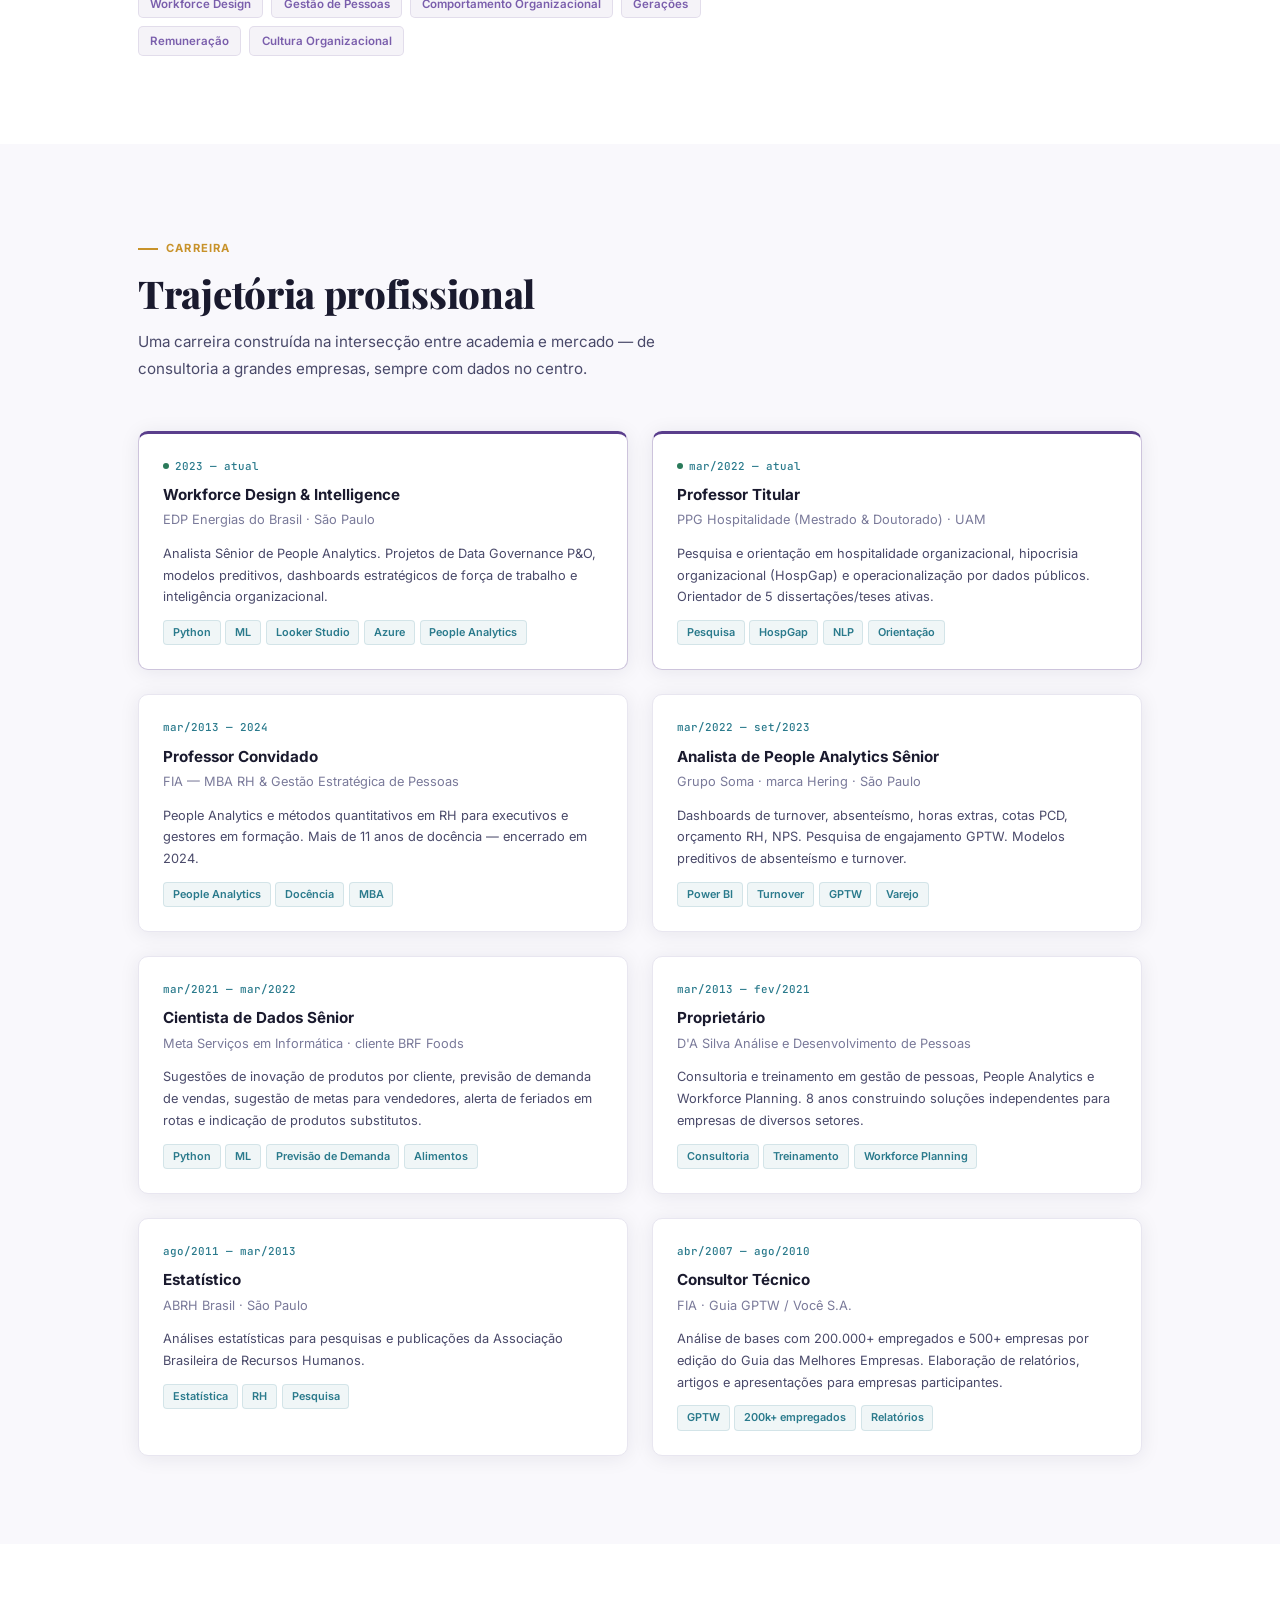
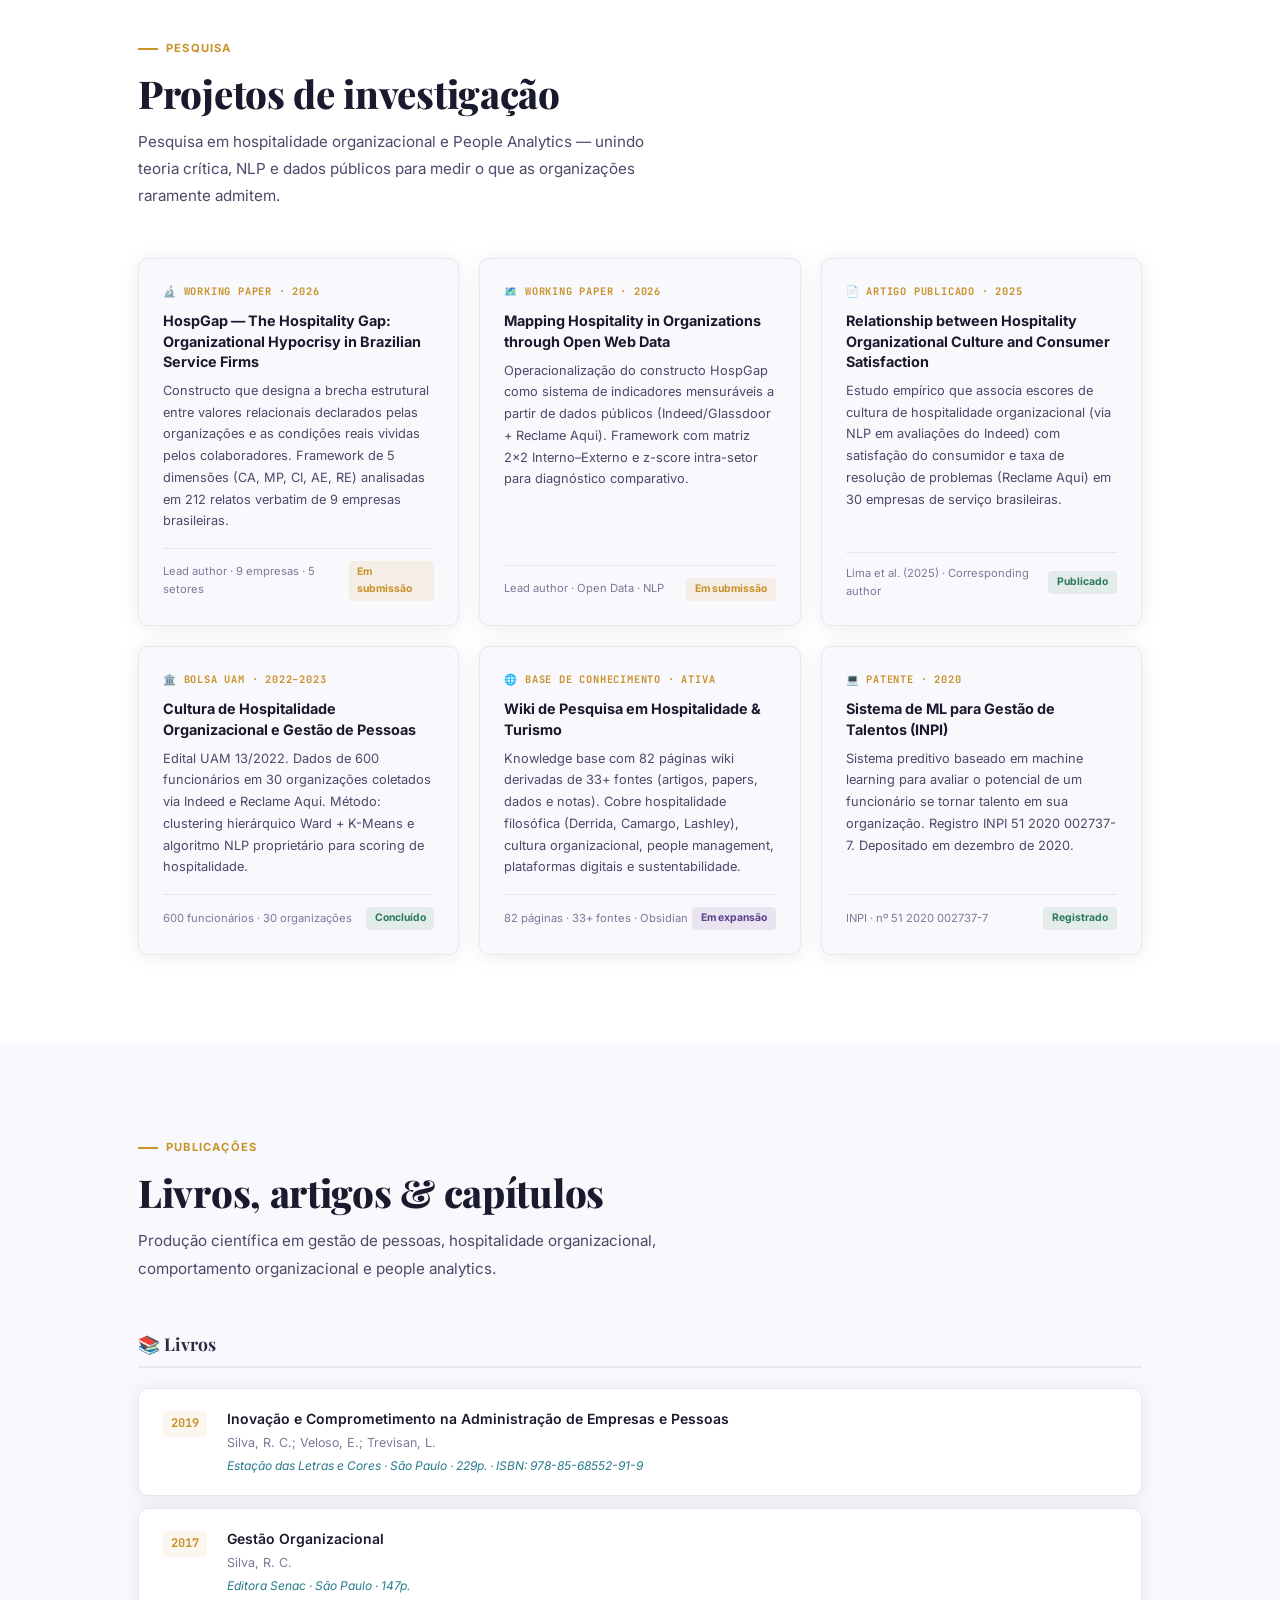
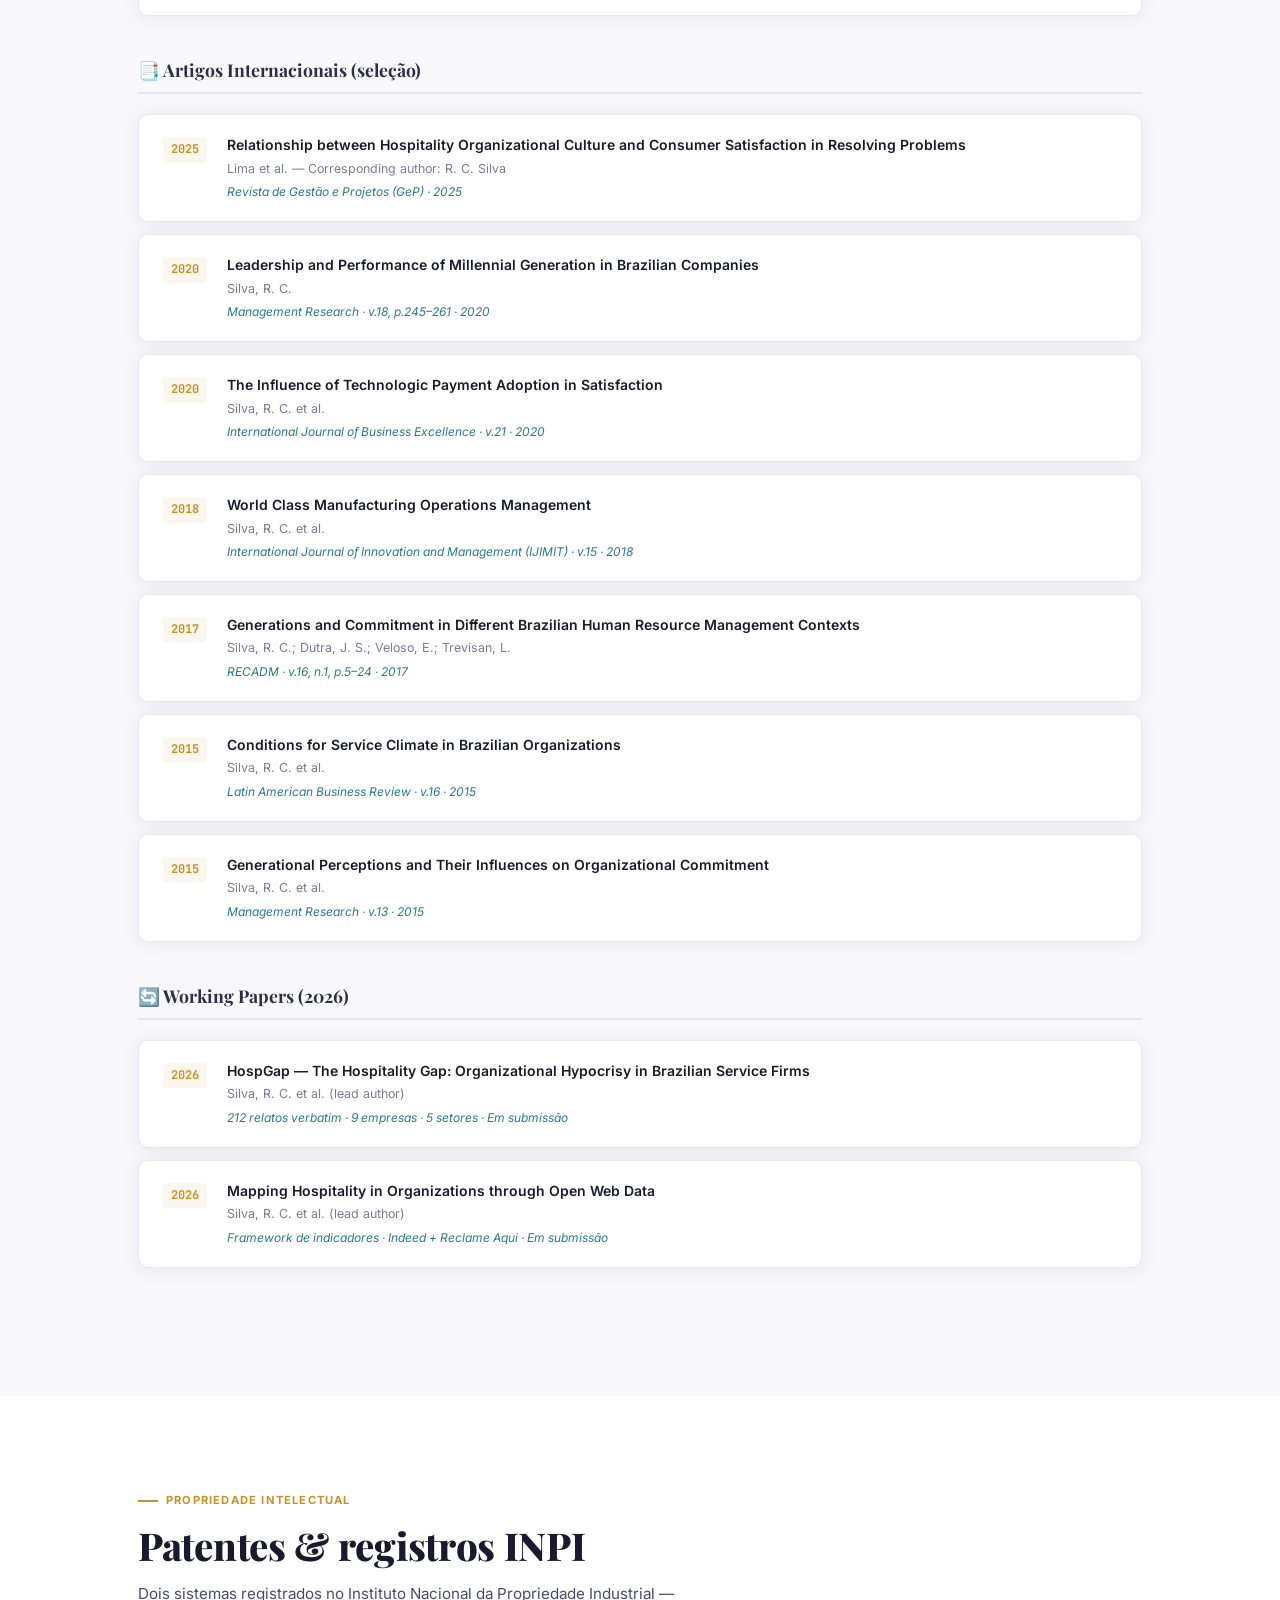
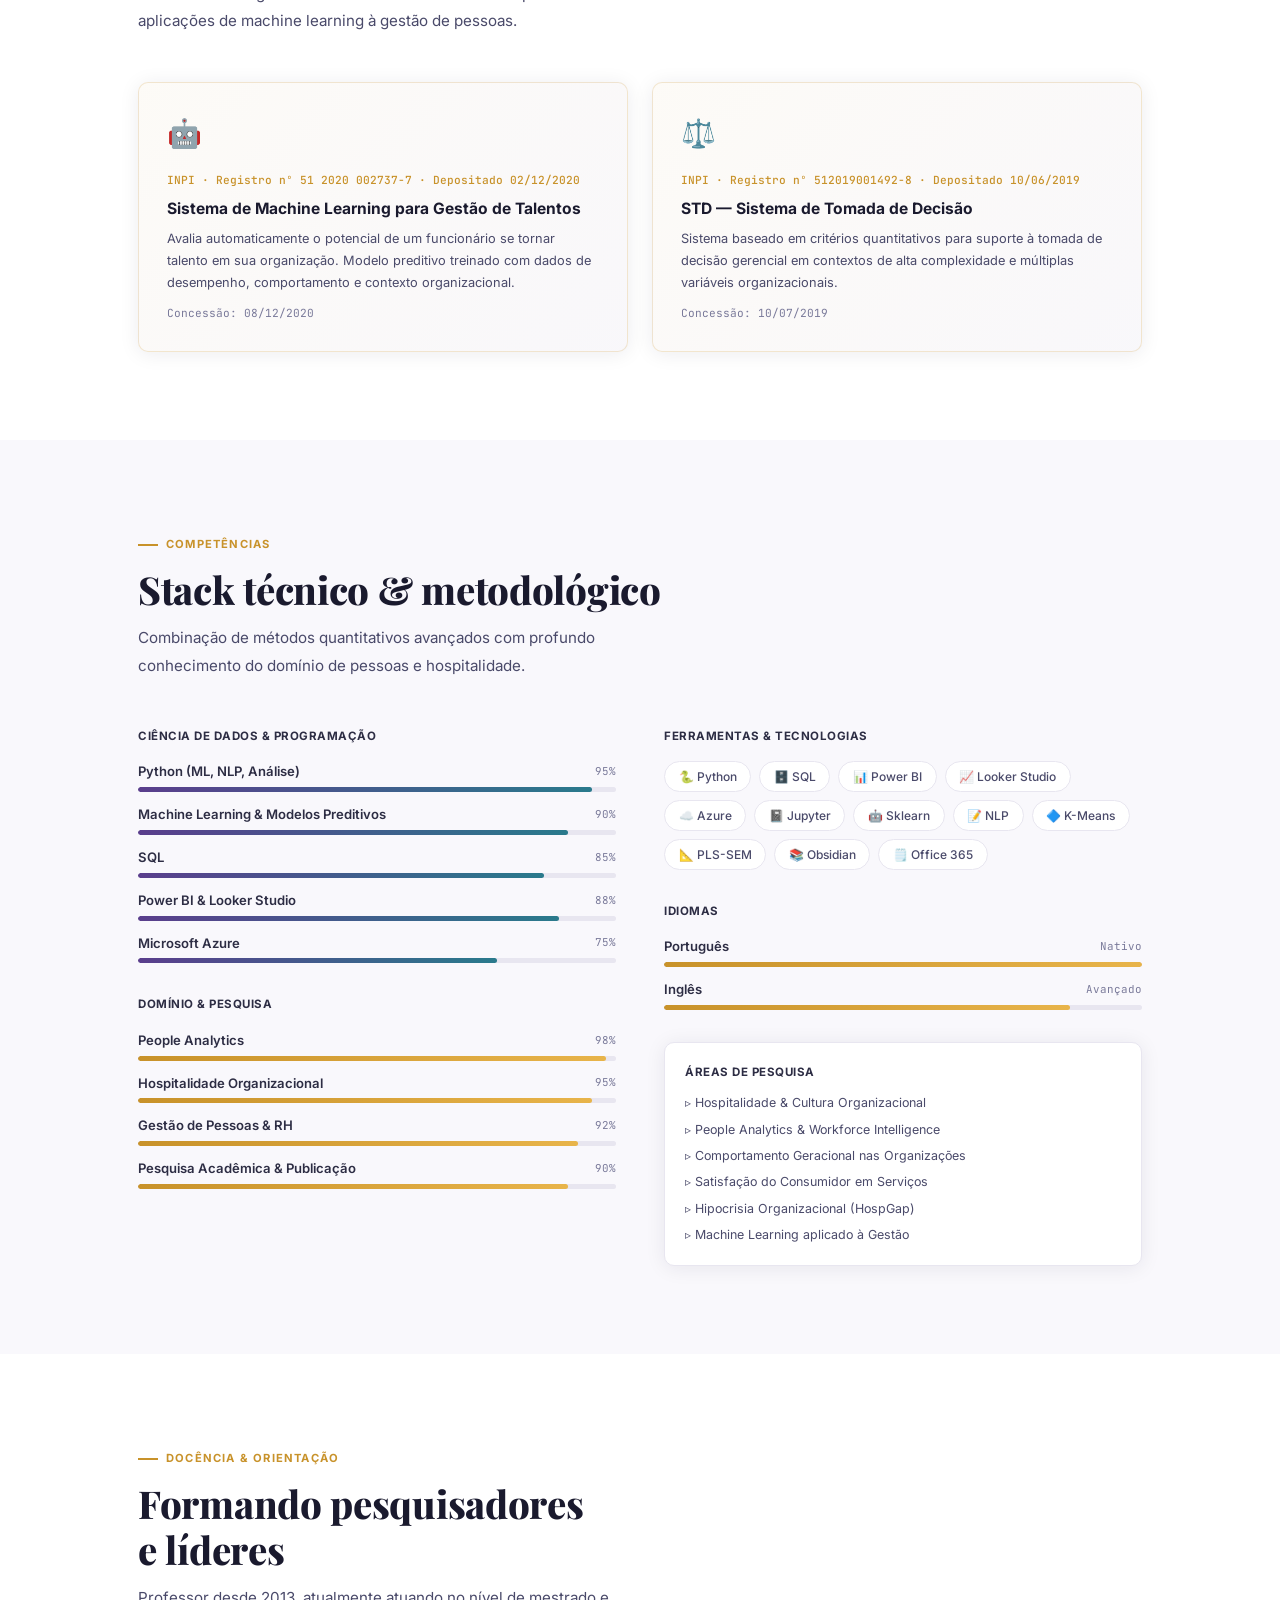
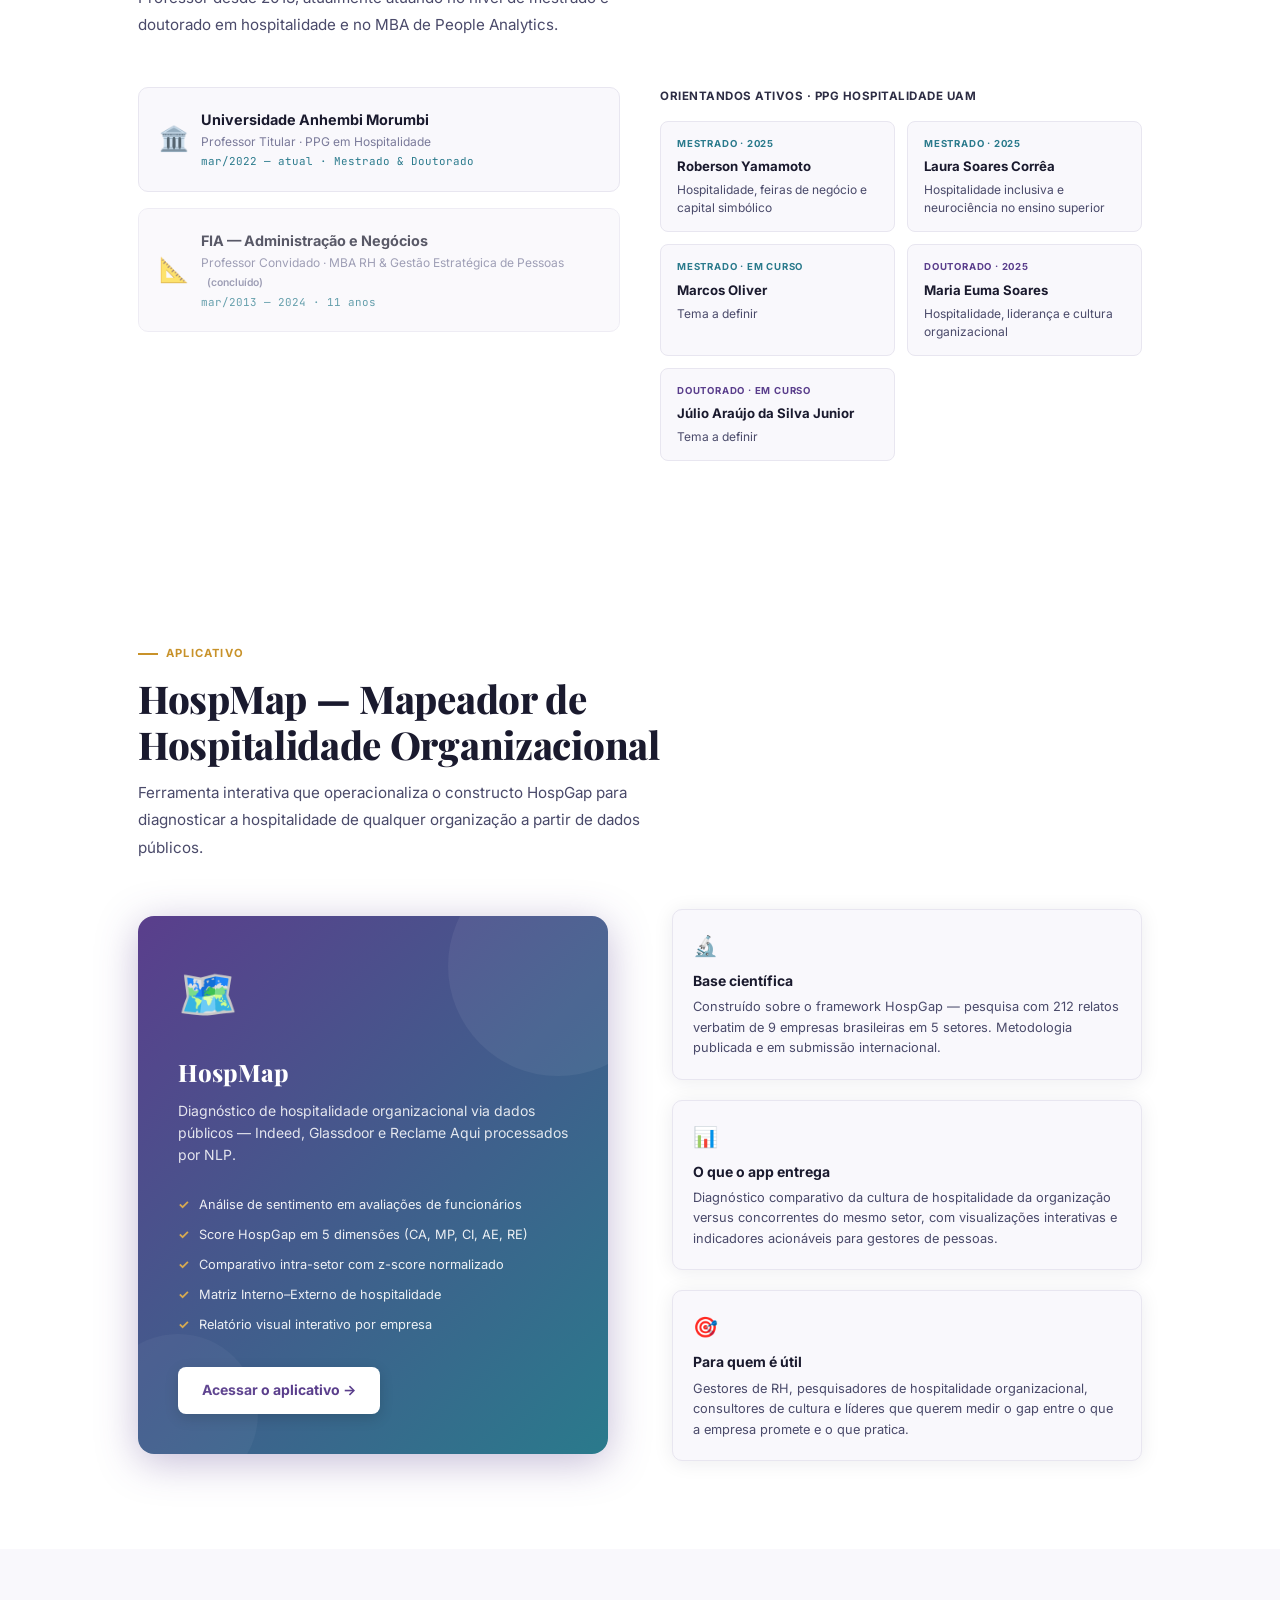
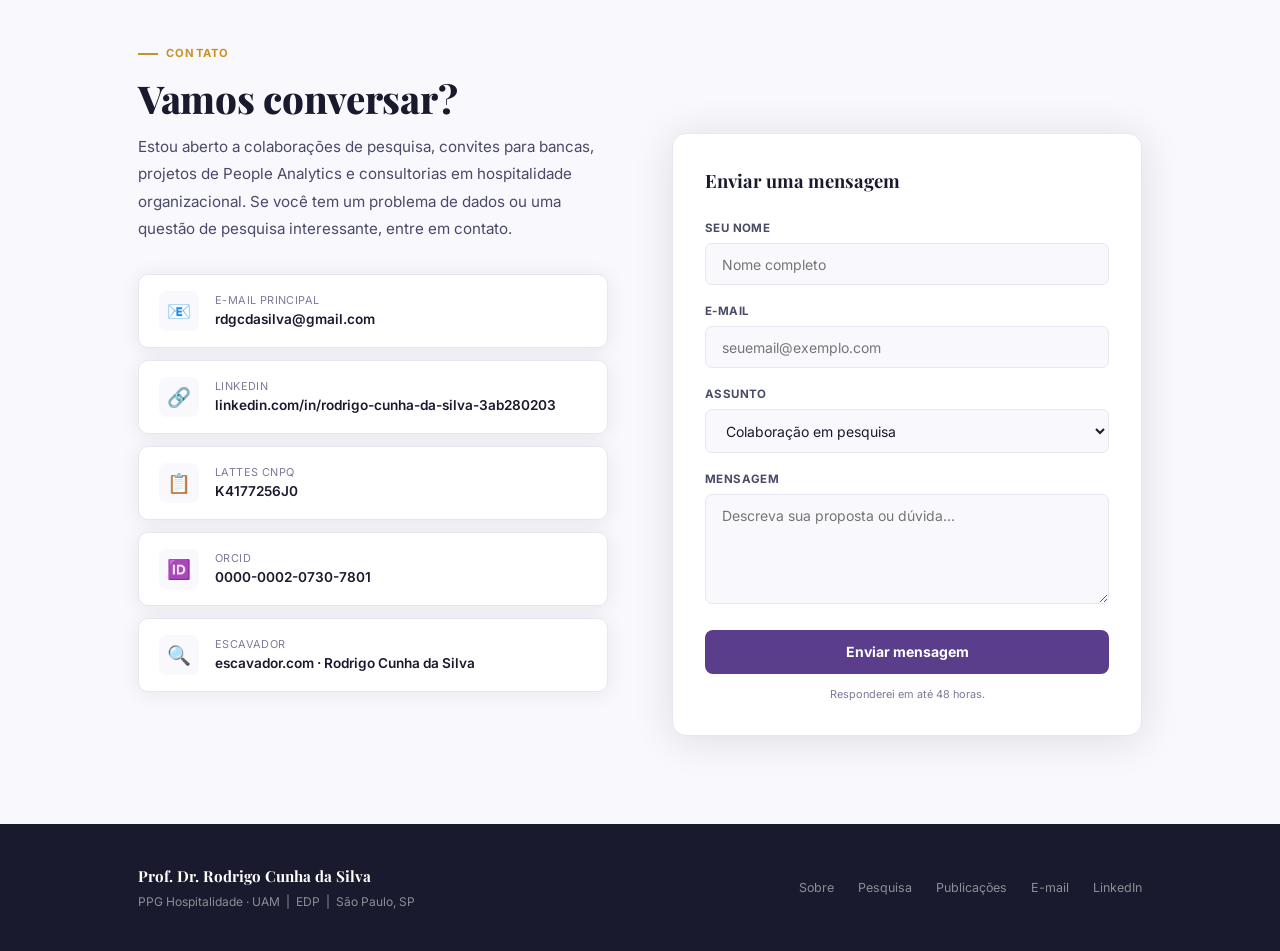
==== commit dc4cbf4b: "Clarifica FIA como experiência encerrada em 2024 - Texto do Sobre: "leciono" → "lecionei de 2013 a 2" ====
--- a/index.html
+++ b/index.html
@@ -567,7 +567,7 @@
           Como Professor Titular do <strong>PPG em Hospitalidade da Universidade Anhembi Morumbi</strong>, oriento mestrandos e doutorandos que investigam como as organizações acolhem — ou excluem — seus funcionários e clientes. Minha tese central: a <em>hospitalidade não é ornamento, é estrutura</em>.
         </p>
         <p>
-          Na indústria, lidero projetos de <strong>Workforce Design &amp; Intelligence na EDP</strong> e leciono People Analytics no <strong>MBA de RH da FIA</strong> desde 2013. Tenho duas patentes registradas no INPI em sistemas de machine learning aplicados à gestão de talentos e tomada de decisão.
+          Na indústria, lidero projetos de <strong>Workforce Design &amp; Intelligence na EDP</strong>. De 2013 a 2024, lecionei People Analytics no <strong>MBA de RH da FIA</strong>. Tenho duas patentes registradas no INPI em sistemas de machine learning aplicados à gestão de talentos e tomada de decisão.
         </p>
         <div class="about-tags">
           <span class="tag">Hospitalidade Organizacional</span>
@@ -649,7 +649,7 @@
         <div class="career-period">mar/2013 — 2024</div>
         <div class="career-role">Professor Convidado</div>
         <div class="career-org">FIA — MBA RH &amp; Gestão Estratégica de Pessoas</div>
-        <div class="career-desc">People Analytics e métodos quantitativos em RH para executivos e gestores em formação. Mais de 11 anos de docência continuada.</div>
+        <div class="career-desc">People Analytics e métodos quantitativos em RH para executivos e gestores em formação. Mais de 11 anos de docência — encerrado em 2024.</div>
         <div class="career-chips"><span class="chip">People Analytics</span><span class="chip">Docência</span><span class="chip">MBA</span></div>
       </div>
 
@@ -1014,11 +1014,11 @@
               <div class="inst-period">mar/2022 — atual · Mestrado &amp; Doutorado</div>
             </div>
           </div>
-          <div class="teaching-inst">
+          <div class="teaching-inst" style="opacity:.72">
             <div class="inst-icon">📐</div>
             <div>
               <div class="inst-name">FIA — Administração e Negócios</div>
-              <div class="inst-role">Professor Convidado · MBA RH &amp; Gestão Estratégica de Pessoas</div>
+              <div class="inst-role">Professor Convidado · MBA RH &amp; Gestão Estratégica de Pessoas <span style="font-size:.65rem;color:var(--muted);font-weight:600;margin-left:.4rem">(concluído)</span></div>
               <div class="inst-period">mar/2013 — 2024 · 11 anos</div>
             </div>
           </div>
@@ -1076,7 +1076,7 @@
           <div class="app-feature">Matriz Interno–Externo de hospitalidade</div>
           <div class="app-feature">Relatório visual interativo por empresa</div>
         </div>
-        <a href="[URL_DO_APP]" target="_blank" rel="noopener" class="app-cta">
+        <a href="https://rdgcdasilva.github.io/Insurance/mapeamento-hospitalidade.html" target="_blank" rel="noopener" class="app-cta">
           Acessar o aplicativo →
         </a>
       </div>
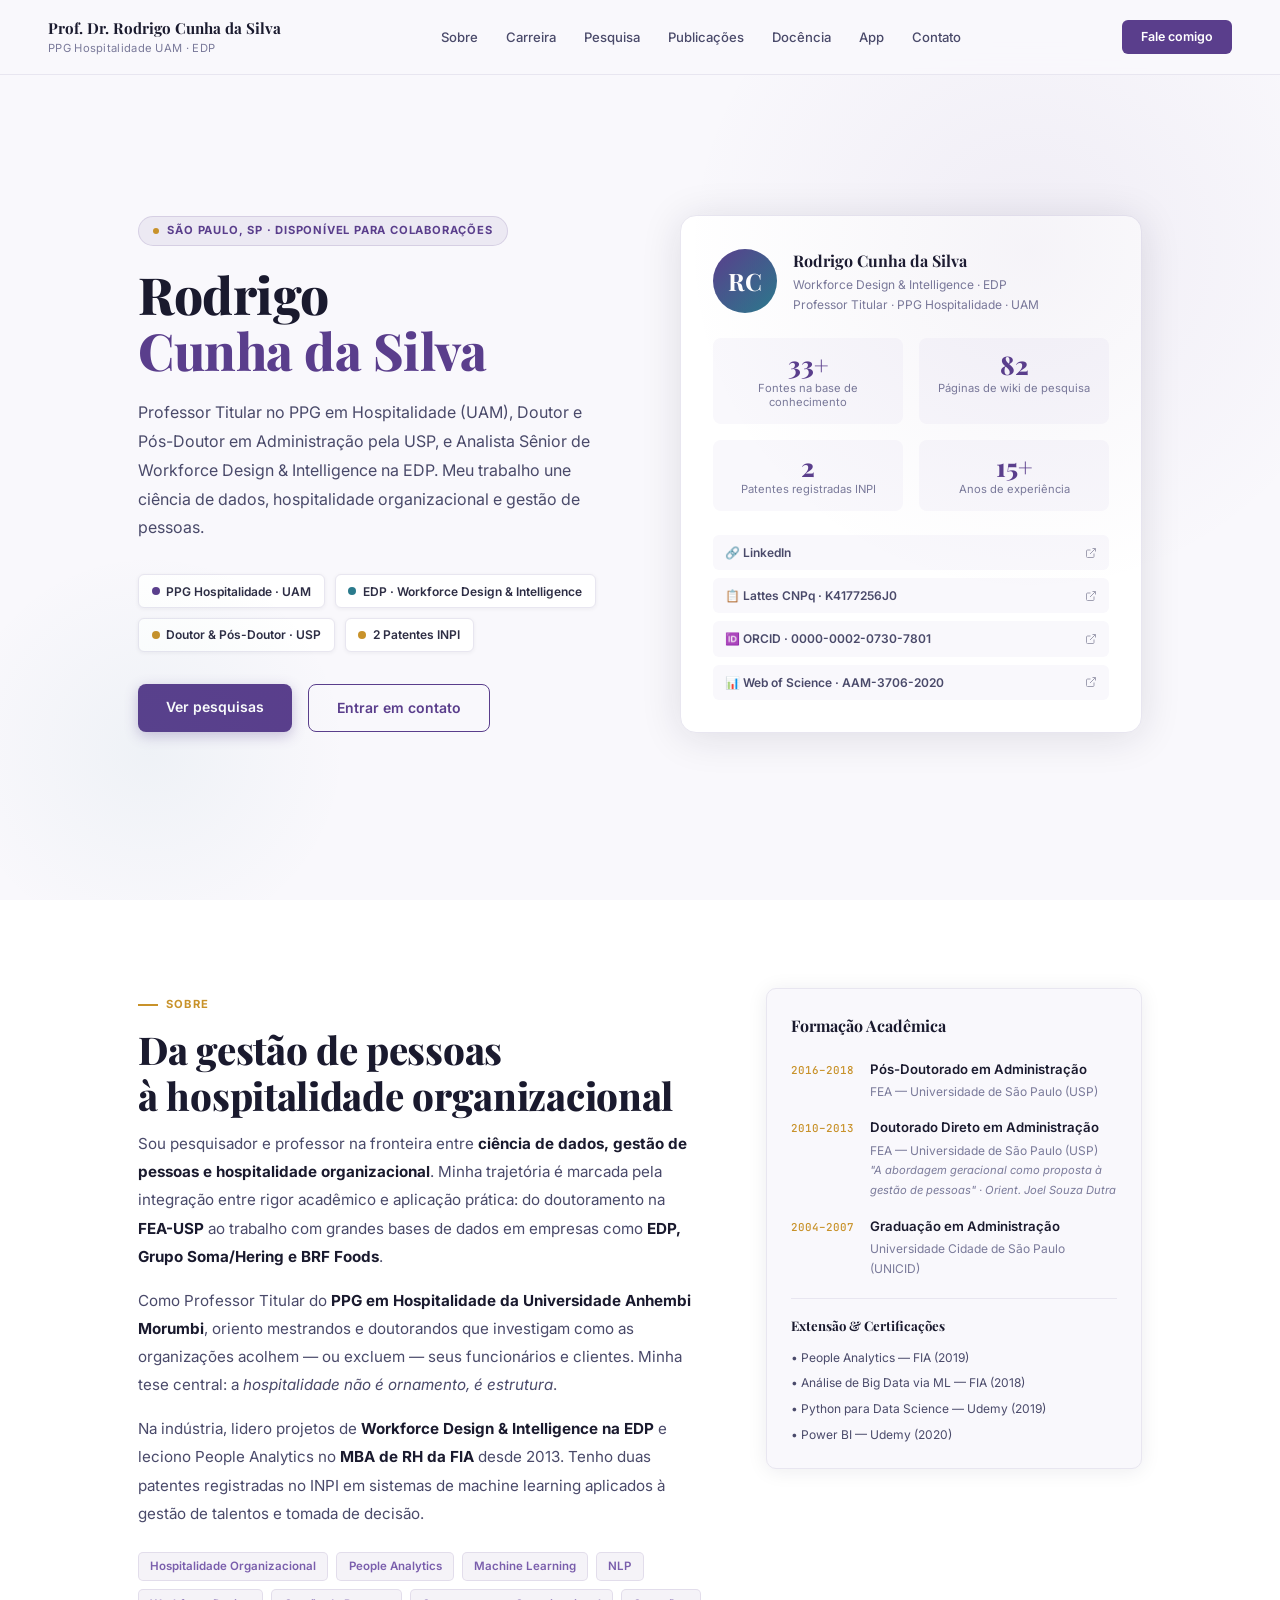
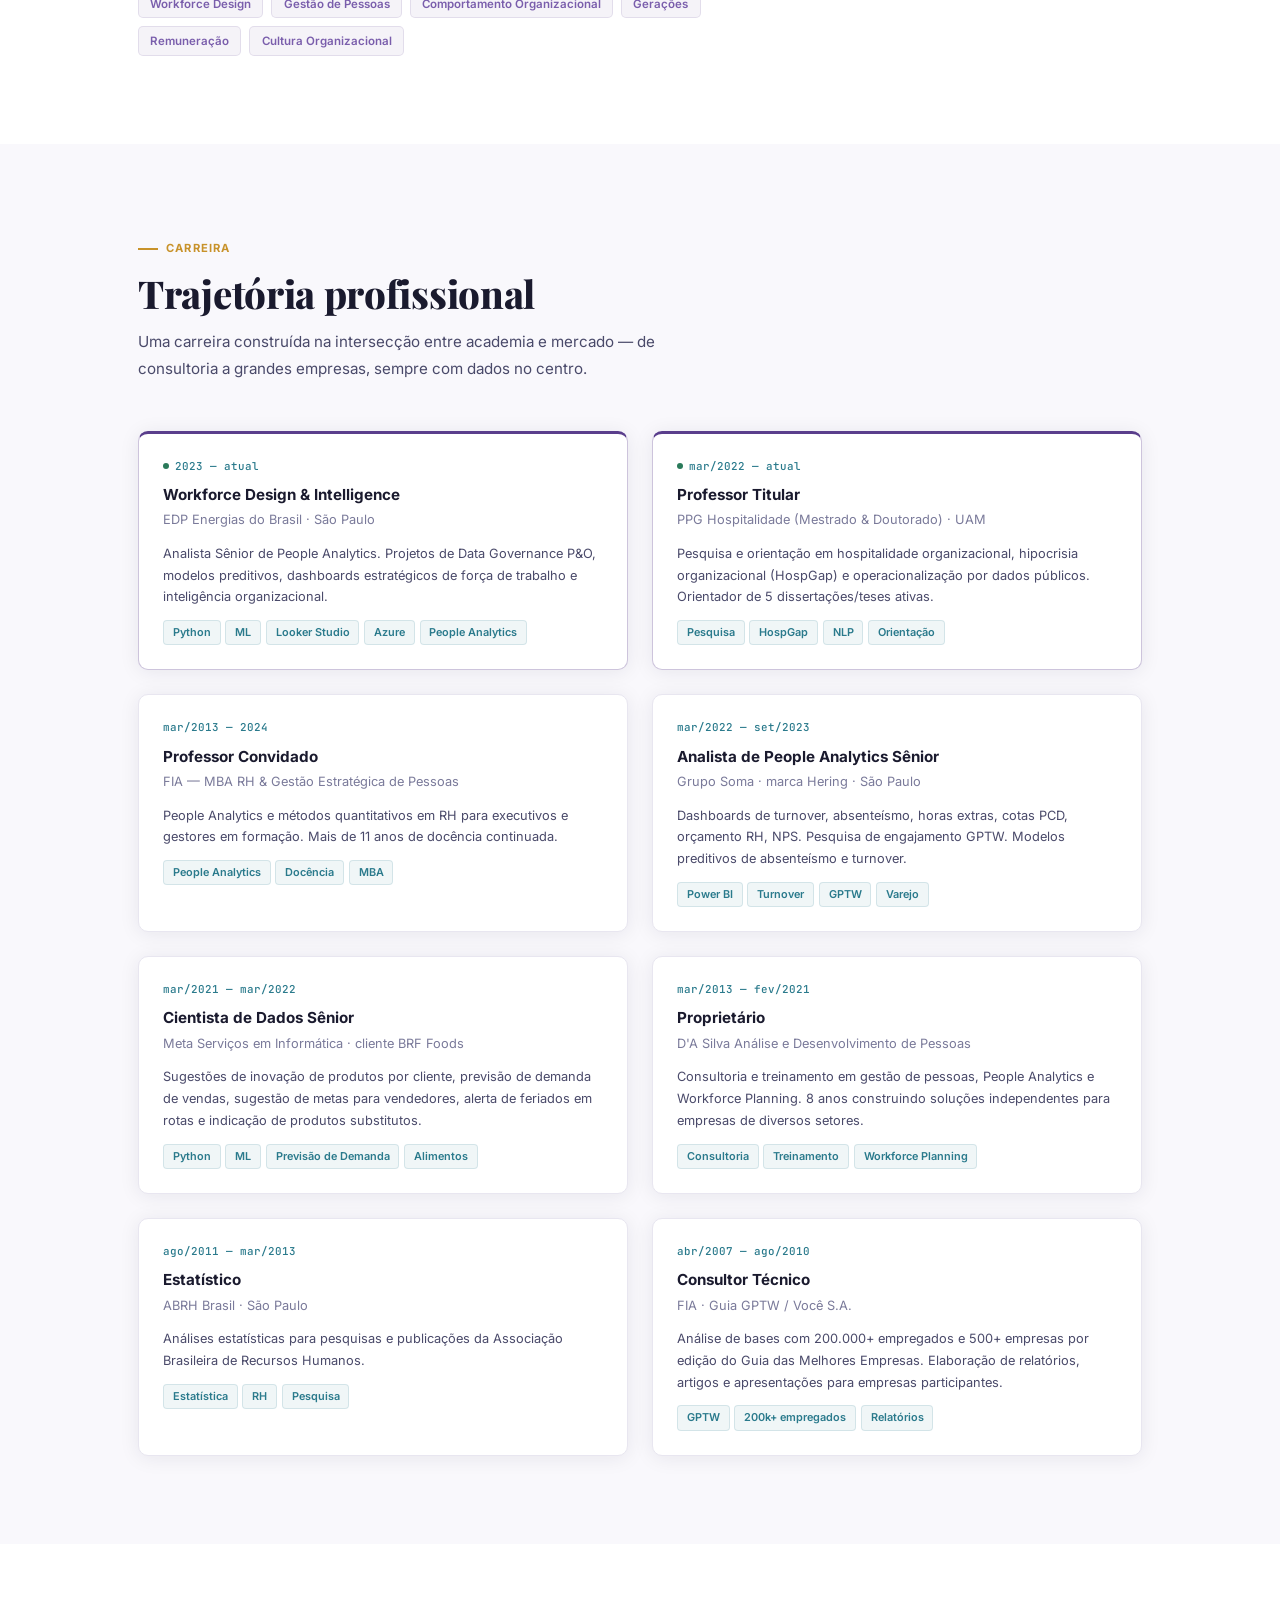
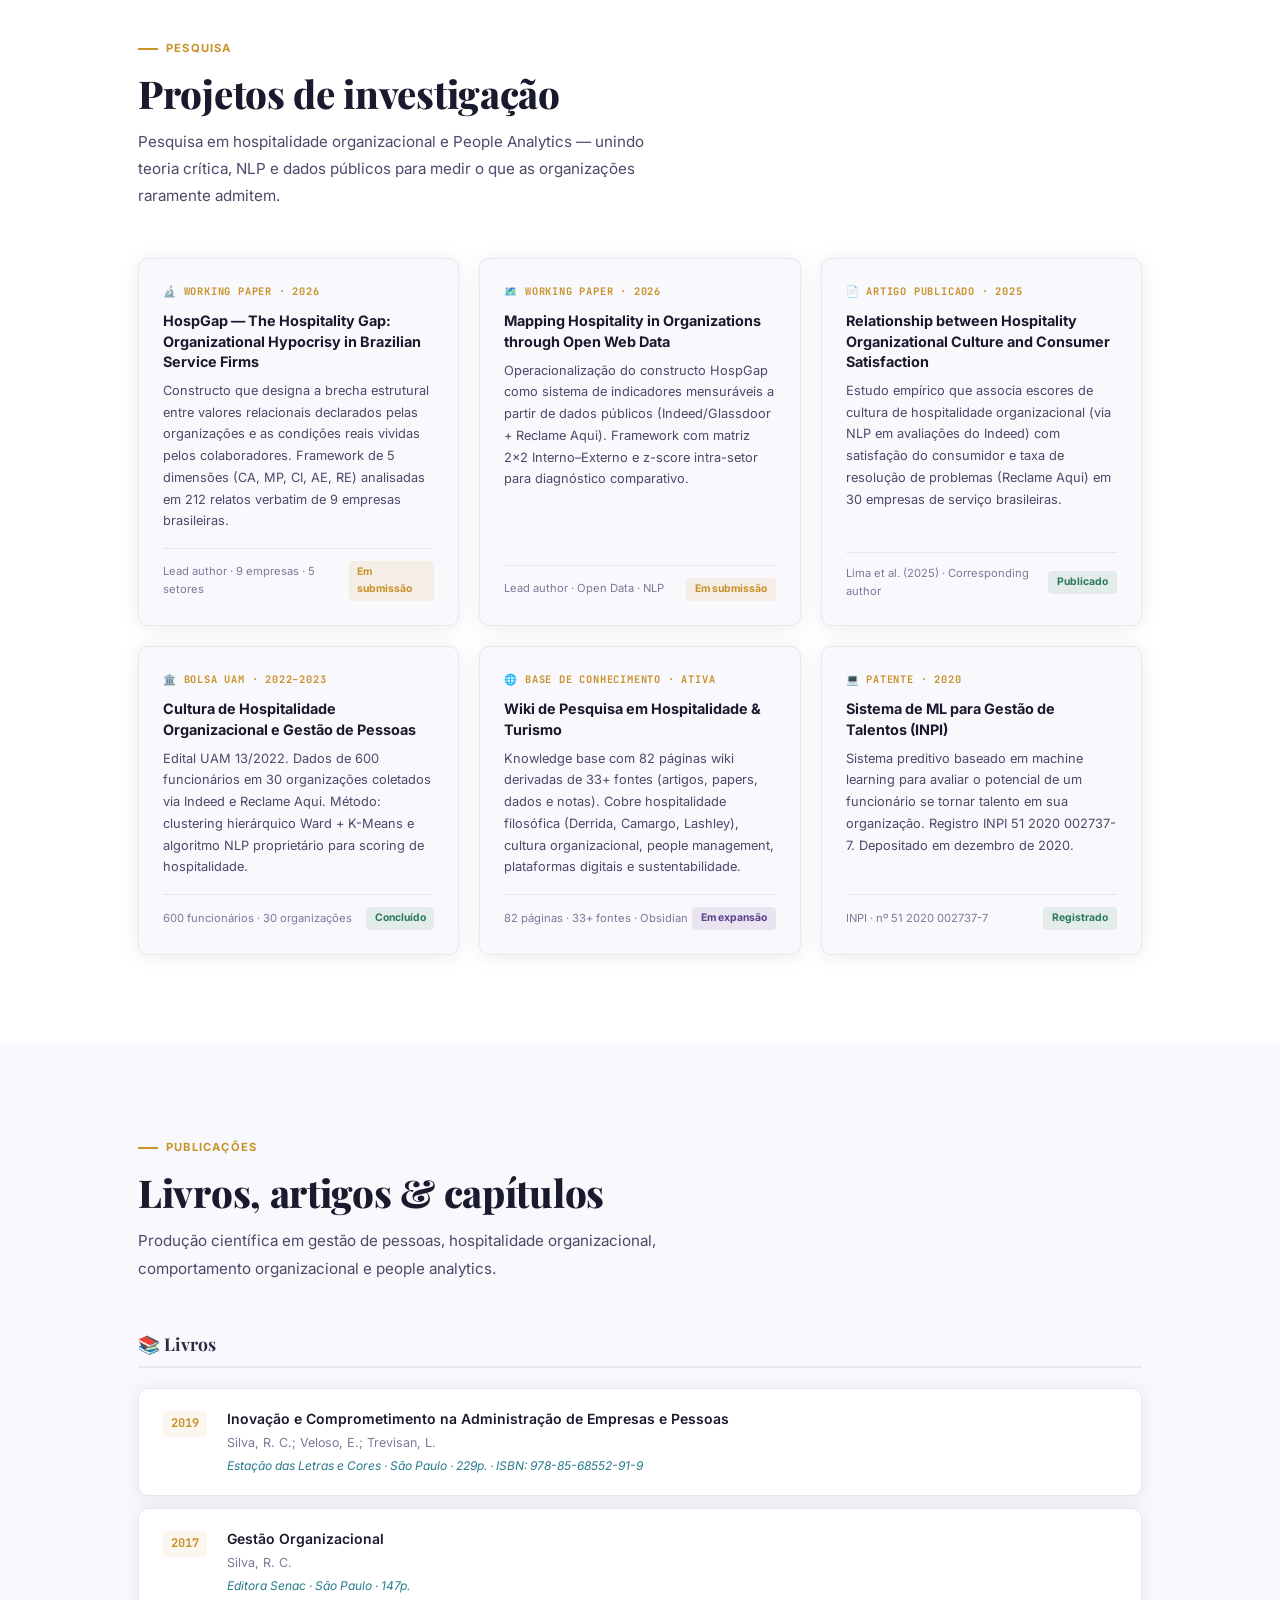
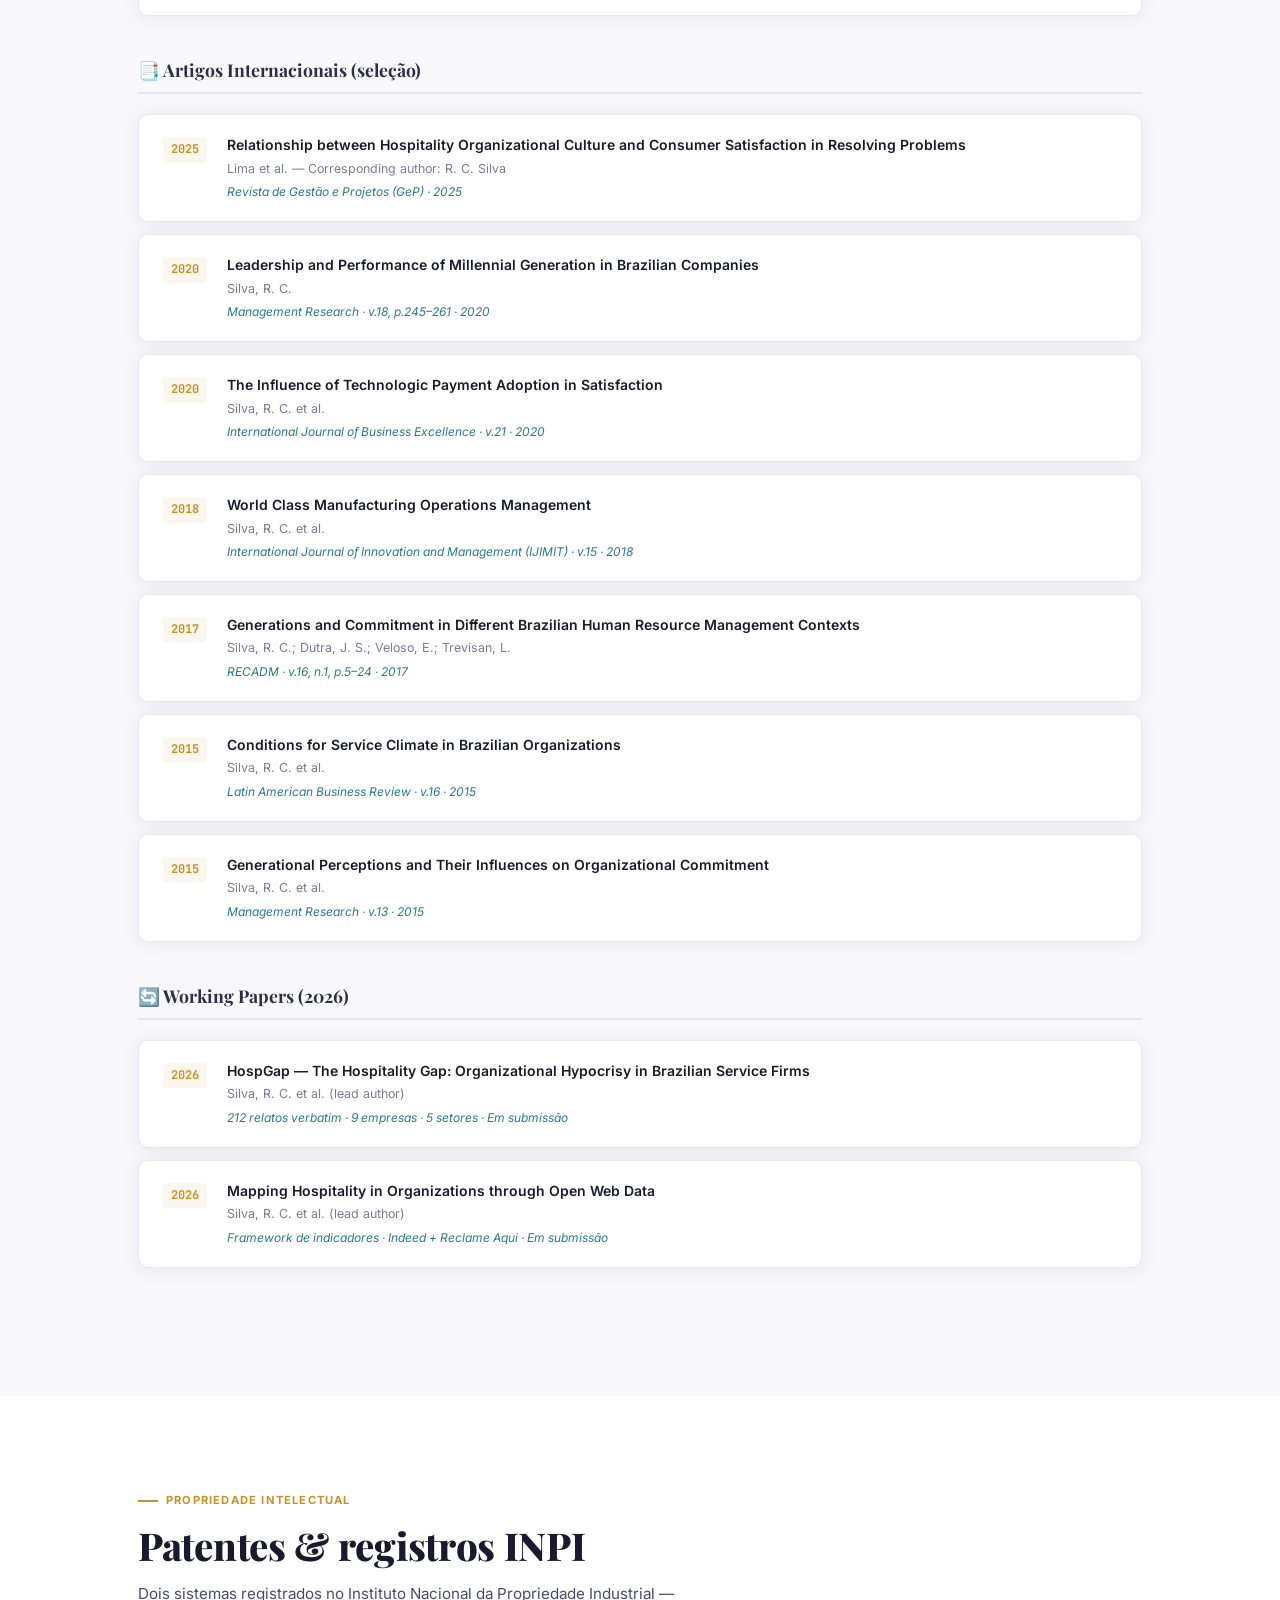
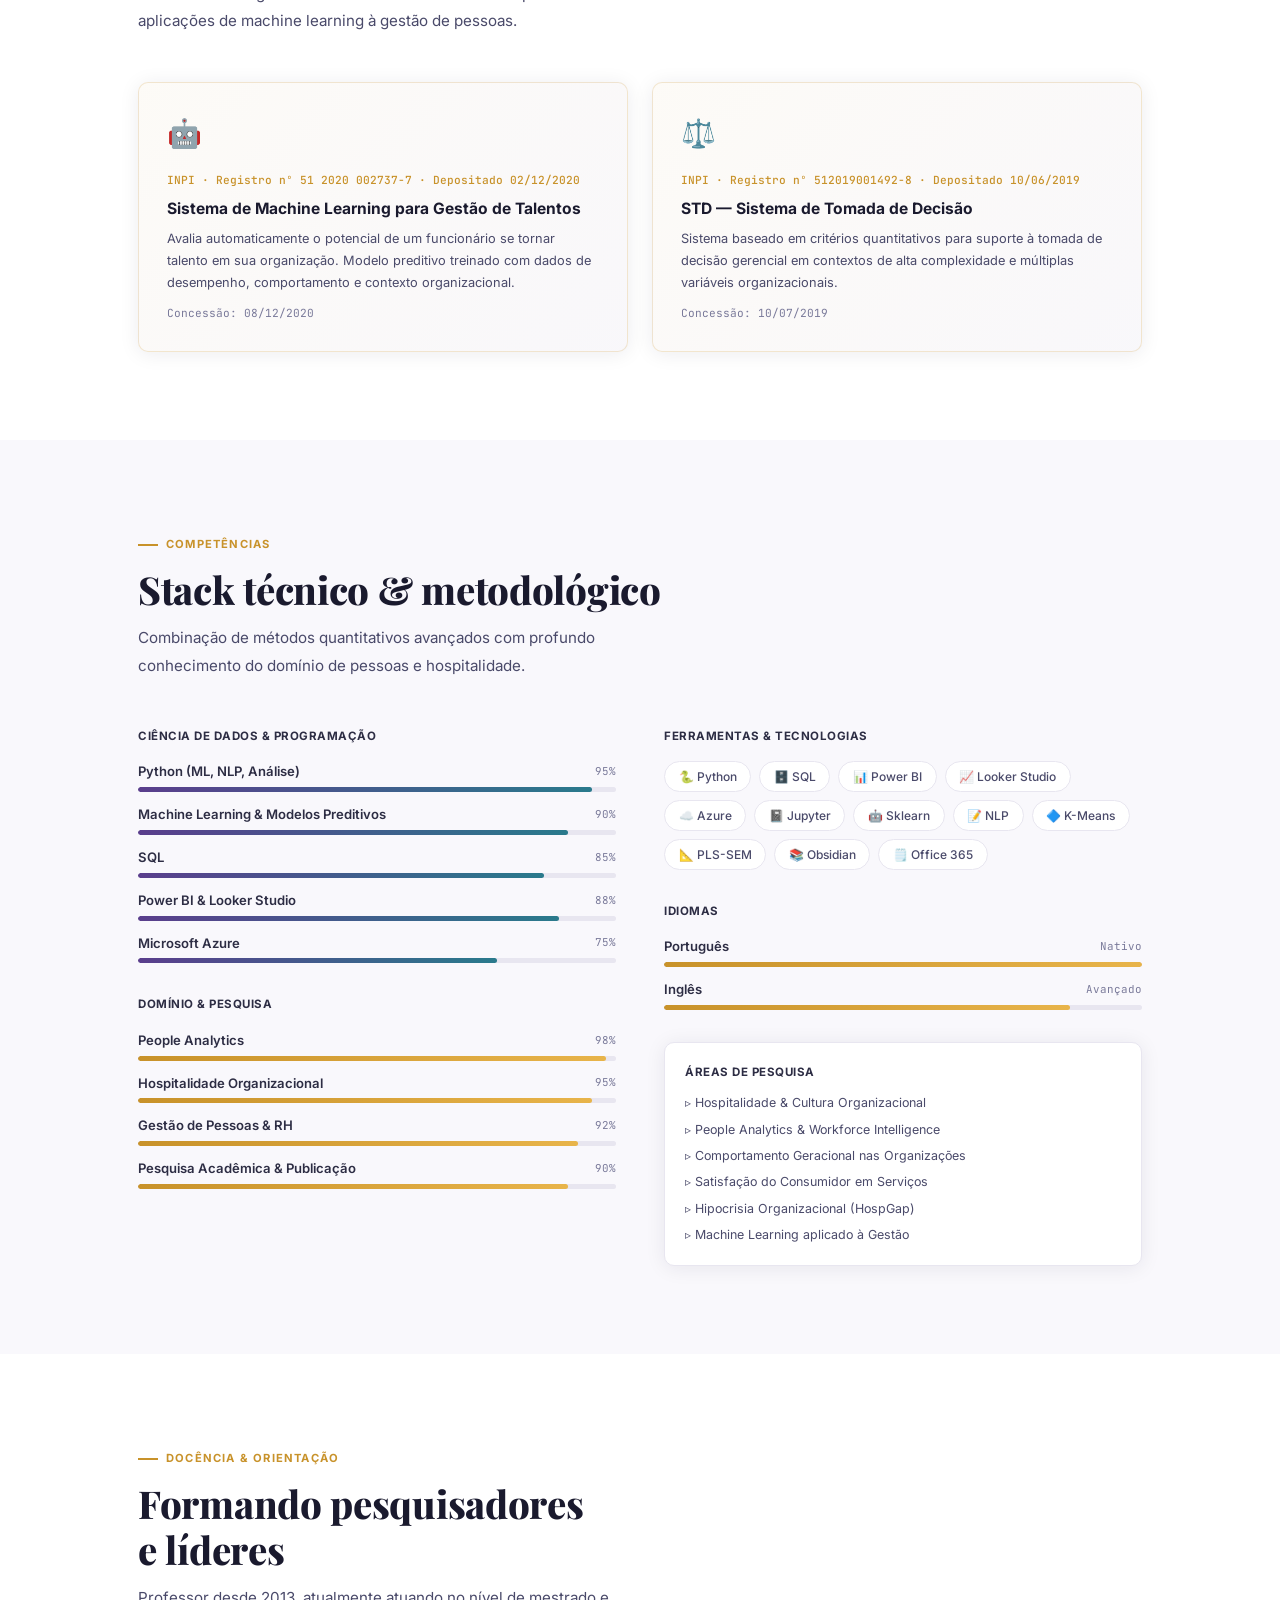
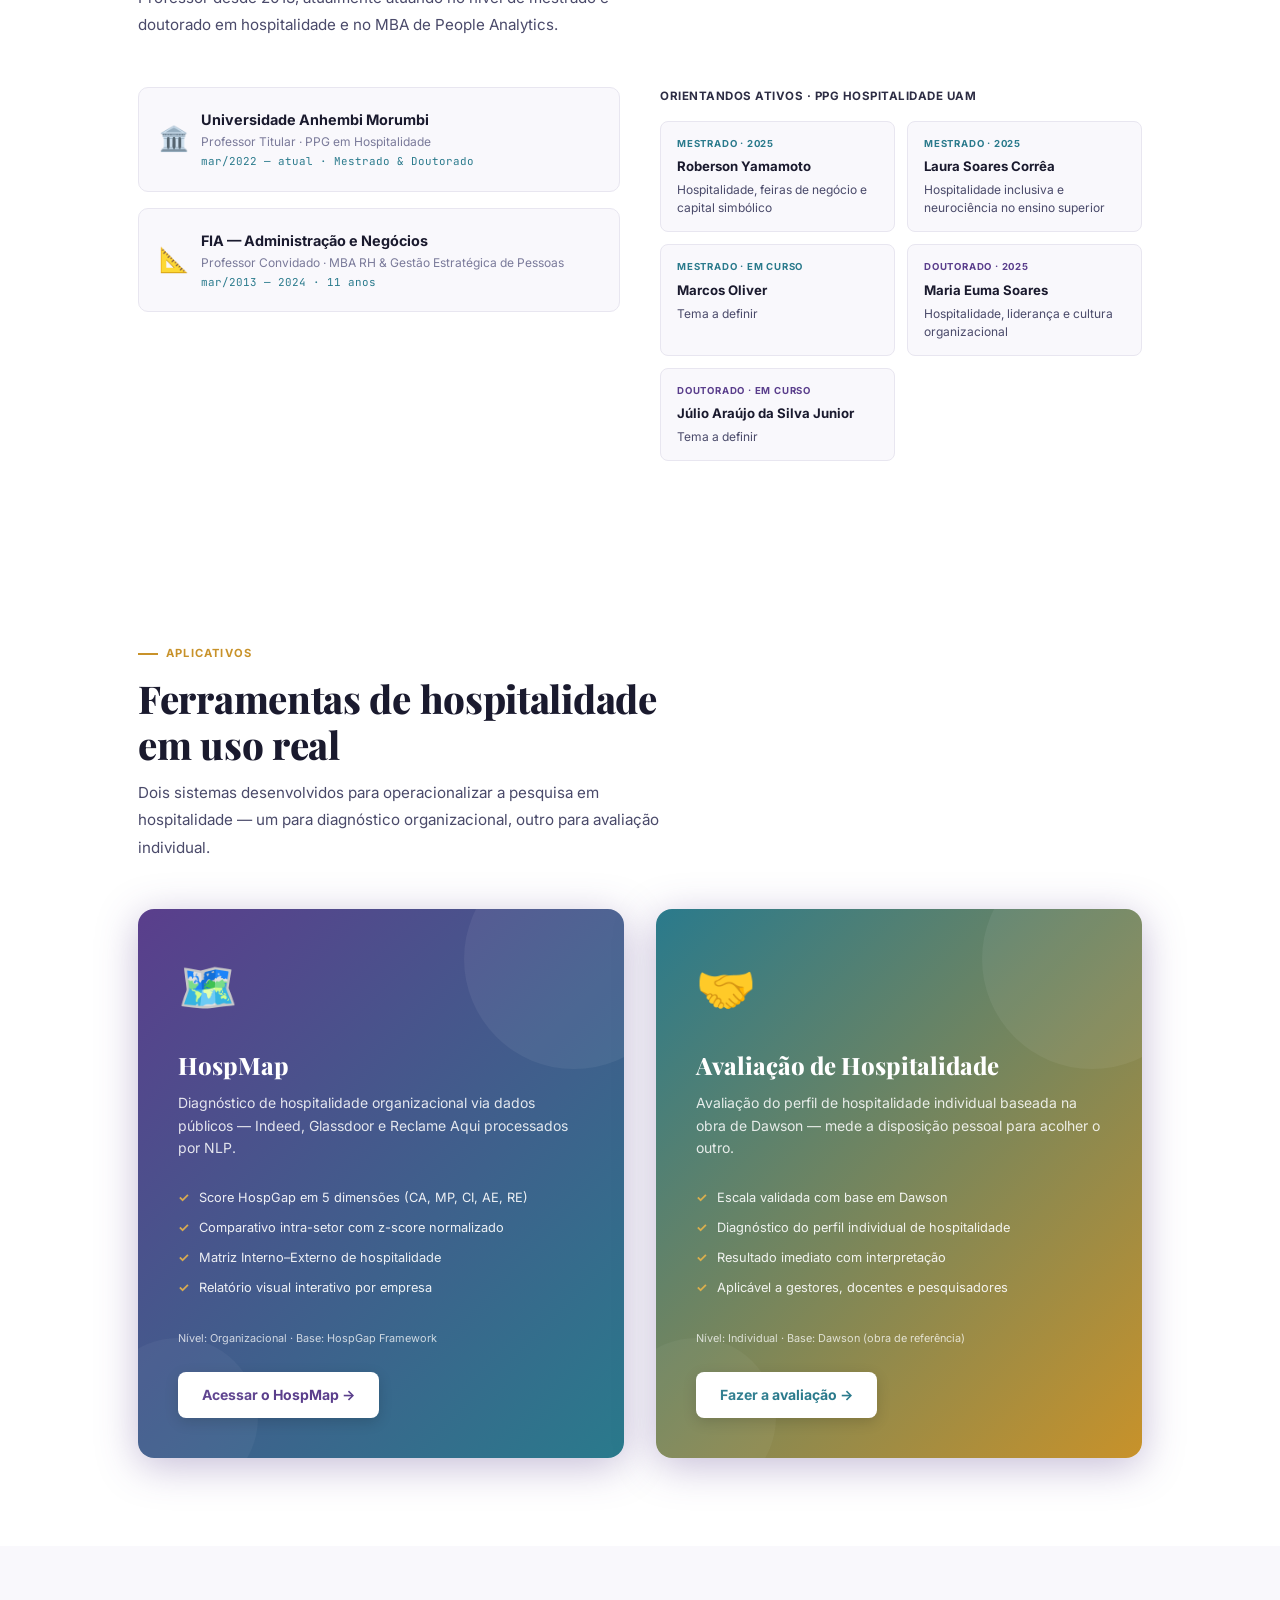
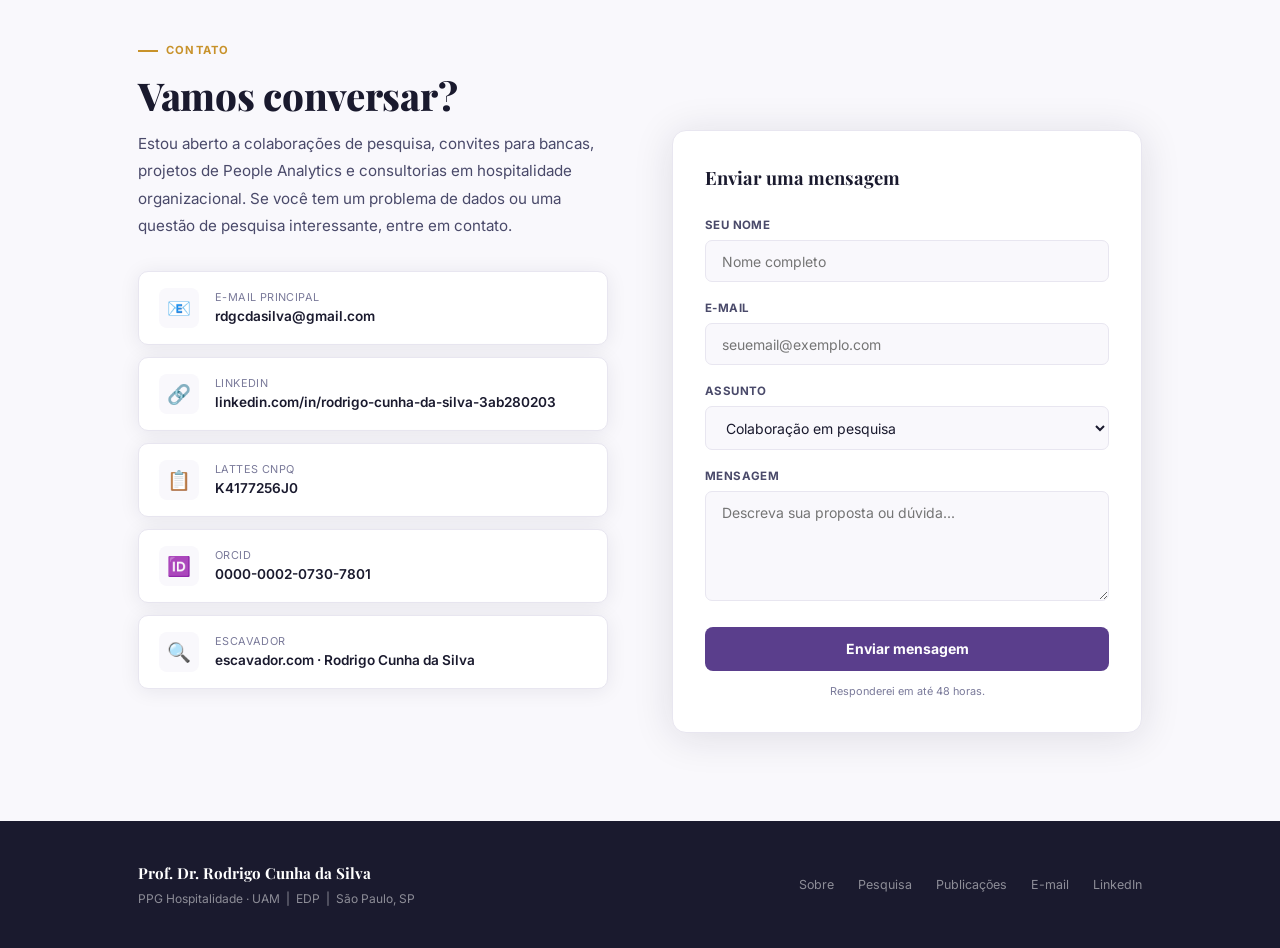
==== commit db11f79c: "Add individual hospitality assessment app (Dawson) alongside HospMap" ====
--- a/index.html
+++ b/index.html
@@ -359,6 +359,9 @@
     .app-showcase {
       display: grid; grid-template-columns: 1fr 1fr; gap: 4rem; align-items: center;
     }
+    .apps-grid {
+      display: grid; grid-template-columns: 1fr 1fr; gap: 2rem; align-items: start;
+    }
     .app-card-main {
       background: linear-gradient(135deg, var(--accent), var(--teal));
       border-radius: 16px; padding: 2.5rem;
@@ -464,7 +467,7 @@
       .nav-links { display: none; }
       .hero-inner { grid-template-columns: 1fr; gap: 2.5rem; }
       .inner { padding: 0 1.5rem; }
-      .about-grid, .career-grid, .research-grid, .contact-layout, .teaching-grid, .patents-grid, .skills-layout { grid-template-columns: 1fr; }
+      .about-grid, .career-grid, .research-grid, .contact-layout, .teaching-grid, .patents-grid, .skills-layout, .apps-grid { grid-template-columns: 1fr; }
       .orientandos-grid { grid-template-columns: 1fr; }
     }
 
@@ -567,7 +570,7 @@
           Como Professor Titular do <strong>PPG em Hospitalidade da Universidade Anhembi Morumbi</strong>, oriento mestrandos e doutorandos que investigam como as organizações acolhem — ou excluem — seus funcionários e clientes. Minha tese central: a <em>hospitalidade não é ornamento, é estrutura</em>.
         </p>
         <p>
-          Na indústria, lidero projetos de <strong>Workforce Design &amp; Intelligence na EDP</strong>. De 2013 a 2024, lecionei People Analytics no <strong>MBA de RH da FIA</strong>. Tenho duas patentes registradas no INPI em sistemas de machine learning aplicados à gestão de talentos e tomada de decisão.
+          Na indústria, lidero projetos de <strong>Workforce Design &amp; Intelligence na EDP</strong> e leciono People Analytics no <strong>MBA de RH da FIA</strong> desde 2013. Tenho duas patentes registradas no INPI em sistemas de machine learning aplicados à gestão de talentos e tomada de decisão.
         </p>
         <div class="about-tags">
           <span class="tag">Hospitalidade Organizacional</span>
@@ -649,7 +652,7 @@
         <div class="career-period">mar/2013 — 2024</div>
         <div class="career-role">Professor Convidado</div>
         <div class="career-org">FIA — MBA RH &amp; Gestão Estratégica de Pessoas</div>
-        <div class="career-desc">People Analytics e métodos quantitativos em RH para executivos e gestores em formação. Mais de 11 anos de docência — encerrado em 2024.</div>
+        <div class="career-desc">People Analytics e métodos quantitativos em RH para executivos e gestores em formação. Mais de 11 anos de docência continuada.</div>
         <div class="career-chips"><span class="chip">People Analytics</span><span class="chip">Docência</span><span class="chip">MBA</span></div>
       </div>
 
@@ -1014,11 +1017,11 @@
               <div class="inst-period">mar/2022 — atual · Mestrado &amp; Doutorado</div>
             </div>
           </div>
-          <div class="teaching-inst" style="opacity:.72">
+          <div class="teaching-inst">
             <div class="inst-icon">📐</div>
             <div>
               <div class="inst-name">FIA — Administração e Negócios</div>
-              <div class="inst-role">Professor Convidado · MBA RH &amp; Gestão Estratégica de Pessoas <span style="font-size:.65rem;color:var(--muted);font-weight:600;margin-left:.4rem">(concluído)</span></div>
+              <div class="inst-role">Professor Convidado · MBA RH &amp; Gestão Estratégica de Pessoas</div>
               <div class="inst-period">mar/2013 — 2024 · 11 anos</div>
             </div>
           </div>
@@ -1061,42 +1064,45 @@
 <!-- APP -->
 <section id="app">
   <div class="inner">
-    <span class="section-eyebrow">Aplicativo</span>
-    <h2>HospMap — Mapeador de<br/>Hospitalidade Organizacional</h2>
-    <p class="section-lead">Ferramenta interativa que operacionaliza o constructo HospGap para diagnosticar a hospitalidade de qualquer organização a partir de dados públicos.</p>
-    <div class="app-showcase fade">
+    <span class="section-eyebrow">Aplicativos</span>
+    <h2>Ferramentas de hospitalidade<br/>em uso real</h2>
+    <p class="section-lead">Dois sistemas desenvolvidos para operacionalizar a pesquisa em hospitalidade — um para diagnóstico organizacional, outro para avaliação individual.</p>
+    <div class="apps-grid fade">
+
+      <!-- APP 1 -->
       <div class="app-card-main">
         <div class="app-icon-big">🗺️</div>
         <div class="app-name">HospMap</div>
         <div class="app-tagline">Diagnóstico de hospitalidade organizacional via dados públicos — Indeed, Glassdoor e Reclame Aqui processados por NLP.</div>
         <div class="app-features">
-          <div class="app-feature">Análise de sentimento em avaliações de funcionários</div>
           <div class="app-feature">Score HospGap em 5 dimensões (CA, MP, CI, AE, RE)</div>
           <div class="app-feature">Comparativo intra-setor com z-score normalizado</div>
           <div class="app-feature">Matriz Interno–Externo de hospitalidade</div>
           <div class="app-feature">Relatório visual interativo por empresa</div>
         </div>
+        <div style="margin-top:.75rem;font-size:.68rem;opacity:.75;margin-bottom:1.5rem">Nível: Organizacional · Base: HospGap Framework</div>
         <a href="https://rdgcdasilva.github.io/Insurance/mapeamento-hospitalidade.html" target="_blank" rel="noopener" class="app-cta">
-          Acessar o aplicativo →
+          Acessar o HospMap →
         </a>
       </div>
-      <div class="app-info">
-        <div class="app-info-card">
-          <div class="app-info-icon">🔬</div>
-          <div class="app-info-title">Base científica</div>
-          <div class="app-info-desc">Construído sobre o framework HospGap — pesquisa com 212 relatos verbatim de 9 empresas brasileiras em 5 setores. Metodologia publicada e em submissão internacional.</div>
-        </div>
-        <div class="app-info-card">
-          <div class="app-info-icon">📊</div>
-          <div class="app-info-title">O que o app entrega</div>
-          <div class="app-info-desc">Diagnóstico comparativo da cultura de hospitalidade da organização versus concorrentes do mesmo setor, com visualizações interativas e indicadores acionáveis para gestores de pessoas.</div>
-        </div>
-        <div class="app-info-card">
-          <div class="app-info-icon">🎯</div>
-          <div class="app-info-title">Para quem é útil</div>
-          <div class="app-info-desc">Gestores de RH, pesquisadores de hospitalidade organizacional, consultores de cultura e líderes que querem medir o gap entre o que a empresa promete e o que pratica.</div>
-        </div>
-      </div>
+
+      <!-- APP 2 -->
+      <div class="app-card-main" style="background: linear-gradient(135deg, var(--teal), var(--gold));">
+        <div class="app-icon-big">🤝</div>
+        <div class="app-name">Avaliação de Hospitalidade</div>
+        <div class="app-tagline">Avaliação do perfil de hospitalidade individual baseada na obra de Dawson — mede a disposição pessoal para acolher o outro.</div>
+        <div class="app-features">
+          <div class="app-feature">Escala validada com base em Dawson</div>
+          <div class="app-feature">Diagnóstico do perfil individual de hospitalidade</div>
+          <div class="app-feature">Resultado imediato com interpretação</div>
+          <div class="app-feature">Aplicável a gestores, docentes e pesquisadores</div>
+        </div>
+        <div style="margin-top:.75rem;font-size:.68rem;opacity:.75;margin-bottom:1.5rem">Nível: Individual · Base: Dawson (obra de referência)</div>
+        <a href="https://rdgcdasilva.github.io/Insurance/hospitality-app/avaliacao-hospitalidade.html" target="_blank" rel="noopener" class="app-cta" style="color:var(--teal);">
+          Fazer a avaliação →
+        </a>
+      </div>
+
     </div>
   </div>
 </section>
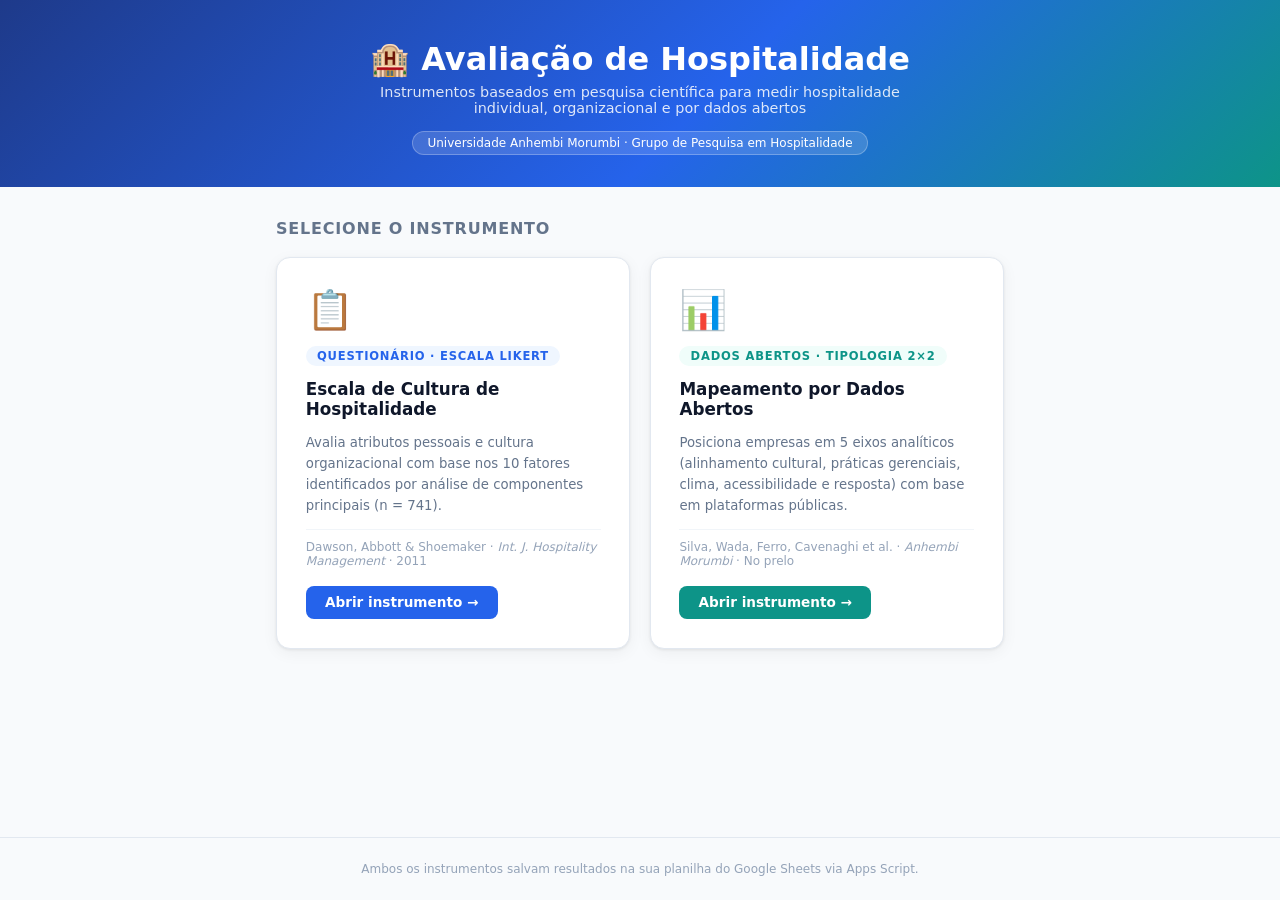
==== commit 92838662: "Fix homepage link to point to current hospitality-app/avaliacao-hospitalidade.html instead of stale " ====
--- a/index.html
+++ b/index.html
@@ -1,1219 +1,62 @@
 <!DOCTYPE html>
 <html lang="pt-BR">
 <head>
-  <meta charset="UTF-8" />
-  <meta name="viewport" content="width=device-width, initial-scale=1.0" />
-  <title>Prof. Dr. Rodrigo Cunha da Silva</title>
-  <meta name="description" content="Professor Titular no PPG Hospitalidade (UAM) · Workforce Design & Intelligence na EDP · Doutor e Pós-Doutor em Administração pela USP" />
-  <link rel="preconnect" href="https://fonts.googleapis.com" />
-  <link href="https://fonts.googleapis.com/css2?family=Playfair+Display:wght@400;600;700;800&family=Inter:wght@300;400;500;600;700&family=JetBrains+Mono:wght@400;500&display=swap" rel="stylesheet" />
-  <style>
-    *, *::before, *::after { box-sizing: border-box; margin: 0; padding: 0; }
-
-    :root {
-      --ink:      #1a1a2e;
-      --ink2:     #2d2d44;
-      --mid:      #4a4a6a;
-      --muted:    #7a7a9a;
-      --subtle:   #b0b0c8;
-      --dust:     #e8e6f0;
-      --bg:       #f9f8fc;
-      --white:    #ffffff;
-      --gold:     #c8922a;
-      --gold2:    #e8b44a;
-      --teal:     #2a7a8c;
-      --teal2:    #3a9aaf;
-      --accent:   #5a3e8c;
-      --accent2:  #7a5eac;
-      --green:    #2a7a5a;
-      --radius:   10px;
-      --shadow:   0 2px 20px rgba(26,26,46,.08);
-      --shadow2:  0 4px 40px rgba(26,26,46,.12);
-    }
-
-    html { scroll-behavior: smooth; }
-
-    body {
-      font-family: 'Inter', sans-serif;
-      background: var(--bg);
-      color: var(--ink);
-      line-height: 1.6;
-      overflow-x: hidden;
-    }
-
-    ::-webkit-scrollbar { width: 5px; }
-    ::-webkit-scrollbar-track { background: var(--dust); }
-    ::-webkit-scrollbar-thumb { background: var(--subtle); border-radius: 3px; }
-
-    /* ── NAV ── */
-    nav {
-      position: fixed; top: 0; left: 0; right: 0; z-index: 100;
-      display: flex; justify-content: space-between; align-items: center;
-      padding: 1rem 3rem;
-      background: rgba(249,248,252,.92);
-      backdrop-filter: blur(16px);
-      border-bottom: 1px solid var(--dust);
-    }
-    .nav-brand { display: flex; flex-direction: column; }
-    .nav-name { font-family: 'Playfair Display', serif; font-weight: 700; font-size: .95rem; color: var(--ink); }
-    .nav-role { font-size: .7rem; color: var(--muted); letter-spacing: .3px; }
-    .nav-links { display: flex; gap: 1.75rem; list-style: none; }
-    .nav-links a { color: var(--mid); text-decoration: none; font-size: .82rem; font-weight: 500; transition: color .2s; }
-    .nav-links a:hover { color: var(--accent); }
-    .nav-cta {
-      background: var(--accent); color: #fff;
-      padding: .45rem 1.2rem; border-radius: 6px;
-      font-size: .78rem; font-weight: 600; text-decoration: none;
-      transition: opacity .2s, transform .2s;
-    }
-    .nav-cta:hover { opacity: .88; transform: translateY(-1px); }
-
-    /* ── HERO ── */
-    #hero {
-      min-height: 100vh;
-      display: flex; align-items: center;
-      padding: 7rem 0 4rem;
-      position: relative; overflow: hidden;
-    }
-    .hero-deco {
-      position: absolute; right: -100px; top: -100px;
-      width: 700px; height: 700px; border-radius: 50%;
-      background: radial-gradient(circle, rgba(90,62,140,.06) 0%, transparent 70%);
-      pointer-events: none;
-    }
-    .hero-deco2 {
-      position: absolute; left: -50px; bottom: -50px;
-      width: 400px; height: 400px; border-radius: 50%;
-      background: radial-gradient(circle, rgba(42,122,140,.05) 0%, transparent 70%);
-      pointer-events: none;
-    }
-    .hero-inner {
-      max-width: 1100px; margin: 0 auto; padding: 0 3rem;
-      display: grid; grid-template-columns: 1fr 1fr; gap: 5rem; align-items: center;
-    }
-    .hero-label {
-      display: inline-flex; align-items: center; gap: .5rem;
-      background: rgba(90,62,140,.08); border: 1px solid rgba(90,62,140,.15);
-      border-radius: 99px; padding: .3rem .9rem;
-      font-size: .7rem; font-weight: 700; color: var(--accent);
-      letter-spacing: .8px; text-transform: uppercase; margin-bottom: 1.25rem;
-    }
-    .hero-label span { width: 6px; height: 6px; background: var(--gold); border-radius: 50%; animation: blink 2s infinite; }
-    @keyframes blink { 0%,100%{opacity:1} 50%{opacity:.2} }
-    h1 {
-      font-family: 'Playfair Display', serif;
-      font-size: clamp(2.2rem, 4vw, 3.6rem);
-      font-weight: 800; line-height: 1.1; letter-spacing: -.5px;
-      margin-bottom: 1.25rem; color: var(--ink);
-    }
-    h1 em { font-style: normal; color: var(--accent); }
-    .hero-desc {
-      font-size: 1rem; color: var(--mid); line-height: 1.8;
-      margin-bottom: 2rem; max-width: 480px;
-    }
-    .hero-badges { display: flex; flex-wrap: wrap; gap: .6rem; margin-bottom: 2rem; }
-    .badge {
-      display: flex; align-items: center; gap: .4rem;
-      background: var(--white); border: 1px solid var(--dust);
-      border-radius: 6px; padding: .4rem .8rem;
-      font-size: .75rem; font-weight: 600; color: var(--ink2);
-      box-shadow: 0 1px 4px rgba(26,26,46,.06);
-    }
-    .badge .dot { width: 8px; height: 8px; border-radius: 50%; }
-    .dot-gold { background: var(--gold); }
-    .dot-teal { background: var(--teal); }
-    .dot-accent { background: var(--accent); }
-    .hero-ctas { display: flex; gap: 1rem; flex-wrap: wrap; }
-    .btn-main {
-      background: var(--accent); color: #fff;
-      padding: .75rem 1.75rem; border-radius: 8px; font-weight: 600;
-      text-decoration: none; font-size: .875rem;
-      transition: transform .2s, box-shadow .2s;
-      box-shadow: 0 4px 14px rgba(90,62,140,.3);
-    }
-    .btn-main:hover { transform: translateY(-2px); box-shadow: 0 6px 20px rgba(90,62,140,.4); }
-    .btn-outline {
-      background: transparent; color: var(--accent);
-      padding: .75rem 1.75rem; border-radius: 8px; font-weight: 600;
-      text-decoration: none; font-size: .875rem; border: 1.5px solid var(--accent);
-      transition: background .2s, color .2s;
-    }
-    .btn-outline:hover { background: var(--accent); color: #fff; }
-
-    /* HERO CARD */
-    .hero-card {
-      background: var(--white); border: 1px solid var(--dust);
-      border-radius: 16px; padding: 2rem;
-      box-shadow: var(--shadow2);
-    }
-    .card-header { display: flex; align-items: center; gap: 1rem; margin-bottom: 1.5rem; }
-    .avatar {
-      width: 64px; height: 64px; border-radius: 50%;
-      background: linear-gradient(135deg, var(--accent), var(--teal));
-      display: flex; align-items: center; justify-content: center;
-      font-family: 'Playfair Display', serif; font-size: 1.5rem; font-weight: 700;
-      color: #fff; flex-shrink: 0;
-    }
-    .card-name { font-family: 'Playfair Display', serif; font-weight: 700; font-size: 1rem; }
-    .card-title { font-size: .75rem; color: var(--muted); margin-top: .1rem; }
-    .card-stats { display: grid; grid-template-columns: 1fr 1fr; gap: 1rem; margin-bottom: 1.5rem; }
-    .stat-box { background: var(--bg); border-radius: 8px; padding: .875rem; text-align: center; }
-    .stat-n { font-family: 'Playfair Display', serif; font-size: 1.6rem; font-weight: 800; color: var(--accent); line-height: 1; }
-    .stat-l { font-size: .7rem; color: var(--muted); margin-top: .2rem; line-height: 1.3; }
-    .card-links { display: flex; flex-direction: column; gap: .5rem; }
-    .card-link {
-      display: flex; align-items: center; justify-content: space-between;
-      background: var(--bg); border-radius: 6px; padding: .5rem .75rem;
-      text-decoration: none; font-size: .75rem; font-weight: 600; color: var(--mid);
-      transition: background .2s, color .2s;
-    }
-    .card-link:hover { background: var(--dust); color: var(--accent); }
-    .card-link svg { opacity: .5; }
-
-    /* ── SECTIONS ── */
-    section { padding: 5.5rem 0; }
-    .inner { max-width: 1100px; margin: 0 auto; padding: 0 3rem; }
-    .section-eyebrow {
-      display: inline-flex; align-items: center; gap: .5rem;
-      font-size: .7rem; font-weight: 700; text-transform: uppercase;
-      letter-spacing: 1.2px; color: var(--gold); margin-bottom: .75rem;
-    }
-    .section-eyebrow::before { content: ''; display: block; width: 20px; height: 2px; background: var(--gold); }
-    h2 {
-      font-family: 'Playfair Display', serif;
-      font-size: clamp(1.8rem, 3vw, 2.6rem); font-weight: 800;
-      letter-spacing: -.3px; margin-bottom: .75rem; line-height: 1.2;
-    }
-    .section-lead { color: var(--mid); font-size: .95rem; max-width: 540px; margin-bottom: 3rem; line-height: 1.8; }
-
-    /* ── ABOUT ── */
-    #about { background: var(--white); }
-    .about-grid { display: grid; grid-template-columns: 3fr 2fr; gap: 4rem; align-items: start; }
-    .about-body p { color: var(--mid); margin-bottom: 1rem; line-height: 1.85; font-size: .95rem; }
-    .about-body p strong { color: var(--ink); }
-    .about-tags { display: flex; flex-wrap: wrap; gap: .5rem; margin-top: 1.5rem; }
-    .tag {
-      background: rgba(90,62,140,.06); border: 1px solid rgba(90,62,140,.12);
-      color: var(--accent2); padding: .28rem .7rem; border-radius: 5px;
-      font-size: .72rem; font-weight: 600;
-    }
-    .edu-card {
-      background: var(--bg); border: 1px solid var(--dust);
-      border-radius: var(--radius); padding: 1.5rem; box-shadow: var(--shadow);
-    }
-    .edu-title { font-family: 'Playfair Display', serif; font-weight: 700; font-size: 1rem; margin-bottom: 1.25rem; }
-    .edu-item { display: flex; gap: 1rem; margin-bottom: 1rem; }
-    .edu-item:last-child { margin-bottom: 0; }
-    .edu-year {
-      font-family: 'JetBrains Mono', monospace; font-size: .68rem;
-      color: var(--gold); font-weight: 500; white-space: nowrap; padding-top: 3px;
-    }
-    .edu-info-title { font-weight: 600; font-size: .825rem; margin-bottom: .15rem; }
-    .edu-info-inst { font-size: .75rem; color: var(--muted); }
-
-    /* ── CAREER ── */
-    #career { background: var(--bg); }
-    .career-grid { display: grid; grid-template-columns: 1fr 1fr; gap: 1.5rem; }
-    .career-card {
-      background: var(--white); border: 1px solid var(--dust);
-      border-radius: var(--radius); padding: 1.5rem;
-      box-shadow: var(--shadow); transition: border-color .2s, transform .2s;
-    }
-    .career-card:hover { border-color: rgba(90,62,140,.25); transform: translateY(-2px); }
-    .career-card.current { border-color: rgba(90,62,140,.3); border-top: 3px solid var(--accent); }
-    .career-period {
-      font-family: 'JetBrains Mono', monospace; font-size: .68rem;
-      color: var(--teal); font-weight: 500; margin-bottom: .5rem; display: flex; align-items: center; gap: .4rem;
-    }
-    .current-dot { width: 6px; height: 6px; background: var(--green); border-radius: 50%; animation: blink 1.5s infinite; }
-    .career-role { font-weight: 700; font-size: .95rem; margin-bottom: .2rem; }
-    .career-org { font-size: .8rem; color: var(--muted); margin-bottom: .75rem; }
-    .career-desc { font-size: .8rem; color: var(--mid); line-height: 1.7; margin-bottom: .75rem; }
-    .career-chips { display: flex; flex-wrap: wrap; gap: .3rem; }
-    .chip {
-      background: rgba(42,122,140,.07); border: 1px solid rgba(42,122,140,.15);
-      color: var(--teal); padding: .18rem .55rem; border-radius: 4px;
-      font-size: .68rem; font-weight: 600;
-    }
-
-    /* ── RESEARCH ── */
-    #research { background: var(--white); }
-    .research-grid { display: grid; grid-template-columns: 1fr 1fr 1fr; gap: 1.25rem; }
-    .research-card {
-      background: var(--bg); border: 1px solid var(--dust);
-      border-radius: var(--radius); padding: 1.5rem;
-      box-shadow: var(--shadow); transition: border-color .2s, transform .2s;
-      display: flex; flex-direction: column;
-    }
-    .research-card:hover { border-color: rgba(200,146,42,.3); transform: translateY(-2px); }
-    .research-type {
-      font-size: .65rem; font-weight: 700; text-transform: uppercase;
-      letter-spacing: .8px; color: var(--gold); margin-bottom: .75rem;
-      font-family: 'JetBrains Mono', monospace;
-    }
-    .research-title { font-weight: 700; font-size: .9rem; line-height: 1.4; margin-bottom: .5rem; }
-    .research-desc { font-size: .8rem; color: var(--mid); line-height: 1.7; flex: 1; }
-    .research-meta { margin-top: 1rem; padding-top: .75rem; border-top: 1px solid var(--dust); font-size: .7rem; color: var(--muted); display: flex; justify-content: space-between; align-items: center; }
-    .research-status {
-      display: inline-flex; align-items: center; gap: .3rem;
-      font-size: .65rem; font-weight: 700; padding: .2rem .55rem; border-radius: 4px;
-    }
-    .status-pub { background: rgba(42,122,90,.1); color: var(--green); }
-    .status-prog { background: rgba(90,62,140,.1); color: var(--accent); }
-    .status-sub { background: rgba(200,146,42,.1); color: var(--gold); }
-
-    /* ── PUBLICATIONS ── */
-    #publications { background: var(--bg); }
-    .pub-section { margin-bottom: 2.5rem; }
-    .pub-section-title {
-      font-family: 'Playfair Display', serif; font-weight: 700; font-size: 1.1rem;
-      margin-bottom: 1.25rem; padding-bottom: .5rem; border-bottom: 2px solid var(--dust);
-      display: flex; align-items: center; gap: .6rem; color: var(--ink2);
-    }
-    .pub-item {
-      background: var(--white); border: 1px solid var(--dust);
-      border-radius: var(--radius); padding: 1.25rem 1.5rem; margin-bottom: .75rem;
-      box-shadow: var(--shadow); transition: border-color .2s;
-      display: flex; gap: 1.25rem; align-items: flex-start;
-    }
-    .pub-item:hover { border-color: rgba(200,146,42,.3); }
-    .pub-year {
-      font-family: 'JetBrains Mono', monospace; font-size: .75rem;
-      color: var(--gold); font-weight: 700; white-space: nowrap;
-      background: rgba(200,146,42,.08); padding: .2rem .5rem; border-radius: 4px;
-      height: fit-content; margin-top: 2px;
-    }
-    .pub-content { flex: 1; }
-    .pub-title { font-weight: 600; font-size: .875rem; margin-bottom: .25rem; color: var(--ink); line-height: 1.4; }
-    .pub-authors { font-size: .78rem; color: var(--muted); margin-bottom: .2rem; }
-    .pub-journal { font-size: .75rem; color: var(--teal); font-style: italic; }
-
-    /* ── PATENTS ── */
-    #patents { background: var(--white); }
-    .patents-grid { display: grid; grid-template-columns: 1fr 1fr; gap: 1.5rem; }
-    .patent-card {
-      background: linear-gradient(135deg, rgba(200,146,42,.04), rgba(90,62,140,.04));
-      border: 1px solid rgba(200,146,42,.2);
-      border-radius: var(--radius); padding: 1.75rem;
-      box-shadow: var(--shadow);
-    }
-    .patent-icon { font-size: 1.75rem; margin-bottom: 1rem; }
-    .patent-num {
-      font-family: 'JetBrains Mono', monospace; font-size: .7rem;
-      color: var(--gold); font-weight: 500; margin-bottom: .5rem;
-    }
-    .patent-title { font-weight: 700; font-size: .975rem; margin-bottom: .5rem; line-height: 1.4; }
-    .patent-desc { font-size: .8rem; color: var(--mid); line-height: 1.7; }
-    .patent-date { font-size: .7rem; color: var(--muted); margin-top: .75rem; font-family: 'JetBrains Mono', monospace; }
-
-    /* ── SKILLS ── */
-    #skills { background: var(--bg); }
-    .skills-layout { display: grid; grid-template-columns: 1fr 1fr; gap: 3rem; }
-    .skill-group-title { font-weight: 700; font-size: .825rem; margin-bottom: 1rem; color: var(--ink2); text-transform: uppercase; letter-spacing: .5px; font-size: .72rem; }
-    .skill-list { display: flex; flex-direction: column; gap: .75rem; }
-    .skill-row { display: flex; flex-direction: column; gap: .3rem; }
-    .skill-meta { display: flex; justify-content: space-between; align-items: center; }
-    .skill-name { font-size: .82rem; font-weight: 600; color: var(--ink2); }
-    .skill-pct { font-size: .68rem; font-family: 'JetBrains Mono', monospace; color: var(--muted); }
-    .skill-bar { height: 5px; background: var(--dust); border-radius: 3px; overflow: hidden; }
-    .skill-fill { height: 100%; border-radius: 3px; transition: width 1.2s ease; }
-    .fill-accent { background: linear-gradient(90deg, var(--accent), var(--teal)); }
-    .fill-gold { background: linear-gradient(90deg, var(--gold), var(--gold2)); }
-    .tools-grid { display: flex; flex-wrap: wrap; gap: .5rem; }
-    .tool-pill {
-      background: var(--white); border: 1px solid var(--dust);
-      border-radius: 99px; padding: .3rem .85rem;
-      font-size: .75rem; font-weight: 500; color: var(--mid);
-      display: flex; align-items: center; gap: .35rem;
-    }
-
-    /* ── TEACHING ── */
-    #teaching { background: var(--white); }
-    .teaching-grid { display: grid; grid-template-columns: 1fr 1fr; gap: 2.5rem; }
-    .teaching-block { margin-bottom: 2rem; }
-    .teaching-inst {
-      display: flex; align-items: center; gap: .75rem;
-      background: var(--bg); border: 1px solid var(--dust);
-      border-radius: var(--radius); padding: 1.25rem; margin-bottom: 1rem;
-    }
-    .inst-icon { font-size: 1.5rem; }
-    .inst-name { font-weight: 700; font-size: .9rem; }
-    .inst-role { font-size: .75rem; color: var(--muted); margin-top: .1rem; }
-    .inst-period { font-family: 'JetBrains Mono', monospace; font-size: .68rem; color: var(--teal); margin-top: .1rem; }
-    .orientandos-grid { display: grid; grid-template-columns: 1fr 1fr; gap: .75rem; }
-    .orientando-card {
-      background: var(--bg); border: 1px solid var(--dust);
-      border-radius: 8px; padding: .875rem 1rem;
-    }
-    .orientando-level {
-      font-size: .6rem; text-transform: uppercase; letter-spacing: .8px;
-      font-weight: 700; margin-bottom: .3rem;
-    }
-    .level-m { color: var(--teal); }
-    .level-d { color: var(--accent); }
-    .orientando-name { font-weight: 700; font-size: .825rem; margin-bottom: .25rem; }
-    .orientando-tema { font-size: .75rem; color: var(--mid); line-height: 1.5; }
-
-    /* ── APP SHOWCASE ── */
-    #app { background: var(--white); }
-    .app-showcase {
-      display: grid; grid-template-columns: 1fr 1fr; gap: 4rem; align-items: center;
-    }
-    .apps-grid {
-      display: grid; grid-template-columns: 1fr 1fr; gap: 2rem; align-items: start;
-    }
-    .app-card-main {
-      background: linear-gradient(135deg, var(--accent), var(--teal));
-      border-radius: 16px; padding: 2.5rem;
-      color: #fff; box-shadow: 0 8px 40px rgba(90,62,140,.35);
-      position: relative; overflow: hidden;
-    }
-    .app-card-main::before {
-      content: ''; position: absolute; right: -60px; top: -60px;
-      width: 220px; height: 220px; border-radius: 50%;
-      background: rgba(255,255,255,.06); pointer-events: none;
-    }
-    .app-card-main::after {
-      content: ''; position: absolute; left: -40px; bottom: -40px;
-      width: 160px; height: 160px; border-radius: 50%;
-      background: rgba(255,255,255,.04); pointer-events: none;
-    }
-    .app-icon-big { font-size: 3rem; margin-bottom: 1.25rem; }
-    .app-name { font-family: 'Playfair Display', serif; font-weight: 800; font-size: 1.5rem; margin-bottom: .5rem; }
-    .app-tagline { font-size: .875rem; opacity: .85; line-height: 1.6; margin-bottom: 1.75rem; }
-    .app-features { display: flex; flex-direction: column; gap: .6rem; margin-bottom: 2rem; }
-    .app-feature { display: flex; align-items: center; gap: .6rem; font-size: .8rem; opacity: .9; }
-    .app-feature::before { content: '✓'; font-weight: 700; color: var(--gold2); flex-shrink: 0; }
-    .app-cta {
-      display: inline-flex; align-items: center; gap: .5rem;
-      background: #fff; color: var(--accent);
-      padding: .75rem 1.5rem; border-radius: 8px; font-weight: 700; font-size: .875rem;
-      text-decoration: none; transition: opacity .2s, transform .2s;
-      box-shadow: 0 4px 14px rgba(0,0,0,.15);
-    }
-    .app-cta:hover { opacity: .92; transform: translateY(-2px); }
-    .app-info { display: flex; flex-direction: column; gap: 1.25rem; }
-    .app-info-card {
-      background: var(--bg); border: 1px solid var(--dust);
-      border-radius: var(--radius); padding: 1.25rem;
-      box-shadow: var(--shadow);
-    }
-    .app-info-icon { font-size: 1.25rem; margin-bottom: .5rem; }
-    .app-info-title { font-weight: 700; font-size: .875rem; margin-bottom: .3rem; }
-    .app-info-desc { font-size: .8rem; color: var(--mid); line-height: 1.6; }
-
-    /* ── CONTACT ── */
-    #contact { background: var(--bg); }
-    .contact-layout { display: grid; grid-template-columns: 1fr 1fr; gap: 4rem; align-items: start; }
-    .contact-desc { color: var(--mid); font-size: .95rem; line-height: 1.8; margin-bottom: 2rem; }
-    .contact-links { display: flex; flex-direction: column; gap: .75rem; }
-    .contact-link {
-      display: flex; align-items: center; gap: 1rem;
-      background: var(--white); border: 1px solid var(--dust);
-      border-radius: var(--radius); padding: 1rem 1.25rem;
-      text-decoration: none; color: var(--ink);
-      box-shadow: var(--shadow); transition: border-color .2s, transform .2s;
-    }
-    .contact-link:hover { border-color: rgba(90,62,140,.3); transform: translateX(4px); }
-    .cl-icon { font-size: 1.2rem; width: 40px; height: 40px; border-radius: 8px; background: var(--bg); display: flex; align-items: center; justify-content: center; flex-shrink: 0; }
-    .cl-label { font-size: .68rem; color: var(--muted); text-transform: uppercase; letter-spacing: .4px; }
-    .cl-val { font-weight: 600; font-size: .85rem; }
-    .contact-form {
-      background: var(--white); border: 1px solid var(--dust);
-      border-radius: 14px; padding: 2rem; box-shadow: var(--shadow2);
-    }
-    .form-title { font-family: 'Playfair Display', serif; font-weight: 700; margin-bottom: 1.5rem; font-size: 1.15rem; }
-    .form-row { margin-bottom: 1.1rem; }
-    label { display: block; font-size: .72rem; font-weight: 700; color: var(--mid); margin-bottom: .35rem; text-transform: uppercase; letter-spacing: .4px; }
-    input, textarea, select {
-      width: 100%; background: var(--bg); border: 1.5px solid var(--dust);
-      border-radius: 7px; padding: .7rem 1rem; color: var(--ink);
-      font-family: 'Inter', sans-serif; font-size: .875rem;
-      transition: border-color .2s; outline: none;
-    }
-    input:focus, textarea:focus { border-color: var(--accent); }
-    textarea { resize: vertical; min-height: 110px; }
-    .form-btn {
-      width: 100%; background: var(--accent); color: #fff;
-      border: none; border-radius: 8px; padding: .85rem;
-      font-weight: 700; font-size: .875rem; cursor: pointer;
-      transition: opacity .2s, transform .2s;
-      font-family: 'Inter', sans-serif;
-    }
-    .form-btn:hover { opacity: .88; transform: translateY(-1px); }
-    .form-note { font-size: .68rem; color: var(--muted); text-align: center; margin-top: .75rem; }
-
-    /* ── FOOTER ── */
-    footer {
-      background: var(--ink); color: rgba(255,255,255,.5);
-      padding: 2.5rem 0;
-    }
-    .footer-inner {
-      max-width: 1100px; margin: 0 auto; padding: 0 3rem;
-      display: flex; justify-content: space-between; align-items: center; flex-wrap: wrap; gap: 1rem;
-    }
-    .footer-name { font-family: 'Playfair Display', serif; color: #fff; font-weight: 700; font-size: .95rem; margin-bottom: .2rem; }
-    .footer-sub { font-size: .75rem; }
-    .footer-links { display: flex; gap: 1.5rem; }
-    .footer-links a { color: rgba(255,255,255,.5); text-decoration: none; font-size: .78rem; transition: color .2s; }
-    .footer-links a:hover { color: var(--gold2); }
-
-    /* ── DIVIDER ── */
-    .divider { height: 1px; background: var(--dust); max-width: 1100px; margin: 0 auto; }
-
-    /* RESPONSIVE */
-    @media (max-width: 900px) {
-      nav { padding: 1rem 1.5rem; }
-      .nav-links { display: none; }
-      .hero-inner { grid-template-columns: 1fr; gap: 2.5rem; }
-      .inner { padding: 0 1.5rem; }
-      .about-grid, .career-grid, .research-grid, .contact-layout, .teaching-grid, .patents-grid, .skills-layout, .apps-grid { grid-template-columns: 1fr; }
-      .orientandos-grid { grid-template-columns: 1fr; }
-    }
-
-    /* FADE IN */
-    .fade { opacity: 0; transform: translateY(18px); transition: opacity .65s ease, transform .65s ease; }
-    .fade.in { opacity: 1; transform: none; }
-  </style>
+<meta charset="UTF-8"/>
+<meta name="viewport" content="width=device-width,initial-scale=1.0"/>
+<title>Avaliação de Hospitalidade — Instrumentos</title>
+<style>
+*,*::before,*::after{box-sizing:border-box;margin:0;padding:0}
+body{font-family:'Segoe UI',system-ui,sans-serif;background:#f8fafc;color:#0f172a;min-height:100vh;display:flex;flex-direction:column}
+header{background:linear-gradient(135deg,#1e3a8a,#2563eb 55%,#0d9488);color:#fff;padding:2.5rem 1rem 2rem;text-align:center}
+header h1{font-size:clamp(1.4rem,4vw,2rem);font-weight:800;margin-bottom:.4rem}
+header p{font-size:.9rem;opacity:.85;max-width:560px;margin:0 auto}
+.badge{display:inline-block;margin-top:.9rem;font-size:.75rem;background:rgba(255,255,255,.15);border:1px solid rgba(255,255,255,.25);border-radius:20px;padding:.25rem .9rem}
+main{flex:1;max-width:760px;margin:0 auto;padding:2rem 1rem 4rem;width:100%}
+h2{font-size:1rem;font-weight:700;color:#64748b;text-transform:uppercase;letter-spacing:.8px;margin-bottom:1.2rem}
+.cards{display:grid;grid-template-columns:1fr 1fr;gap:1.2rem}
+@media(max-width:540px){.cards{grid-template-columns:1fr}}
+.card{background:#fff;border-radius:14px;border:1px solid #e2e8f0;box-shadow:0 1px 3px rgba(0,0,0,.07),0 4px 16px rgba(0,0,0,.05);padding:1.8rem;text-decoration:none;color:inherit;display:flex;flex-direction:column;gap:.8rem;transition:box-shadow .2s,transform .2s}
+.card:hover{box-shadow:0 8px 32px rgba(0,0,0,.12);transform:translateY(-2px)}
+.card-icon{font-size:2.4rem}
+.card-label{font-size:.72rem;font-weight:700;text-transform:uppercase;letter-spacing:.8px;padding:.2rem .7rem;border-radius:20px;display:inline-block;width:fit-content}
+.card-label.blue{background:#eff6ff;color:#2563eb}
+.card-label.teal{background:#f0fdfa;color:#0d9488}
+.card h3{font-size:1.05rem;font-weight:700}
+.card p{font-size:.83rem;color:#64748b;line-height:1.6}
+.card-authors{font-size:.75rem;color:#94a3b8;margin-top:auto;padding-top:.6rem;border-top:1px solid #f1f5f9}
+.card-btn{display:inline-flex;align-items:center;gap:.4rem;padding:.55rem 1.2rem;border-radius:8px;font-size:.85rem;font-weight:600;margin-top:.3rem;width:fit-content}
+.btn-blue{background:#2563eb;color:#fff}
+.btn-teal{background:#0d9488;color:#fff}
+footer{text-align:center;padding:1.5rem;font-size:.75rem;color:#94a3b8;border-top:1px solid #e2e8f0}
+</style>
 </head>
 <body>
-
-<!-- NAV -->
-<nav>
-  <div class="nav-brand">
-    <span class="nav-name">Prof. Dr. Rodrigo Cunha da Silva</span>
-    <span class="nav-role">PPG Hospitalidade UAM · EDP</span>
+<header>
+  <h1>🏨 Avaliação de Hospitalidade</h1>
+  <p>Instrumentos baseados em pesquisa científica para medir hospitalidade individual, organizacional e por dados abertos</p>
+  <span class="badge">Universidade Anhembi Morumbi · Grupo de Pesquisa em Hospitalidade</span>
+</header>
+<main>
+  <h2>Selecione o instrumento</h2>
+  <div class="cards">
+    <a class="card" href="hospitality-app/avaliacao-hospitalidade.html">
+      <div class="card-icon">📋</div>
+      <span class="card-label blue">Questionário · Escala Likert</span>
+      <h3>Escala de Cultura de Hospitalidade</h3>
+      <p>Avalia atributos pessoais e cultura organizacional com base nos 10 fatores identificados por análise de componentes principais (n = 741).</p>
+      <div class="card-authors">Dawson, Abbott &amp; Shoemaker · <em>Int. J. Hospitality Management</em> · 2011</div>
+      <span class="card-btn btn-blue">Abrir instrumento →</span>
+    </a>
+    <a class="card" href="mapeamento-hospitalidade.html">
+      <div class="card-icon">📊</div>
+      <span class="card-label teal">Dados Abertos · Tipologia 2×2</span>
+      <h3>Mapeamento por Dados Abertos</h3>
+      <p>Posiciona empresas em 5 eixos analíticos (alinhamento cultural, práticas gerenciais, clima, acessibilidade e resposta) com base em plataformas públicas.</p>
+      <div class="card-authors">Silva, Wada, Ferro, Cavenaghi et al. · <em>Anhembi Morumbi</em> · No prelo</div>
+      <span class="card-btn btn-teal">Abrir instrumento →</span>
+    </a>
   </div>
-  <ul class="nav-links">
-    <li><a href="#about">Sobre</a></li>
-    <li><a href="#career">Carreira</a></li>
-    <li><a href="#research">Pesquisa</a></li>
-    <li><a href="#publications">Publicações</a></li>
-    <li><a href="#teaching">Docência</a></li>
-    <li><a href="#app">App</a></li>
-    <li><a href="#contact">Contato</a></li>
-  </ul>
-  <a href="mailto:rdgcdasilva@gmail.com" class="nav-cta">Fale comigo</a>
-</nav>
-
-<!-- HERO -->
-<section id="hero">
-  <div class="hero-deco"></div>
-  <div class="hero-deco2"></div>
-  <div class="hero-inner">
-    <div class="fade">
-      <div class="hero-label"><span></span>São Paulo, SP · Disponível para colaborações</div>
-      <h1>Rodrigo<br/><em>Cunha da Silva</em></h1>
-      <p class="hero-desc">
-        Professor Titular no PPG em Hospitalidade (UAM), Doutor e Pós-Doutor em Administração pela USP, e Analista Sênior de Workforce Design &amp; Intelligence na EDP. Meu trabalho une ciência de dados, hospitalidade organizacional e gestão de pessoas.
-      </p>
-      <div class="hero-badges">
-        <span class="badge"><span class="dot dot-accent"></span>PPG Hospitalidade · UAM</span>
-        <span class="badge"><span class="dot dot-teal"></span>EDP · Workforce Design &amp; Intelligence</span>
-        <span class="badge"><span class="dot dot-gold"></span>Doutor &amp; Pós-Doutor · USP</span>
-        <span class="badge"><span class="dot dot-gold"></span>2 Patentes INPI</span>
-      </div>
-      <div class="hero-ctas">
-        <a href="#research" class="btn-main">Ver pesquisas</a>
-        <a href="#contact" class="btn-outline">Entrar em contato</a>
-      </div>
-    </div>
-    <div class="fade">
-      <div class="hero-card">
-        <div class="card-header">
-          <div class="avatar">RC</div>
-          <div>
-            <div class="card-name">Rodrigo Cunha da Silva</div>
-            <div class="card-title">Workforce Design &amp; Intelligence · EDP<br/>Professor Titular · PPG Hospitalidade · UAM</div>
-          </div>
-        </div>
-        <div class="card-stats">
-          <div class="stat-box"><div class="stat-n">33+</div><div class="stat-l">Fontes na base de conhecimento</div></div>
-          <div class="stat-box"><div class="stat-n">82</div><div class="stat-l">Páginas de wiki de pesquisa</div></div>
-          <div class="stat-box"><div class="stat-n">2</div><div class="stat-l">Patentes registradas INPI</div></div>
-          <div class="stat-box"><div class="stat-n">15+</div><div class="stat-l">Anos de experiência</div></div>
-        </div>
-        <div class="card-links">
-          <a href="https://www.linkedin.com/in/rodrigo-cunha-da-silva-3ab280203" target="_blank" rel="noopener" class="card-link">
-            <span>🔗 LinkedIn</span>
-            <svg width="12" height="12" viewBox="0 0 24 24" fill="none" stroke="currentColor" stroke-width="2"><path d="M18 13v6a2 2 0 01-2 2H5a2 2 0 01-2-2V8a2 2 0 012-2h6"/><polyline points="15 3 21 3 21 9"/><line x1="10" y1="14" x2="21" y2="3"/></svg>
-          </a>
-          <a href="https://buscatextual.cnpq.br/buscatextual/visualizacv.do?id=K4177256J0" target="_blank" rel="noopener" class="card-link">
-            <span>📋 Lattes CNPq · K4177256J0</span>
-            <svg width="12" height="12" viewBox="0 0 24 24" fill="none" stroke="currentColor" stroke-width="2"><path d="M18 13v6a2 2 0 01-2 2H5a2 2 0 01-2-2V8a2 2 0 012-2h6"/><polyline points="15 3 21 3 21 9"/><line x1="10" y1="14" x2="21" y2="3"/></svg>
-          </a>
-          <a href="https://orcid.org/0000-0002-0730-7801" target="_blank" rel="noopener" class="card-link">
-            <span>🆔 ORCID · 0000-0002-0730-7801</span>
-            <svg width="12" height="12" viewBox="0 0 24 24" fill="none" stroke="currentColor" stroke-width="2"><path d="M18 13v6a2 2 0 01-2 2H5a2 2 0 01-2-2V8a2 2 0 012-2h6"/><polyline points="15 3 21 3 21 9"/><line x1="10" y1="14" x2="21" y2="3"/></svg>
-          </a>
-          <a href="https://www.webofscience.com/wos/author/record/AAM-3706-2020" target="_blank" rel="noopener" class="card-link">
-            <span>📊 Web of Science · AAM-3706-2020</span>
-            <svg width="12" height="12" viewBox="0 0 24 24" fill="none" stroke="currentColor" stroke-width="2"><path d="M18 13v6a2 2 0 01-2 2H5a2 2 0 01-2-2V8a2 2 0 012-2h6"/><polyline points="15 3 21 3 21 9"/><line x1="10" y1="14" x2="21" y2="3"/></svg>
-          </a>
-        </div>
-      </div>
-    </div>
-  </div>
-</section>
-
-<!-- ABOUT -->
-<section id="about">
-  <div class="inner">
-    <div class="about-grid fade">
-      <div class="about-body">
-        <span class="section-eyebrow">Sobre</span>
-        <h2>Da gestão de pessoas<br/>à hospitalidade organizacional</h2>
-        <p>
-          Sou pesquisador e professor na fronteira entre <strong>ciência de dados, gestão de pessoas e hospitalidade organizacional</strong>. Minha trajetória é marcada pela integração entre rigor acadêmico e aplicação prática: do doutoramento na <strong>FEA-USP</strong> ao trabalho com grandes bases de dados em empresas como <strong>EDP, Grupo Soma/Hering e BRF Foods</strong>.
-        </p>
-        <p>
-          Como Professor Titular do <strong>PPG em Hospitalidade da Universidade Anhembi Morumbi</strong>, oriento mestrandos e doutorandos que investigam como as organizações acolhem — ou excluem — seus funcionários e clientes. Minha tese central: a <em>hospitalidade não é ornamento, é estrutura</em>.
-        </p>
-        <p>
-          Na indústria, lidero projetos de <strong>Workforce Design &amp; Intelligence na EDP</strong> e leciono People Analytics no <strong>MBA de RH da FIA</strong> desde 2013. Tenho duas patentes registradas no INPI em sistemas de machine learning aplicados à gestão de talentos e tomada de decisão.
-        </p>
-        <div class="about-tags">
-          <span class="tag">Hospitalidade Organizacional</span>
-          <span class="tag">People Analytics</span>
-          <span class="tag">Machine Learning</span>
-          <span class="tag">NLP</span>
-          <span class="tag">Workforce Design</span>
-          <span class="tag">Gestão de Pessoas</span>
-          <span class="tag">Comportamento Organizacional</span>
-          <span class="tag">Gerações</span>
-          <span class="tag">Remuneração</span>
-          <span class="tag">Cultura Organizacional</span>
-        </div>
-      </div>
-      <div>
-        <div class="edu-card fade">
-          <div class="edu-title">Formação Acadêmica</div>
-          <div class="edu-item">
-            <div class="edu-year">2016–2018</div>
-            <div>
-              <div class="edu-info-title">Pós-Doutorado em Administração</div>
-              <div class="edu-info-inst">FEA — Universidade de São Paulo (USP)</div>
-            </div>
-          </div>
-          <div class="edu-item">
-            <div class="edu-year">2010–2013</div>
-            <div>
-              <div class="edu-info-title">Doutorado Direto em Administração</div>
-              <div class="edu-info-inst">FEA — Universidade de São Paulo (USP)<br/><em style="font-size:.7rem;color:var(--muted)">"A abordagem geracional como proposta à gestão de pessoas" · Orient. Joel Souza Dutra</em></div>
-            </div>
-          </div>
-          <div class="edu-item">
-            <div class="edu-year">2004–2007</div>
-            <div>
-              <div class="edu-info-title">Graduação em Administração</div>
-              <div class="edu-info-inst">Universidade Cidade de São Paulo (UNICID)</div>
-            </div>
-          </div>
-          <div style="margin-top:1.25rem; padding-top:1rem; border-top:1px solid var(--dust)">
-            <div class="edu-title" style="font-size:.825rem;margin-bottom:.75rem">Extensão &amp; Certificações</div>
-            <div style="display:flex;flex-direction:column;gap:.4rem">
-              <span style="font-size:.75rem;color:var(--mid)">• People Analytics — FIA (2019)</span>
-              <span style="font-size:.75rem;color:var(--mid)">• Análise de Big Data via ML — FIA (2018)</span>
-              <span style="font-size:.75rem;color:var(--mid)">• Python para Data Science — Udemy (2019)</span>
-              <span style="font-size:.75rem;color:var(--mid)">• Power BI — Udemy (2020)</span>
-            </div>
-          </div>
-        </div>
-      </div>
-    </div>
-  </div>
-</section>
-
-<!-- CAREER -->
-<section id="career">
-  <div class="inner">
-    <span class="section-eyebrow">Carreira</span>
-    <h2>Trajetória profissional</h2>
-    <p class="section-lead">Uma carreira construída na intersecção entre academia e mercado — de consultoria a grandes empresas, sempre com dados no centro.</p>
-    <div class="career-grid fade">
-
-      <div class="career-card current">
-        <div class="career-period"><span class="current-dot"></span>2023 — atual</div>
-        <div class="career-role">Workforce Design &amp; Intelligence</div>
-        <div class="career-org">EDP Energias do Brasil · São Paulo</div>
-        <div class="career-desc">Analista Sênior de People Analytics. Projetos de Data Governance P&amp;O, modelos preditivos, dashboards estratégicos de força de trabalho e inteligência organizacional.</div>
-        <div class="career-chips"><span class="chip">Python</span><span class="chip">ML</span><span class="chip">Looker Studio</span><span class="chip">Azure</span><span class="chip">People Analytics</span></div>
-      </div>
-
-      <div class="career-card current">
-        <div class="career-period"><span class="current-dot"></span>mar/2022 — atual</div>
-        <div class="career-role">Professor Titular</div>
-        <div class="career-org">PPG Hospitalidade (Mestrado &amp; Doutorado) · UAM</div>
-        <div class="career-desc">Pesquisa e orientação em hospitalidade organizacional, hipocrisia organizacional (HospGap) e operacionalização por dados públicos. Orientador de 5 dissertações/teses ativas.</div>
-        <div class="career-chips"><span class="chip">Pesquisa</span><span class="chip">HospGap</span><span class="chip">NLP</span><span class="chip">Orientação</span></div>
-      </div>
-
-      <div class="career-card">
-        <div class="career-period">mar/2013 — 2024</div>
-        <div class="career-role">Professor Convidado</div>
-        <div class="career-org">FIA — MBA RH &amp; Gestão Estratégica de Pessoas</div>
-        <div class="career-desc">People Analytics e métodos quantitativos em RH para executivos e gestores em formação. Mais de 11 anos de docência continuada.</div>
-        <div class="career-chips"><span class="chip">People Analytics</span><span class="chip">Docência</span><span class="chip">MBA</span></div>
-      </div>
-
-      <div class="career-card">
-        <div class="career-period">mar/2022 — set/2023</div>
-        <div class="career-role">Analista de People Analytics Sênior</div>
-        <div class="career-org">Grupo Soma · marca Hering · São Paulo</div>
-        <div class="career-desc">Dashboards de turnover, absenteísmo, horas extras, cotas PCD, orçamento RH, NPS. Pesquisa de engajamento GPTW. Modelos preditivos de absenteísmo e turnover.</div>
-        <div class="career-chips"><span class="chip">Power BI</span><span class="chip">Turnover</span><span class="chip">GPTW</span><span class="chip">Varejo</span></div>
-      </div>
-
-      <div class="career-card">
-        <div class="career-period">mar/2021 — mar/2022</div>
-        <div class="career-role">Cientista de Dados Sênior</div>
-        <div class="career-org">Meta Serviços em Informática · cliente BRF Foods</div>
-        <div class="career-desc">Sugestões de inovação de produtos por cliente, previsão de demanda de vendas, sugestão de metas para vendedores, alerta de feriados em rotas e indicação de produtos substitutos.</div>
-        <div class="career-chips"><span class="chip">Python</span><span class="chip">ML</span><span class="chip">Previsão de Demanda</span><span class="chip">Alimentos</span></div>
-      </div>
-
-      <div class="career-card">
-        <div class="career-period">mar/2013 — fev/2021</div>
-        <div class="career-role">Proprietário</div>
-        <div class="career-org">D'A Silva Análise e Desenvolvimento de Pessoas</div>
-        <div class="career-desc">Consultoria e treinamento em gestão de pessoas, People Analytics e Workforce Planning. 8 anos construindo soluções independentes para empresas de diversos setores.</div>
-        <div class="career-chips"><span class="chip">Consultoria</span><span class="chip">Treinamento</span><span class="chip">Workforce Planning</span></div>
-      </div>
-
-      <div class="career-card">
-        <div class="career-period">ago/2011 — mar/2013</div>
-        <div class="career-role">Estatístico</div>
-        <div class="career-org">ABRH Brasil · São Paulo</div>
-        <div class="career-desc">Análises estatísticas para pesquisas e publicações da Associação Brasileira de Recursos Humanos.</div>
-        <div class="career-chips"><span class="chip">Estatística</span><span class="chip">RH</span><span class="chip">Pesquisa</span></div>
-      </div>
-
-      <div class="career-card">
-        <div class="career-period">abr/2007 — ago/2010</div>
-        <div class="career-role">Consultor Técnico</div>
-        <div class="career-org">FIA · Guia GPTW / Você S.A.</div>
-        <div class="career-desc">Análise de bases com 200.000+ empregados e 500+ empresas por edição do Guia das Melhores Empresas. Elaboração de relatórios, artigos e apresentações para empresas participantes.</div>
-        <div class="career-chips"><span class="chip">GPTW</span><span class="chip">200k+ empregados</span><span class="chip">Relatórios</span></div>
-      </div>
-
-    </div>
-  </div>
-</section>
-
-<!-- RESEARCH -->
-<section id="research">
-  <div class="inner">
-    <span class="section-eyebrow">Pesquisa</span>
-    <h2>Projetos de investigação</h2>
-    <p class="section-lead">Pesquisa em hospitalidade organizacional e People Analytics — unindo teoria crítica, NLP e dados públicos para medir o que as organizações raramente admitem.</p>
-    <div class="research-grid fade">
-
-      <div class="research-card">
-        <div class="research-type">🔬 Working Paper · 2026</div>
-        <div class="research-title">HospGap — The Hospitality Gap: Organizational Hypocrisy in Brazilian Service Firms</div>
-        <div class="research-desc">Constructo que designa a brecha estrutural entre valores relacionais declarados pelas organizações e as condições reais vividas pelos colaboradores. Framework de 5 dimensões (CA, MP, CI, AE, RE) analisadas em 212 relatos verbatim de 9 empresas brasileiras.</div>
-        <div class="research-meta">
-          <span>Lead author · 9 empresas · 5 setores</span>
-          <span class="research-status status-sub">Em submissão</span>
-        </div>
-      </div>
-
-      <div class="research-card">
-        <div class="research-type">🗺️ Working Paper · 2026</div>
-        <div class="research-title">Mapping Hospitality in Organizations through Open Web Data</div>
-        <div class="research-desc">Operacionalização do constructo HospGap como sistema de indicadores mensuráveis a partir de dados públicos (Indeed/Glassdoor + Reclame Aqui). Framework com matriz 2×2 Interno–Externo e z-score intra-setor para diagnóstico comparativo.</div>
-        <div class="research-meta">
-          <span>Lead author · Open Data · NLP</span>
-          <span class="research-status status-sub">Em submissão</span>
-        </div>
-      </div>
-
-      <div class="research-card">
-        <div class="research-type">📄 Artigo publicado · 2025</div>
-        <div class="research-title">Relationship between Hospitality Organizational Culture and Consumer Satisfaction</div>
-        <div class="research-desc">Estudo empírico que associa escores de cultura de hospitalidade organizacional (via NLP em avaliações do Indeed) com satisfação do consumidor e taxa de resolução de problemas (Reclame Aqui) em 30 empresas de serviço brasileiras.</div>
-        <div class="research-meta">
-          <span>Lima et al. (2025) · Corresponding author</span>
-          <span class="research-status status-pub">Publicado</span>
-        </div>
-      </div>
-
-      <div class="research-card">
-        <div class="research-type">🏛️ Bolsa UAM · 2022–2023</div>
-        <div class="research-title">Cultura de Hospitalidade Organizacional e Gestão de Pessoas</div>
-        <div class="research-desc">Edital UAM 13/2022. Dados de 600 funcionários em 30 organizações coletados via Indeed e Reclame Aqui. Método: clustering hierárquico Ward + K-Means e algoritmo NLP proprietário para scoring de hospitalidade.</div>
-        <div class="research-meta">
-          <span>600 funcionários · 30 organizações</span>
-          <span class="research-status status-pub">Concluído</span>
-        </div>
-      </div>
-
-      <div class="research-card">
-        <div class="research-type">🌐 Base de Conhecimento · ativa</div>
-        <div class="research-title">Wiki de Pesquisa em Hospitalidade &amp; Turismo</div>
-        <div class="research-desc">Knowledge base com 82 páginas wiki derivadas de 33+ fontes (artigos, papers, dados e notas). Cobre hospitalidade filosófica (Derrida, Camargo, Lashley), cultura organizacional, people management, plataformas digitais e sustentabilidade.</div>
-        <div class="research-meta">
-          <span>82 páginas · 33+ fontes · Obsidian</span>
-          <span class="research-status status-prog">Em expansão</span>
-        </div>
-      </div>
-
-      <div class="research-card">
-        <div class="research-type">💻 Patente · 2020</div>
-        <div class="research-title">Sistema de ML para Gestão de Talentos (INPI)</div>
-        <div class="research-desc">Sistema preditivo baseado em machine learning para avaliar o potencial de um funcionário se tornar talento em sua organização. Registro INPI 51 2020 002737-7. Depositado em dezembro de 2020.</div>
-        <div class="research-meta">
-          <span>INPI · nº 51 2020 002737-7</span>
-          <span class="research-status status-pub">Registrado</span>
-        </div>
-      </div>
-
-    </div>
-  </div>
-</section>
-
-<!-- PUBLICATIONS -->
-<section id="publications">
-  <div class="inner fade">
-    <span class="section-eyebrow">Publicações</span>
-    <h2>Livros, artigos &amp; capítulos</h2>
-    <p class="section-lead">Produção científica em gestão de pessoas, hospitalidade organizacional, comportamento organizacional e people analytics.</p>
-
-    <div class="pub-section">
-      <div class="pub-section-title">📚 Livros</div>
-      <div class="pub-item">
-        <div class="pub-year">2019</div>
-        <div class="pub-content">
-          <div class="pub-title">Inovação e Comprometimento na Administração de Empresas e Pessoas</div>
-          <div class="pub-authors">Silva, R. C.; Veloso, E.; Trevisan, L.</div>
-          <div class="pub-journal">Estação das Letras e Cores · São Paulo · 229p. · ISBN: 978-85-68552-91-9</div>
-        </div>
-      </div>
-      <div class="pub-item">
-        <div class="pub-year">2017</div>
-        <div class="pub-content">
-          <div class="pub-title">Gestão Organizacional</div>
-          <div class="pub-authors">Silva, R. C.</div>
-          <div class="pub-journal">Editora Senac · São Paulo · 147p.</div>
-        </div>
-      </div>
-    </div>
-
-    <div class="pub-section">
-      <div class="pub-section-title">📑 Artigos Internacionais (seleção)</div>
-      <div class="pub-item">
-        <div class="pub-year">2025</div>
-        <div class="pub-content">
-          <div class="pub-title">Relationship between Hospitality Organizational Culture and Consumer Satisfaction in Resolving Problems</div>
-          <div class="pub-authors">Lima et al. — Corresponding author: R. C. Silva</div>
-          <div class="pub-journal">Revista de Gestão e Projetos (GeP) · 2025</div>
-        </div>
-      </div>
-      <div class="pub-item">
-        <div class="pub-year">2020</div>
-        <div class="pub-content">
-          <div class="pub-title">Leadership and Performance of Millennial Generation in Brazilian Companies</div>
-          <div class="pub-authors">Silva, R. C.</div>
-          <div class="pub-journal">Management Research · v.18, p.245–261 · 2020</div>
-        </div>
-      </div>
-      <div class="pub-item">
-        <div class="pub-year">2020</div>
-        <div class="pub-content">
-          <div class="pub-title">The Influence of Technologic Payment Adoption in Satisfaction</div>
-          <div class="pub-authors">Silva, R. C. et al.</div>
-          <div class="pub-journal">International Journal of Business Excellence · v.21 · 2020</div>
-        </div>
-      </div>
-      <div class="pub-item">
-        <div class="pub-year">2018</div>
-        <div class="pub-content">
-          <div class="pub-title">World Class Manufacturing Operations Management</div>
-          <div class="pub-authors">Silva, R. C. et al.</div>
-          <div class="pub-journal">International Journal of Innovation and Management (IJIMIT) · v.15 · 2018</div>
-        </div>
-      </div>
-      <div class="pub-item">
-        <div class="pub-year">2017</div>
-        <div class="pub-content">
-          <div class="pub-title">Generations and Commitment in Different Brazilian Human Resource Management Contexts</div>
-          <div class="pub-authors">Silva, R. C.; Dutra, J. S.; Veloso, E.; Trevisan, L.</div>
-          <div class="pub-journal">RECADM · v.16, n.1, p.5–24 · 2017</div>
-        </div>
-      </div>
-      <div class="pub-item">
-        <div class="pub-year">2015</div>
-        <div class="pub-content">
-          <div class="pub-title">Conditions for Service Climate in Brazilian Organizations</div>
-          <div class="pub-authors">Silva, R. C. et al.</div>
-          <div class="pub-journal">Latin American Business Review · v.16 · 2015</div>
-        </div>
-      </div>
-      <div class="pub-item">
-        <div class="pub-year">2015</div>
-        <div class="pub-content">
-          <div class="pub-title">Generational Perceptions and Their Influences on Organizational Commitment</div>
-          <div class="pub-authors">Silva, R. C. et al.</div>
-          <div class="pub-journal">Management Research · v.13 · 2015</div>
-        </div>
-      </div>
-    </div>
-
-    <div class="pub-section">
-      <div class="pub-section-title">🔄 Working Papers (2026)</div>
-      <div class="pub-item">
-        <div class="pub-year">2026</div>
-        <div class="pub-content">
-          <div class="pub-title">HospGap — The Hospitality Gap: Organizational Hypocrisy in Brazilian Service Firms</div>
-          <div class="pub-authors">Silva, R. C. et al. (lead author)</div>
-          <div class="pub-journal">212 relatos verbatim · 9 empresas · 5 setores · Em submissão</div>
-        </div>
-      </div>
-      <div class="pub-item">
-        <div class="pub-year">2026</div>
-        <div class="pub-content">
-          <div class="pub-title">Mapping Hospitality in Organizations through Open Web Data</div>
-          <div class="pub-authors">Silva, R. C. et al. (lead author)</div>
-          <div class="pub-journal">Framework de indicadores · Indeed + Reclame Aqui · Em submissão</div>
-        </div>
-      </div>
-    </div>
-  </div>
-</section>
-
-<!-- PATENTS -->
-<section id="patents">
-  <div class="inner">
-    <span class="section-eyebrow">Propriedade Intelectual</span>
-    <h2>Patentes &amp; registros INPI</h2>
-    <p class="section-lead">Dois sistemas registrados no Instituto Nacional da Propriedade Industrial — aplicações de machine learning à gestão de pessoas.</p>
-    <div class="patents-grid fade">
-      <div class="patent-card">
-        <div class="patent-icon">🤖</div>
-        <div class="patent-num">INPI · Registro nº 51 2020 002737-7 · Depositado 02/12/2020</div>
-        <div class="patent-title">Sistema de Machine Learning para Gestão de Talentos</div>
-        <div class="patent-desc">Avalia automaticamente o potencial de um funcionário se tornar talento em sua organização. Modelo preditivo treinado com dados de desempenho, comportamento e contexto organizacional.</div>
-        <div class="patent-date">Concessão: 08/12/2020</div>
-      </div>
-      <div class="patent-card">
-        <div class="patent-icon">⚖️</div>
-        <div class="patent-num">INPI · Registro nº 512019001492-8 · Depositado 10/06/2019</div>
-        <div class="patent-title">STD — Sistema de Tomada de Decisão</div>
-        <div class="patent-desc">Sistema baseado em critérios quantitativos para suporte à tomada de decisão gerencial em contextos de alta complexidade e múltiplas variáveis organizacionais.</div>
-        <div class="patent-date">Concessão: 10/07/2019</div>
-      </div>
-    </div>
-  </div>
-</section>
-
-<!-- SKILLS -->
-<section id="skills">
-  <div class="inner">
-    <span class="section-eyebrow">Competências</span>
-    <h2>Stack técnico &amp; metodológico</h2>
-    <p class="section-lead">Combinação de métodos quantitativos avançados com profundo conhecimento do domínio de pessoas e hospitalidade.</p>
-    <div class="skills-layout fade">
-      <div>
-        <div class="skill-group-title">Ciência de Dados &amp; Programação</div>
-        <div class="skill-list">
-          <div class="skill-row">
-            <div class="skill-meta"><span class="skill-name">Python (ML, NLP, Análise)</span><span class="skill-pct">95%</span></div>
-            <div class="skill-bar"><div class="skill-fill fill-accent" style="width:95%"></div></div>
-          </div>
-          <div class="skill-row">
-            <div class="skill-meta"><span class="skill-name">Machine Learning &amp; Modelos Preditivos</span><span class="skill-pct">90%</span></div>
-            <div class="skill-bar"><div class="skill-fill fill-accent" style="width:90%"></div></div>
-          </div>
-          <div class="skill-row">
-            <div class="skill-meta"><span class="skill-name">SQL</span><span class="skill-pct">85%</span></div>
-            <div class="skill-bar"><div class="skill-fill fill-accent" style="width:85%"></div></div>
-          </div>
-          <div class="skill-row">
-            <div class="skill-meta"><span class="skill-name">Power BI &amp; Looker Studio</span><span class="skill-pct">88%</span></div>
-            <div class="skill-bar"><div class="skill-fill fill-accent" style="width:88%"></div></div>
-          </div>
-          <div class="skill-row">
-            <div class="skill-meta"><span class="skill-name">Microsoft Azure</span><span class="skill-pct">75%</span></div>
-            <div class="skill-bar"><div class="skill-fill fill-accent" style="width:75%"></div></div>
-          </div>
-        </div>
-        <div class="skill-group-title" style="margin-top:2rem">Domínio &amp; Pesquisa</div>
-        <div class="skill-list">
-          <div class="skill-row">
-            <div class="skill-meta"><span class="skill-name">People Analytics</span><span class="skill-pct">98%</span></div>
-            <div class="skill-bar"><div class="skill-fill fill-gold" style="width:98%"></div></div>
-          </div>
-          <div class="skill-row">
-            <div class="skill-meta"><span class="skill-name">Hospitalidade Organizacional</span><span class="skill-pct">95%</span></div>
-            <div class="skill-bar"><div class="skill-fill fill-gold" style="width:95%"></div></div>
-          </div>
-          <div class="skill-row">
-            <div class="skill-meta"><span class="skill-name">Gestão de Pessoas &amp; RH</span><span class="skill-pct">92%</span></div>
-            <div class="skill-bar"><div class="skill-fill fill-gold" style="width:92%"></div></div>
-          </div>
-          <div class="skill-row">
-            <div class="skill-meta"><span class="skill-name">Pesquisa Acadêmica &amp; Publicação</span><span class="skill-pct">90%</span></div>
-            <div class="skill-bar"><div class="skill-fill fill-gold" style="width:90%"></div></div>
-          </div>
-        </div>
-      </div>
-      <div>
-        <div class="skill-group-title">Ferramentas &amp; Tecnologias</div>
-        <div class="tools-grid">
-          <span class="tool-pill">🐍 Python</span>
-          <span class="tool-pill">🗄️ SQL</span>
-          <span class="tool-pill">📊 Power BI</span>
-          <span class="tool-pill">📈 Looker Studio</span>
-          <span class="tool-pill">☁️ Azure</span>
-          <span class="tool-pill">📓 Jupyter</span>
-          <span class="tool-pill">🤖 Sklearn</span>
-          <span class="tool-pill">📝 NLP</span>
-          <span class="tool-pill">🔷 K-Means</span>
-          <span class="tool-pill">📐 PLS-SEM</span>
-          <span class="tool-pill">📚 Obsidian</span>
-          <span class="tool-pill">🗒️ Office 365</span>
-        </div>
-        <div class="skill-group-title" style="margin-top:2rem">Idiomas</div>
-        <div class="skill-list">
-          <div class="skill-row">
-            <div class="skill-meta"><span class="skill-name">Português</span><span class="skill-pct">Nativo</span></div>
-            <div class="skill-bar"><div class="skill-fill fill-gold" style="width:100%"></div></div>
-          </div>
-          <div class="skill-row">
-            <div class="skill-meta"><span class="skill-name">Inglês</span><span class="skill-pct">Avançado</span></div>
-            <div class="skill-bar"><div class="skill-fill fill-gold" style="width:85%"></div></div>
-          </div>
-        </div>
-        <div style="margin-top:2rem;background:var(--white);border:1px solid var(--dust);border-radius:var(--radius);padding:1.25rem;box-shadow:var(--shadow)">
-          <div class="skill-group-title" style="margin-bottom:.75rem">Áreas de Pesquisa</div>
-          <div style="display:flex;flex-direction:column;gap:.4rem">
-            <span style="font-size:.78rem;color:var(--mid)">▹ Hospitalidade &amp; Cultura Organizacional</span>
-            <span style="font-size:.78rem;color:var(--mid)">▹ People Analytics &amp; Workforce Intelligence</span>
-            <span style="font-size:.78rem;color:var(--mid)">▹ Comportamento Geracional nas Organizações</span>
-            <span style="font-size:.78rem;color:var(--mid)">▹ Satisfação do Consumidor em Serviços</span>
-            <span style="font-size:.78rem;color:var(--mid)">▹ Hipocrisia Organizacional (HospGap)</span>
-            <span style="font-size:.78rem;color:var(--mid)">▹ Machine Learning aplicado à Gestão</span>
-          </div>
-        </div>
-      </div>
-    </div>
-  </div>
-</section>
-
-<!-- TEACHING -->
-<section id="teaching">
-  <div class="inner">
-    <span class="section-eyebrow">Docência &amp; Orientação</span>
-    <h2>Formando pesquisadores<br/>e líderes</h2>
-    <p class="section-lead">Professor desde 2013, atualmente atuando no nível de mestrado e doutorado em hospitalidade e no MBA de People Analytics.</p>
-    <div class="teaching-grid fade">
-      <div>
-        <div class="teaching-block">
-          <div class="teaching-inst">
-            <div class="inst-icon">🏛️</div>
-            <div>
-              <div class="inst-name">Universidade Anhembi Morumbi</div>
-              <div class="inst-role">Professor Titular · PPG em Hospitalidade</div>
-              <div class="inst-period">mar/2022 — atual · Mestrado &amp; Doutorado</div>
-            </div>
-          </div>
-          <div class="teaching-inst">
-            <div class="inst-icon">📐</div>
-            <div>
-              <div class="inst-name">FIA — Administração e Negócios</div>
-              <div class="inst-role">Professor Convidado · MBA RH &amp; Gestão Estratégica de Pessoas</div>
-              <div class="inst-period">mar/2013 — 2024 · 11 anos</div>
-            </div>
-          </div>
-        </div>
-      </div>
-      <div>
-        <div style="font-weight:700;font-size:.825rem;text-transform:uppercase;letter-spacing:.5px;color:var(--ink2);margin-bottom:1rem;font-size:.72rem">Orientandos Ativos · PPG Hospitalidade UAM</div>
-        <div class="orientandos-grid">
-          <div class="orientando-card">
-            <div class="orientando-level level-m">Mestrado · 2025</div>
-            <div class="orientando-name">Roberson Yamamoto</div>
-            <div class="orientando-tema">Hospitalidade, feiras de negócio e capital simbólico</div>
-          </div>
-          <div class="orientando-card">
-            <div class="orientando-level level-m">Mestrado · 2025</div>
-            <div class="orientando-name">Laura Soares Corrêa</div>
-            <div class="orientando-tema">Hospitalidade inclusiva e neurociência no ensino superior</div>
-          </div>
-          <div class="orientando-card">
-            <div class="orientando-level level-m">Mestrado · em curso</div>
-            <div class="orientando-name">Marcos Oliver</div>
-            <div class="orientando-tema">Tema a definir</div>
-          </div>
-          <div class="orientando-card">
-            <div class="orientando-level level-d">Doutorado · 2025</div>
-            <div class="orientando-name">Maria Euma Soares</div>
-            <div class="orientando-tema">Hospitalidade, liderança e cultura organizacional</div>
-          </div>
-          <div class="orientando-card">
-            <div class="orientando-level level-d">Doutorado · em curso</div>
-            <div class="orientando-name">Júlio Araújo da Silva Junior</div>
-            <div class="orientando-tema">Tema a definir</div>
-          </div>
-        </div>
-      </div>
-    </div>
-  </div>
-</section>
-
-<!-- APP -->
-<section id="app">
-  <div class="inner">
-    <span class="section-eyebrow">Aplicativos</span>
-    <h2>Ferramentas de hospitalidade<br/>em uso real</h2>
-    <p class="section-lead">Dois sistemas desenvolvidos para operacionalizar a pesquisa em hospitalidade — um para diagnóstico organizacional, outro para avaliação individual.</p>
-    <div class="apps-grid fade">
-
-      <!-- APP 1 -->
-      <div class="app-card-main">
-        <div class="app-icon-big">🗺️</div>
-        <div class="app-name">HospMap</div>
-        <div class="app-tagline">Diagnóstico de hospitalidade organizacional via dados públicos — Indeed, Glassdoor e Reclame Aqui processados por NLP.</div>
-        <div class="app-features">
-          <div class="app-feature">Score HospGap em 5 dimensões (CA, MP, CI, AE, RE)</div>
-          <div class="app-feature">Comparativo intra-setor com z-score normalizado</div>
-          <div class="app-feature">Matriz Interno–Externo de hospitalidade</div>
-          <div class="app-feature">Relatório visual interativo por empresa</div>
-        </div>
-        <div style="margin-top:.75rem;font-size:.68rem;opacity:.75;margin-bottom:1.5rem">Nível: Organizacional · Base: HospGap Framework</div>
-        <a href="https://rdgcdasilva.github.io/Insurance/mapeamento-hospitalidade.html" target="_blank" rel="noopener" class="app-cta">
-          Acessar o HospMap →
-        </a>
-      </div>
-
-      <!-- APP 2 -->
-      <div class="app-card-main" style="background: linear-gradient(135deg, var(--teal), var(--gold));">
-        <div class="app-icon-big">🤝</div>
-        <div class="app-name">Avaliação de Hospitalidade</div>
-        <div class="app-tagline">Avaliação do perfil de hospitalidade individual baseada na obra de Dawson — mede a disposição pessoal para acolher o outro.</div>
-        <div class="app-features">
-          <div class="app-feature">Escala validada com base em Dawson</div>
-          <div class="app-feature">Diagnóstico do perfil individual de hospitalidade</div>
-          <div class="app-feature">Resultado imediato com interpretação</div>
-          <div class="app-feature">Aplicável a gestores, docentes e pesquisadores</div>
-        </div>
-        <div style="margin-top:.75rem;font-size:.68rem;opacity:.75;margin-bottom:1.5rem">Nível: Individual · Base: Dawson (obra de referência)</div>
-        <a href="https://rdgcdasilva.github.io/Insurance/hospitality-app/avaliacao-hospitalidade.html" target="_blank" rel="noopener" class="app-cta" style="color:var(--teal);">
-          Fazer a avaliação →
-        </a>
-      </div>
-
-    </div>
-  </div>
-</section>
-
-<!-- CONTACT -->
-<section id="contact">
-  <div class="inner">
-    <span class="section-eyebrow">Contato</span>
-    <h2>Vamos conversar?</h2>
-    <div class="contact-layout fade">
-      <div>
-        <p class="contact-desc">
-          Estou aberto a colaborações de pesquisa, convites para bancas, projetos de People Analytics e consultorias em hospitalidade organizacional. Se você tem um problema de dados ou uma questão de pesquisa interessante, entre em contato.
-        </p>
-        <div class="contact-links">
-          <a href="mailto:rdgcdasilva@gmail.com" class="contact-link">
-            <div class="cl-icon">📧</div>
-            <div><div class="cl-label">E-mail principal</div><div class="cl-val">rdgcdasilva@gmail.com</div></div>
-          </a>
-          <a href="https://www.linkedin.com/in/rodrigo-cunha-da-silva-3ab280203" target="_blank" rel="noopener" class="contact-link">
-            <div class="cl-icon">🔗</div>
-            <div><div class="cl-label">LinkedIn</div><div class="cl-val">linkedin.com/in/rodrigo-cunha-da-silva-3ab280203</div></div>
-          </a>
-          <a href="https://buscatextual.cnpq.br/buscatextual/visualizacv.do?id=K4177256J0" target="_blank" rel="noopener" class="contact-link">
-            <div class="cl-icon">📋</div>
-            <div><div class="cl-label">Lattes CNPq</div><div class="cl-val">K4177256J0</div></div>
-          </a>
-          <a href="https://orcid.org/0000-0002-0730-7801" target="_blank" rel="noopener" class="contact-link">
-            <div class="cl-icon">🆔</div>
-            <div><div class="cl-label">ORCID</div><div class="cl-val">0000-0002-0730-7801</div></div>
-          </a>
-          <a href="https://www.escavador.com/sobre/8495397/rodrigo-cunha-da-silva" target="_blank" rel="noopener" class="contact-link">
-            <div class="cl-icon">🔍</div>
-            <div><div class="cl-label">Escavador</div><div class="cl-val">escavador.com · Rodrigo Cunha da Silva</div></div>
-          </a>
-        </div>
-      </div>
-      <div class="contact-form">
-        <div class="form-title">Enviar uma mensagem</div>
-        <form onsubmit="handleForm(event)">
-          <div class="form-row"><label>Seu nome</label><input type="text" placeholder="Nome completo" required /></div>
-          <div class="form-row"><label>E-mail</label><input type="email" placeholder="seuemail@exemplo.com" required /></div>
-          <div class="form-row">
-            <label>Assunto</label>
-            <select>
-              <option>Colaboração em pesquisa</option>
-              <option>Convite para banca</option>
-              <option>People Analytics / Consultoria</option>
-              <option>Docência / Palestra</option>
-              <option>Outro</option>
-            </select>
-          </div>
-          <div class="form-row"><label>Mensagem</label><textarea placeholder="Descreva sua proposta ou dúvida..." required></textarea></div>
-          <button type="submit" class="form-btn" id="form-btn">Enviar mensagem</button>
-          <p class="form-note" id="form-msg">Responderei em até 48 horas.</p>
-        </form>
-      </div>
-    </div>
-  </div>
-</section>
-
-<!-- FOOTER -->
-<footer>
-  <div class="footer-inner">
-    <div>
-      <div class="footer-name">Prof. Dr. Rodrigo Cunha da Silva</div>
-      <div class="footer-sub">PPG Hospitalidade · UAM &nbsp;|&nbsp; EDP &nbsp;|&nbsp; São Paulo, SP</div>
-    </div>
-    <div class="footer-links">
-      <a href="#about">Sobre</a>
-      <a href="#research">Pesquisa</a>
-      <a href="#publications">Publicações</a>
-      <a href="mailto:rdgcdasilva@gmail.com">E-mail</a>
-      <a href="https://www.linkedin.com/in/rodrigo-cunha-da-silva-3ab280203" target="_blank" rel="noopener">LinkedIn</a>
-    </div>
-  </div>
-</footer>
-
-<script>
-  const observer = new IntersectionObserver(entries => {
-    entries.forEach(e => { if (e.isIntersecting) e.target.classList.add('in'); });
-  }, { threshold: 0.08 });
-  document.querySelectorAll('.fade').forEach(el => observer.observe(el));
-
-  function handleForm(e) {
-    e.preventDefault();
-    const btn = document.getElementById('form-btn');
-    const msg = document.getElementById('form-msg');
-    btn.textContent = 'Enviando…'; btn.disabled = true;
-    setTimeout(() => {
-      btn.textContent = '✓ Mensagem enviada!';
-      msg.textContent = 'Obrigado! Responderei em breve.';
-      msg.style.color = '#2a7a5a';
-      msg.style.fontWeight = '600';
-      setTimeout(() => {
-        btn.textContent = 'Enviar mensagem'; btn.disabled = false;
-        msg.textContent = 'Responderei em até 48 horas.';
-        msg.style.color = ''; msg.style.fontWeight = '';
-        e.target.reset();
-      }, 3500);
-    }, 1200);
-  }
-
-  const navLinks = document.querySelectorAll('.nav-links a');
-  window.addEventListener('scroll', () => {
-    let cur = '';
-    document.querySelectorAll('section[id]').forEach(s => {
-      if (window.scrollY >= s.offsetTop - 130) cur = s.id;
-    });
-    navLinks.forEach(a => a.style.color = a.getAttribute('href') === '#' + cur ? 'var(--accent)' : '');
-  });
-</script>
+</main>
+<footer>Ambos os instrumentos salvam resultados na sua planilha do Google Sheets via Apps Script.</footer>
 </body>
-</html>
+</html>
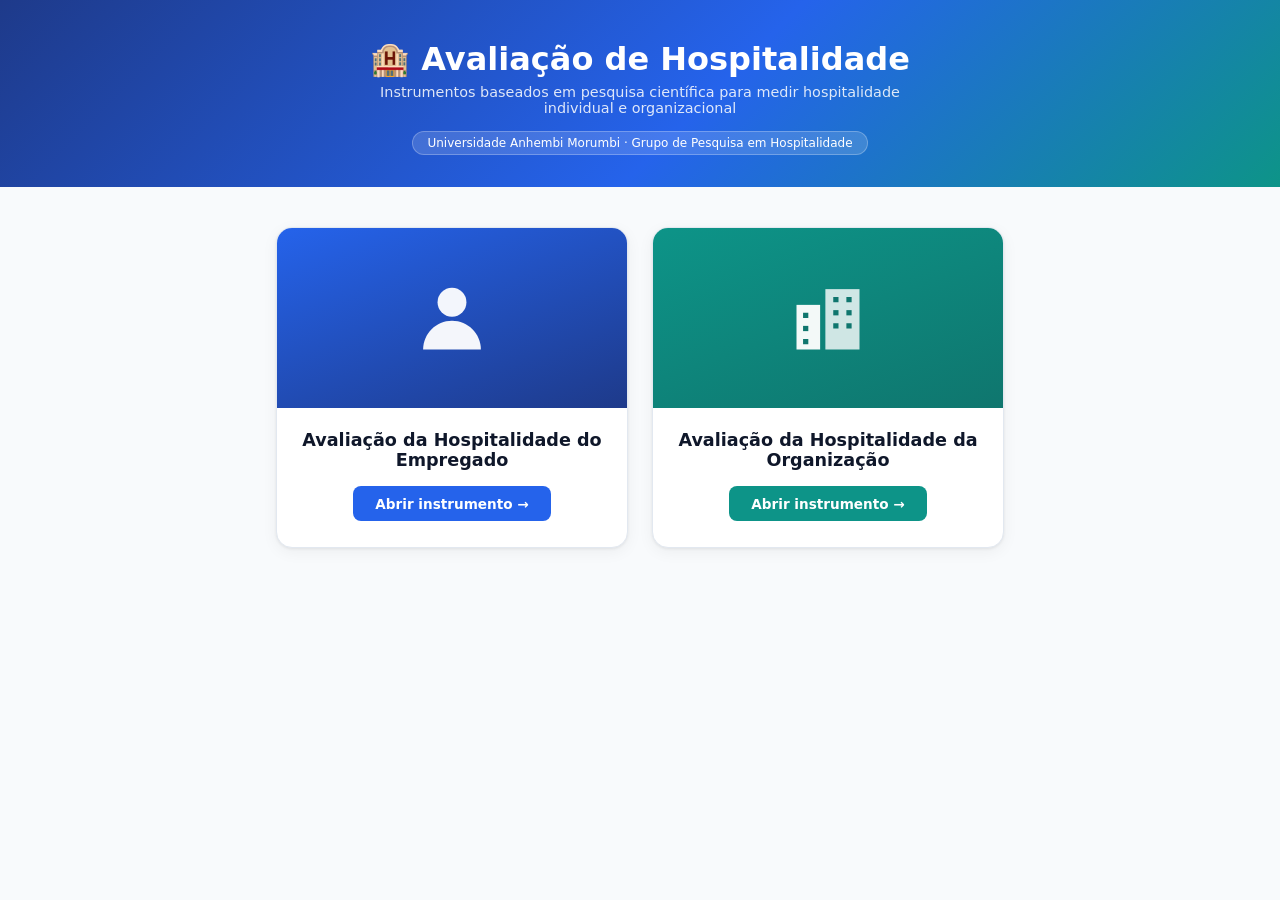
==== commit 8be9a77e: "Redesign landing page: image-based cards, simplified labels, no descriptions" ====
--- a/index.html
+++ b/index.html
@@ -11,52 +11,64 @@
 header h1{font-size:clamp(1.4rem,4vw,2rem);font-weight:800;margin-bottom:.4rem}
 header p{font-size:.9rem;opacity:.85;max-width:560px;margin:0 auto}
 .badge{display:inline-block;margin-top:.9rem;font-size:.75rem;background:rgba(255,255,255,.15);border:1px solid rgba(255,255,255,.25);border-radius:20px;padding:.25rem .9rem}
-main{flex:1;max-width:760px;margin:0 auto;padding:2rem 1rem 4rem;width:100%}
-h2{font-size:1rem;font-weight:700;color:#64748b;text-transform:uppercase;letter-spacing:.8px;margin-bottom:1.2rem}
-.cards{display:grid;grid-template-columns:1fr 1fr;gap:1.2rem}
+main{flex:1;max-width:760px;margin:0 auto;padding:2.5rem 1rem 4rem;width:100%}
+.cards{display:grid;grid-template-columns:1fr 1fr;gap:1.5rem}
 @media(max-width:540px){.cards{grid-template-columns:1fr}}
-.card{background:#fff;border-radius:14px;border:1px solid #e2e8f0;box-shadow:0 1px 3px rgba(0,0,0,.07),0 4px 16px rgba(0,0,0,.05);padding:1.8rem;text-decoration:none;color:inherit;display:flex;flex-direction:column;gap:.8rem;transition:box-shadow .2s,transform .2s}
-.card:hover{box-shadow:0 8px 32px rgba(0,0,0,.12);transform:translateY(-2px)}
-.card-icon{font-size:2.4rem}
-.card-label{font-size:.72rem;font-weight:700;text-transform:uppercase;letter-spacing:.8px;padding:.2rem .7rem;border-radius:20px;display:inline-block;width:fit-content}
-.card-label.blue{background:#eff6ff;color:#2563eb}
-.card-label.teal{background:#f0fdfa;color:#0d9488}
-.card h3{font-size:1.05rem;font-weight:700}
-.card p{font-size:.83rem;color:#64748b;line-height:1.6}
-.card-authors{font-size:.75rem;color:#94a3b8;margin-top:auto;padding-top:.6rem;border-top:1px solid #f1f5f9}
-.card-btn{display:inline-flex;align-items:center;gap:.4rem;padding:.55rem 1.2rem;border-radius:8px;font-size:.85rem;font-weight:600;margin-top:.3rem;width:fit-content}
+.card{background:#fff;border-radius:16px;border:1px solid #e2e8f0;box-shadow:0 1px 3px rgba(0,0,0,.07),0 4px 16px rgba(0,0,0,.05);text-decoration:none;color:inherit;display:flex;flex-direction:column;overflow:hidden;transition:box-shadow .2s,transform .2s}
+.card:hover{box-shadow:0 12px 36px rgba(0,0,0,.14);transform:translateY(-4px)}
+.card-image{height:180px;display:flex;align-items:center;justify-content:center;position:relative}
+.card-image.employee{background:linear-gradient(160deg,#2563eb,#1e3a8a)}
+.card-image.org{background:linear-gradient(160deg,#0d9488,#0f766e)}
+.card-image svg{width:84px;height:84px}
+.card-body{padding:1.4rem 1.2rem 1.6rem;display:flex;flex-direction:column;align-items:center;gap:1rem;text-align:center}
+.card h3{font-size:1.1rem;font-weight:700}
+.card-btn{display:inline-flex;align-items:center;gap:.4rem;padding:.6rem 1.4rem;border-radius:8px;font-size:.85rem;font-weight:600}
 .btn-blue{background:#2563eb;color:#fff}
 .btn-teal{background:#0d9488;color:#fff}
-footer{text-align:center;padding:1.5rem;font-size:.75rem;color:#94a3b8;border-top:1px solid #e2e8f0}
 </style>
 </head>
 <body>
 <header>
   <h1>🏨 Avaliação de Hospitalidade</h1>
-  <p>Instrumentos baseados em pesquisa científica para medir hospitalidade individual, organizacional e por dados abertos</p>
+  <p>Instrumentos baseados em pesquisa científica para medir hospitalidade individual e organizacional</p>
   <span class="badge">Universidade Anhembi Morumbi · Grupo de Pesquisa em Hospitalidade</span>
 </header>
 <main>
-  <h2>Selecione o instrumento</h2>
   <div class="cards">
     <a class="card" href="hospitality-app/avaliacao-hospitalidade.html">
-      <div class="card-icon">📋</div>
-      <span class="card-label blue">Questionário · Escala Likert</span>
-      <h3>Escala de Cultura de Hospitalidade</h3>
-      <p>Avalia atributos pessoais e cultura organizacional com base nos 10 fatores identificados por análise de componentes principais (n = 741).</p>
-      <div class="card-authors">Dawson, Abbott &amp; Shoemaker · <em>Int. J. Hospitality Management</em> · 2011</div>
-      <span class="card-btn btn-blue">Abrir instrumento →</span>
+      <div class="card-image employee">
+        <svg viewBox="0 0 64 64" fill="none" xmlns="http://www.w3.org/2000/svg">
+          <circle cx="32" cy="20" r="11" fill="#fff" fill-opacity=".95"/>
+          <path d="M10 56c0-12.15 9.85-22 22-22s22 9.85 22 22" fill="#fff" fill-opacity=".95"/>
+        </svg>
+      </div>
+      <div class="card-body">
+        <h3>Avaliação da Hospitalidade do Empregado</h3>
+        <span class="card-btn btn-blue">Abrir instrumento →</span>
+      </div>
     </a>
     <a class="card" href="mapeamento-hospitalidade.html">
-      <div class="card-icon">📊</div>
-      <span class="card-label teal">Dados Abertos · Tipologia 2×2</span>
-      <h3>Mapeamento por Dados Abertos</h3>
-      <p>Posiciona empresas em 5 eixos analíticos (alinhamento cultural, práticas gerenciais, clima, acessibilidade e resposta) com base em plataformas públicas.</p>
-      <div class="card-authors">Silva, Wada, Ferro, Cavenaghi et al. · <em>Anhembi Morumbi</em> · No prelo</div>
-      <span class="card-btn btn-teal">Abrir instrumento →</span>
+      <div class="card-image org">
+        <svg viewBox="0 0 64 64" fill="none" xmlns="http://www.w3.org/2000/svg">
+          <rect x="8" y="22" width="18" height="34" fill="#fff" fill-opacity=".95"/>
+          <rect x="30" y="10" width="26" height="46" fill="#fff" fill-opacity=".8"/>
+          <rect x="13" y="28" width="4" height="4" fill="#0f766e"/>
+          <rect x="13" y="38" width="4" height="4" fill="#0f766e"/>
+          <rect x="13" y="48" width="4" height="4" fill="#0f766e"/>
+          <rect x="36" y="16" width="4" height="4" fill="#0f766e"/>
+          <rect x="46" y="16" width="4" height="4" fill="#0f766e"/>
+          <rect x="36" y="26" width="4" height="4" fill="#0f766e"/>
+          <rect x="46" y="26" width="4" height="4" fill="#0f766e"/>
+          <rect x="36" y="36" width="4" height="4" fill="#0f766e"/>
+          <rect x="46" y="36" width="4" height="4" fill="#0f766e"/>
+        </svg>
+      </div>
+      <div class="card-body">
+        <h3>Avaliação da Hospitalidade da Organização</h3>
+        <span class="card-btn btn-teal">Abrir instrumento →</span>
+      </div>
     </a>
   </div>
 </main>
-<footer>Ambos os instrumentos salvam resultados na sua planilha do Google Sheets via Apps Script.</footer>
 </body>
-</html>+</html>
